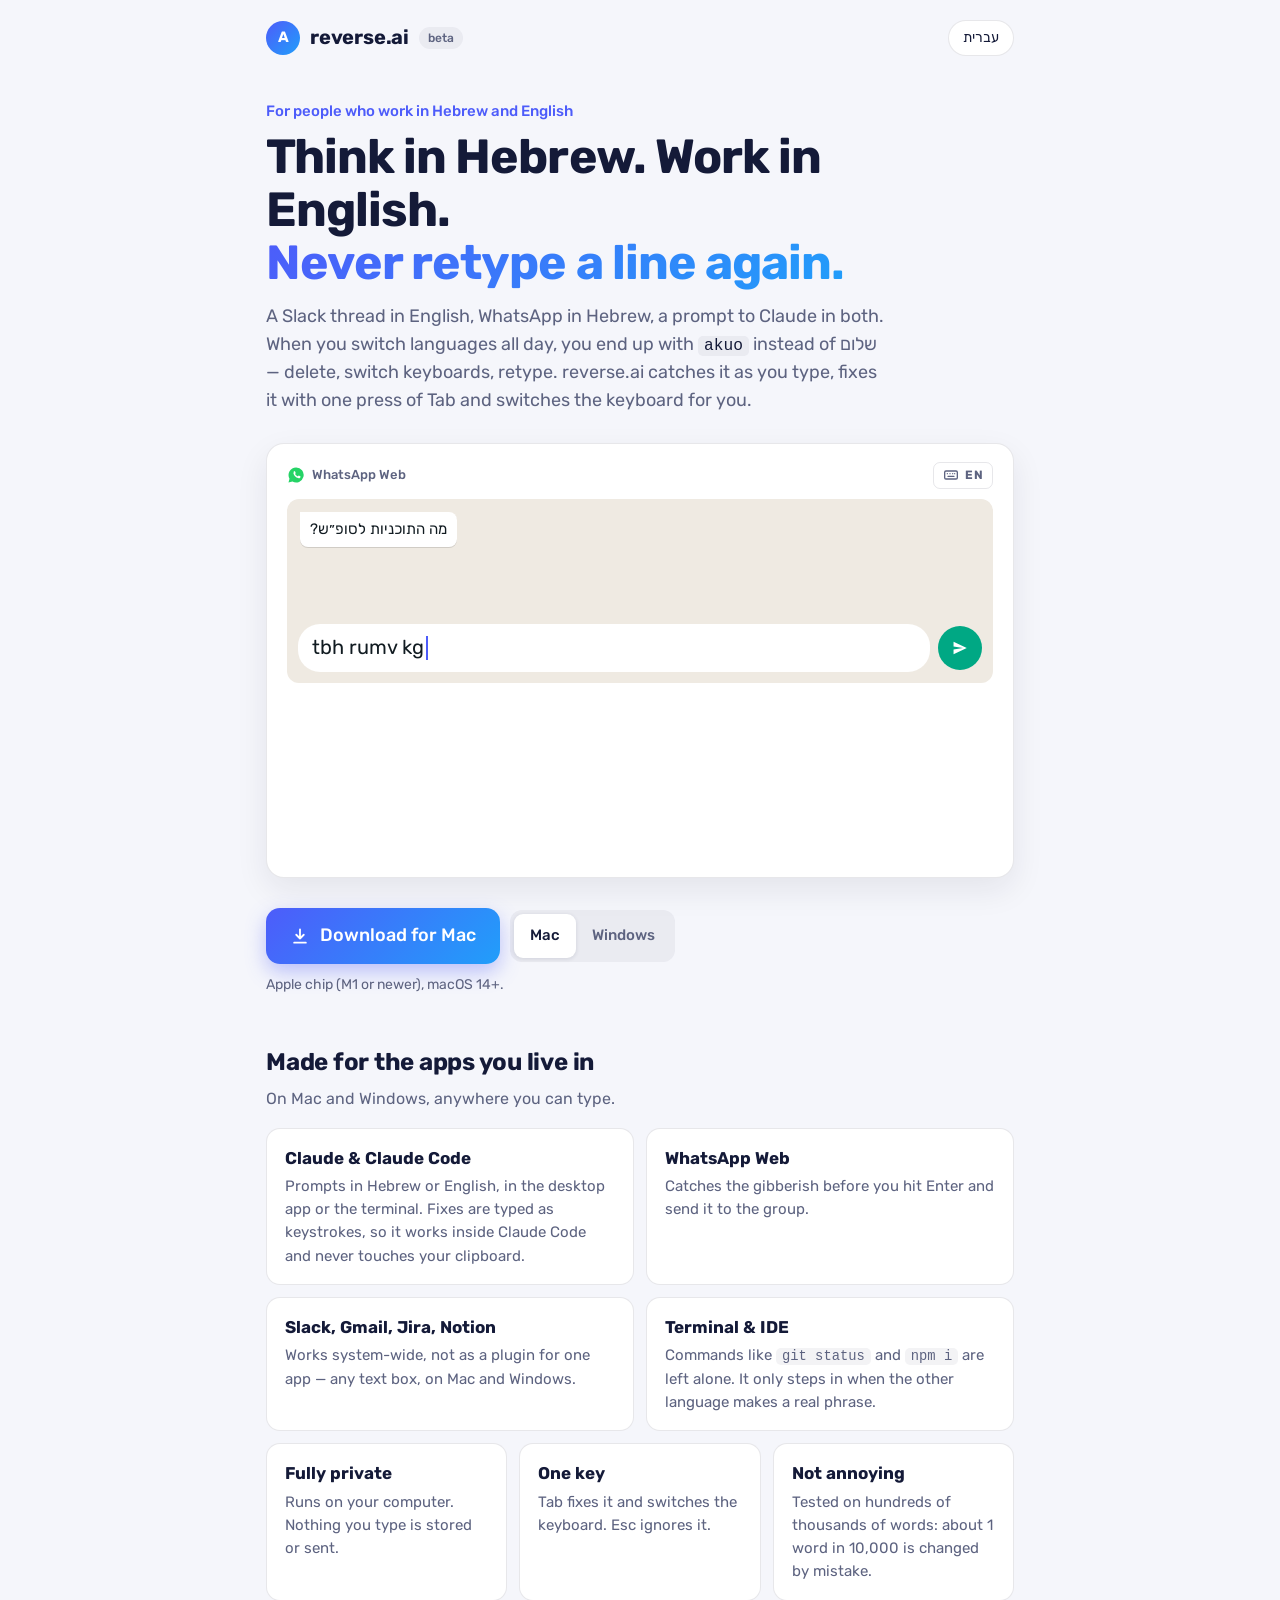
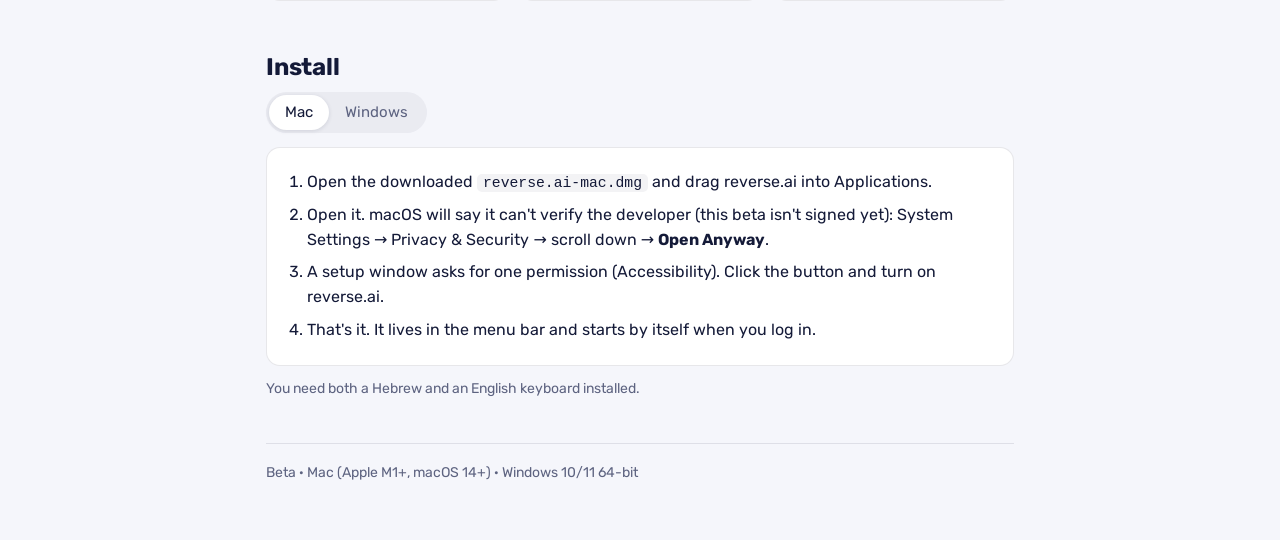
==== index.html @ 24a97ce4 "Page for bilingual tech workers; four-app demo; Mac / Windows switch - English first, with a Hebrew " ====
<!doctype html>
<html lang="en" dir="ltr">
<head>
<meta charset="utf-8">
<meta name="viewport" content="width=device-width, initial-scale=1">
<title>reverse.ai</title>
<meta name="description" content="For people who work in Hebrew and English: reverse.ai catches text typed in the wrong keyboard, in Claude Code, WhatsApp Web, Slack and anywhere else. Free beta for Mac and Windows.">
<meta property="og:title" content="reverse.ai — think in Hebrew, work in English">
<meta property="og:description" content="Typed a line in the wrong keyboard? Press Tab. Works in Claude Code, WhatsApp Web, Slack — Mac and Windows, free beta.">
<link rel="icon" href="data:image/svg+xml,%3Csvg xmlns='http://www.w3.org/2000/svg' viewBox='0 0 32 32'%3E%3Cdefs%3E%3ClinearGradient id='g' x1='0' y1='0' x2='1' y2='1'%3E%3Cstop offset='0' stop-color='%234d5cfa'/%3E%3Cstop offset='1' stop-color='%23219efa'/%3E%3C/linearGradient%3E%3C/defs%3E%3Ccircle cx='16' cy='16' r='16' fill='url(%23g)'/%3E%3Ctext x='16' y='22' font-family='Arial' font-weight='700' font-size='17' fill='white' text-anchor='middle'%3EA%3C/text%3E%3C/svg%3E">
<link rel="preconnect" href="https://fonts.googleapis.com">
<link rel="preconnect" href="https://fonts.gstatic.com" crossorigin>
<link href="https://fonts.googleapis.com/css2?family=Rubik:wght@400;500;700&display=swap" rel="stylesheet">
<style>
:root {
  --a: #4d5cfa; --b: #219efa; --grad: linear-gradient(135deg, var(--a), var(--b));
  --bg: #f5f6fb; --card: #fff; --ink: #141a38; --muted: #5d6380; --line: rgba(20,26,56,.10); --chip: rgba(20,26,56,.05);
  --shadow: 0 12px 32px rgba(20,26,56,.08); --term: #12152a; --termInk: #e6e9f8;
}
@media (prefers-color-scheme: dark) {
  :root { --bg: #0d0f1e; --card: #171a2d; --ink: #eef0fb; --muted: #a2a7c4; --line: rgba(255,255,255,.10); --chip: rgba(255,255,255,.06); --shadow: 0 12px 32px rgba(0,0,0,.35); --term: #0a0c18; }
}
* { box-sizing: border-box; }
html { -webkit-text-size-adjust: 100%; }
body { margin: 0; background: var(--bg); color: var(--ink); font: 16px/1.55 Rubik, system-ui, -apple-system, "Segoe UI", sans-serif; }
[lang=he] .en, [lang=en] .he { display: none; }
a { color: var(--a); }
.wrap { max-width: 780px; margin: 0 auto; padding: 20px 16px 56px; }

header { display: flex; align-items: center; gap: 10px; }
.logo { width: 34px; height: 34px; border-radius: 50%; background: var(--grad); display: grid; place-items: center; color: #fff; font-weight: 700; font-size: 15px; flex: none; }
.name { font-weight: 700; font-size: 20px; letter-spacing: -.01em; direction: ltr; }
.pill { font-size: 12px; font-weight: 500; padding: 2px 9px; border-radius: 99px; background: var(--chip); color: var(--muted); }
.lang { margin-inline-start: auto; border: 1px solid var(--line); background: var(--card); color: var(--ink); border-radius: 99px; padding: 6px 14px; font: inherit; font-size: 14px; cursor: pointer; }

.eyebrow { margin: 44px 0 0; color: var(--a); font-weight: 500; font-size: 15px; }
h1 { font-size: clamp(30px, 6.4vw, 48px); line-height: 1.1; letter-spacing: -.02em; margin: 8px 0 14px; }
.grad { background: var(--grad); -webkit-background-clip: text; background-clip: text; color: transparent; }
.lead { color: var(--muted); font-size: 18px; margin: 0 0 28px; max-width: 620px; }
.k { direction: ltr; unicode-bidi: isolate; font-family: ui-monospace, Menlo, Consolas, monospace; font-size: .9em; background: var(--chip); padding: 1px 6px; border-radius: 5px; color: var(--ink); }

/* demo: an app's text field and the suggestion bubble */
.demo { background: var(--card); border: 1px solid var(--line); border-radius: 18px; padding: 18px 20px 20px; box-shadow: var(--shadow); }
.top { display: flex; justify-content: space-between; align-items: center; margin-bottom: 10px; direction: ltr; }
.kb { font-size: 12px; font-weight: 700; letter-spacing: .04em; padding: 3px 9px; border-radius: 7px; border: 1px solid var(--line); color: var(--muted); transition: background .2s, color .2s; }
.kb { display: inline-flex; align-items: center; gap: 6px; }
.kb svg { width: 16px; height: 16px; }
.kb.flash { background: var(--grad); color: #fff; border-color: transparent; }
.stage { position: relative; margin-top: 14px; }
.hint { position: absolute; top: 4px; left: 0; right: 0; margin: 0; color: var(--a); font-weight: 500; font-size: 15px; opacity: 0; transition: opacity .25s; }
.hint.show { opacity: 1; }
.app { display: inline-flex; align-items: center; gap: 7px; font-size: 13px; font-weight: 500; color: var(--muted); direction: ltr; }
.app #appIcon { display: inline-flex; }
.app svg { width: 18px; height: 18px; }
/* each app's screen: context on top, the input row at the bottom */
.screen { direction: ltr; height: 184px; border-radius: 12px; overflow: hidden; display: flex; flex-direction: column; border: 1px solid var(--line); background: var(--card); }
.ctx { flex: 1; min-height: 0; overflow: hidden; }
.row { display: flex; align-items: center; gap: 8px; padding: 10px; }
.row .field { flex: 1; min-width: 0; }
.send:empty { display: none; }
.screen.wa { background: #efeae2; border-color: transparent; }
.wa .ctx { padding: 12px 12px 0; }
.wa .msg { display: inline-block; direction: rtl; background: #fff; color: #111b21; padding: 6px 10px; border-radius: 0 8px 8px 8px; font-size: 15px; box-shadow: 0 1px .5px rgba(0,0,0,.13); }
.wa .field { background: #fff; color: #111b21; border-radius: 22px; }
.send.wa { width: 44px; height: 44px; border-radius: 50%; background: #00a884; display: grid; place-items: center; flex: none; }
.send svg { width: 18px; height: 18px; fill: #fff; }
.sl-ch { padding: 9px 12px; font-weight: 700; font-size: 15px; border-bottom: 1px solid var(--line); }
.sl-msg { padding: 9px 12px 0; font-size: 15px; display: flex; gap: 8px; align-items: flex-start; }
.sl-msg .av { width: 26px; height: 26px; border-radius: 6px; background: #e8912d; color: #fff; display: grid; place-items: center; font-size: 13px; font-weight: 700; flex: none; }
.sl-msg b { display: block; font-size: 14px; }
.slack .row { margin: 0 10px 10px; padding: 4px 6px 4px 0; border: 1px solid var(--line); border-radius: 8px; }
.slack .field { background: none; }
.send.slack { width: 32px; height: 28px; border-radius: 6px; background: #007a5a; display: grid; place-items: center; flex: none; }
.gm-head { background: #f2f6fc; padding: 8px 14px; font-size: 14px; font-weight: 500; }
.gm-line { padding: 6px 14px; font-size: 14px; color: var(--muted); border-bottom: 1px solid var(--line); }
.gm-line span { color: var(--ink); margin-left: 8px; }
.gmail .row { flex-direction: column; align-items: flex-start; gap: 6px; }
.gmail .field { background: none; width: 100%; font-size: 18px; padding: 4px 4px; min-height: 40px; }
.send.gmail { background: #0b57d0; color: #fff; padding: 8px 18px; border-radius: 18px; font-size: 14px; font-weight: 500; flex: none; }
.screen.term { background: var(--term); border-color: transparent; }
.tm-head { display: flex; gap: 6px; padding: 10px 12px 6px; }
.tm-head i { width: 10px; height: 10px; border-radius: 50%; background: #ff5f57; }
.tm-head i + i { background: #febc2e; } .tm-head i + i + i { background: #28c840; }
.tm-line { padding: 2px 14px; font: 14px/1.5 ui-monospace, Menlo, Consolas, monospace; color: #d97757; }
.tm-line.dim { color: #8a8fb0; }
@media (prefers-color-scheme: dark) {
  .screen.wa { background: #0b141a; } .wa .msg { background: #202c33; color: #e9edef; } .wa .field { background: #2a3942; color: #e9edef; }
  .gm-head { background: #283142; }
}
.field { direction: ltr; font-size: 20px; min-height: 48px; padding: 8px 14px; border-radius: 10px; background: var(--chip); display: flex; align-items: center; white-space: nowrap; overflow: hidden; }
.field.rtl { direction: rtl; }
.field.term { background: var(--term); color: var(--termInk); font-family: ui-monospace, Menlo, Consolas, monospace; font-size: 17px; }
.field.term::before { content: ">"; color: #d97757; margin-right: 10px; }
.caret { display: inline-block; width: 2px; height: 24px; background: var(--a); margin-inline-start: 2px; animation: blink 1s steps(1) infinite; }
.field.term .caret { background: var(--termInk); width: 9px; opacity: .8; }
@keyframes blink { 50% { opacity: 0; } }
.bubble { direction: ltr; margin: 0 auto 0 0; max-width: 430px; border-radius: 16px; padding: 14px; border: 1.2px solid transparent;
  background: linear-gradient(var(--card), var(--card)) padding-box, var(--grad) border-box;
  box-shadow: 0 10px 26px rgba(20,26,56,.16); opacity: 0; transform: translateY(6px); transition: opacity .25s, transform .25s; }
.bubble.show { opacity: 1; transform: none; }
.bh { display: flex; align-items: center; gap: 8px; color: var(--muted); font-size: 14px; }
.bh .logo { width: 20px; height: 20px; font-size: 10px; }
.sug { margin: 10px 0 12px; padding: 10px 14px; border-radius: 10px; background: rgba(77,92,250,.08); font-size: 20px; font-weight: 700; }
.acts { display: flex; gap: 8px; flex-wrap: wrap; }
.act { display: inline-flex; align-items: center; gap: 7px; padding: 7px 14px 7px 8px; border-radius: 99px; font-size: 14px; font-weight: 500; transition: transform .12s, filter .12s; }
.act.fix { background: var(--grad); color: #fff; box-shadow: 0 4px 12px rgba(77,92,250,.35); }
.act.no { background: var(--chip); color: var(--muted); }
.act.pressed { transform: scale(.95); filter: brightness(1.15); }
.kc { font-size: 11px; font-weight: 700; padding: 1px 6px; border-radius: 5px; border: .6px solid currentColor; opacity: .85; }

/* download */
.get { margin: 30px 0 8px; display: flex; flex-direction: column; align-items: flex-start; gap: 10px; }
.btns { display: flex; gap: 10px; flex-wrap: wrap; align-items: center; }
.seg { display: inline-flex; background: var(--chip); border-radius: 12px; padding: 4px; }
.seg button { border: 0; background: none; color: var(--muted); font: inherit; font-size: 15px; font-weight: 500; padding: 10px 16px; border-radius: 9px; cursor: pointer; }
.seg button[aria-pressed=true] { background: var(--card); color: var(--ink); box-shadow: 0 1px 4px rgba(20,26,56,.12); }
.btn { display: inline-flex; align-items: center; gap: 10px; padding: 14px 24px; border-radius: 14px; background: var(--grad); color: #fff; text-decoration: none; font-size: 18px; font-weight: 500; box-shadow: 0 8px 20px rgba(77,92,250,.35); }
.btn:hover { filter: brightness(1.06); }
.btn svg { width: 20px; height: 20px; flex: none; }
.small { color: var(--muted); font-size: 14px; margin: 0; }
.note { background: var(--card); border: 1px solid var(--line); border-radius: 12px; padding: 12px 14px; margin: 0; }

h2 { font-size: 24px; letter-spacing: -.01em; margin: 48px 0 6px; }
.sub { color: var(--muted); margin: 0 0 16px; }
.grid { display: grid; grid-template-columns: repeat(auto-fit, minmax(300px, 1fr)); gap: 12px; }
.grid.three { grid-template-columns: repeat(auto-fit, minmax(220px, 1fr)); }
.card { background: var(--card); border: 1px solid var(--line); border-radius: 14px; padding: 16px 18px; }
.card b { display: block; margin-bottom: 4px; font-size: 17px; }
.card p { color: var(--muted); font-size: 15px; margin: 0; }

/* install steps */
.tabs { display: inline-flex; background: var(--chip); border-radius: 99px; padding: 3px; margin-bottom: 14px; }
.tab { border: 0; background: none; color: var(--muted); font: inherit; font-size: 15px; padding: 6px 16px; border-radius: 99px; cursor: pointer; }
.tab[aria-selected=true] { background: var(--card); color: var(--ink); box-shadow: 0 1px 4px rgba(20,26,56,.12); }
.panel { background: var(--card); border: 1px solid var(--line); border-radius: 14px; padding: 6px 20px; }
.panel[hidden] { display: none; }
.panel ol { padding-inline-start: 20px; }
.panel li { margin: 8px 0; }
code { direction: ltr; unicode-bidi: isolate; font-family: ui-monospace, Menlo, Consolas, monospace; font-size: .92em; background: var(--chip); padding: 1px 6px; border-radius: 5px; }

footer { margin-top: 44px; padding-top: 18px; border-top: 1px solid var(--line); color: var(--muted); font-size: 14px; display: flex; flex-wrap: wrap; gap: 6px 16px; }

@media (max-width: 480px) { .btn { width: 100%; justify-content: center; } .btns { width: 100%; } .seg { width: 100%; } .seg button { flex: 1; } .eyebrow { margin-top: 32px; } .grid { grid-template-columns: 1fr; } }
@media (prefers-reduced-motion: reduce) { .bubble { transition: none; } .caret { animation: none; } }
</style>
</head>
<body>
<div class="wrap">
  <header>
    <div class="logo">A</div>
    <div class="name">reverse.ai</div>
    <span class="pill"><span class="he">בטא</span><span class="en">beta</span></span>
    <button class="lang" id="lang" type="button"><span class="he">English</span><span class="en">עברית</span></button>
  </header>

  <p class="eyebrow"><span class="he">לכל מי שעובד בעברית ובאנגלית</span><span class="en">For people who work in Hebrew and English</span></p>
  <h1>
    <span class="he">חושבים בעברית. עובדים באנגלית.<br><span class="grad">ולא מקלידים שוב אף שורה.</span></span>
    <span class="en">Think in Hebrew. Work in English.<br><span class="grad">Never retype a line again.</span></span>
  </h1>
  <p class="lead">
    <span class="he">שרשור בסלאק באנגלית, וואטסאפ בעברית, פרומפט ל-Claude בשתיהן. כשמחליפים שפה כל היום, יוצא <span class="k">akuo</span> במקום שלום — מוחקים, מחליפים מקלדת, מקלידים שוב. reverse.ai תופס את זה תוך כדי הקלדה, מתקן בלחיצה על Tab ומחליף את שפת המקלדת בשבילך.</span>
    <span class="en">A Slack thread in English, WhatsApp in Hebrew, a prompt to Claude in both. When you switch languages all day, you end up with <span class="k">akuo</span> instead of שלום — delete, switch keyboards, retype. reverse.ai catches it as you type, fixes it with one press of Tab and switches the keyboard for you.</span>
  </p>

  <div class="demo" aria-hidden="true">
    <div class="top"><div class="app" id="app"><span id="appIcon"></span><span id="appName">WhatsApp Web</span></div><span class="kb" id="kb"><svg viewBox="0 0 24 24" fill="none" stroke="currentColor" stroke-width="2" stroke-linecap="round"><rect x="2.5" y="6" width="19" height="12" rx="2"/><path d="M6.5 10h.01M10.5 10h.01M14.5 10h.01M17.5 10h.01M7.5 14h9"/></svg><b id="kbLang">EN</b></span></div>
    <div class="screen" id="screen">
      <div class="ctx" id="ctx"></div>
      <div class="row"><div class="field" id="field"><span id="typed"></span><span class="caret"></span></div><span class="send" id="send"></span></div>
    </div>
    <div class="stage">
    <p class="hint" id="hint"></p>
    <div class="bubble" id="bubble">
      <div class="bh"><div class="logo">A</div>Did you mean</div>
      <div class="sug" id="sug"></div>
      <div class="acts">
        <span class="act fix" id="fix"><span class="kc">Tab</span><span id="fixLabel"></span></span>
        <span class="act no"><span class="kc">Esc</span>Not now</span>
      </div>
    </div>
    </div>
  </div>

  <section class="get" id="get"></section>

  <h2><span class="he">בנוי לאפליקציות שאתם חיים בהן</span><span class="en">Made for the apps you live in</span></h2>
  <p class="sub"><span class="he">במק ובווינדוס, בכל מקום שאפשר להקליד.</span><span class="en">On Mac and Windows, anywhere you can type.</span></p>
  <div class="grid">
    <div class="card"><b>Claude &amp; Claude Code</b>
      <p class="he">פרומפטים בעברית או באנגלית, באפליקציה או בטרמינל. התיקון מוקלד כהקשות, אז הוא עובד גם בתוך Claude Code ולא נוגע בלוח ההעתקה.</p>
      <p class="en">Prompts in Hebrew or English, in the desktop app or the terminal. Fixes are typed as keystrokes, so it works inside Claude Code and never touches your clipboard.</p></div>
    <div class="card"><b>WhatsApp Web</b>
      <p class="he">תופס את הג׳יבריש לפני שלוחצים Enter ושולחים אותו לקבוצה.</p>
      <p class="en">Catches the gibberish before you hit Enter and send it to the group.</p></div>
    <div class="card"><b>Slack, Gmail, Jira, Notion</b>
      <p class="he">עובד בכל המערכת, לא כתוסף לאפליקציה אחת — בכל תיבת טקסט, במק ובווינדוס.</p>
      <p class="en">Works system-wide, not as a plugin for one app — any text box, on Mac and Windows.</p></div>
    <div class="card"><b><span class="he">טרמינל ו-IDE</span><span class="en">Terminal &amp; IDE</span></b>
      <p class="he">פקודות כמו <code>git status</code> ו-<code>npm i</code> נשארות כמו שהן. הוא מתערב רק כשבשפה השנייה יוצא משפט אמיתי.</p>
      <p class="en">Commands like <code>git status</code> and <code>npm i</code> are left alone. It only steps in when the other language makes a real phrase.</p></div>
  </div>

  <div class="grid three" style="margin-top:12px">
    <div class="card"><b><span class="he">פרטי לגמרי</span><span class="en">Fully private</span></b>
      <p class="he">הכל רץ על המחשב שלך. שום דבר שמקלידים לא נשמר ולא נשלח.</p>
      <p class="en">Runs on your computer. Nothing you type is stored or sent.</p></div>
    <div class="card"><b><span class="he">מקש אחד</span><span class="en">One key</span></b>
      <p class="he">Tab מתקן ומחליף מקלדת. Esc מתעלם.</p>
      <p class="en">Tab fixes it and switches the keyboard. Esc ignores it.</p></div>
    <div class="card"><b><span class="he">לא מציק</span><span class="en">Not annoying</span></b>
      <p class="he">נבדק על מאות אלפי מילים: בערך מילה אחת מכל 10,000 משתנה בטעות.</p>
      <p class="en">Tested on hundreds of thousands of words: about 1 word in 10,000 is changed by mistake.</p></div>
  </div>

  <h2><span class="he">התקנה</span><span class="en">Install</span></h2>
  <div class="tabs" role="tablist">
    <button class="tab" role="tab" id="t-mac" aria-controls="p-mac" type="button">Mac</button>
    <button class="tab" role="tab" id="t-win" aria-controls="p-win" type="button">Windows</button>
  </div>
  <div class="panel" id="p-mac" role="tabpanel" aria-labelledby="t-mac">
    <ol class="he">
      <li>פותחים את <code>reverse.ai-mac.dmg</code> שירד וגוררים את reverse.ai לתיקיית Applications.</li>
      <li>פותחים את האפליקציה. macOS יגיד שאי אפשר לאמת את המפתח (הבטא עוד לא חתומה): הגדרות מערכת ← פרטיות ואבטחה ← גוללים למטה ← <b>פתח בכל זאת</b>.</li>
      <li>חלון הגדרה יבקש הרשאה אחת (נגישות). לוחצים על הכפתור ומפעילים את reverse.ai.</li>
      <li>זהו. האפליקציה נמצאת בשורת התפריטים למעלה ועולה לבד בכניסה למחשב.</li>
    </ol>
    <ol class="en">
      <li>Open the downloaded <code>reverse.ai-mac.dmg</code> and drag reverse.ai into Applications.</li>
      <li>Open it. macOS will say it can't verify the developer (this beta isn't signed yet): System Settings → Privacy &amp; Security → scroll down → <b>Open Anyway</b>.</li>
      <li>A setup window asks for one permission (Accessibility). Click the button and turn on reverse.ai.</li>
      <li>That's it. It lives in the menu bar and starts by itself when you log in.</li>
    </ol>
  </div>
  <div class="panel" id="p-win" role="tabpanel" aria-labelledby="t-win" hidden>
    <ol class="he">
      <li>מחלצים את <code>reverse.ai-windows.zip</code> שירד ומריצים את reverse.ai.exe.</li>
      <li>אם מופיע "Windows protected your PC" (הבטא עוד לא חתומה): <b>More info</b> ← <b>Run anyway</b>.</li>
      <li>זהו. האפליקציה נמצאת במגש המערכת (^ ליד השעון) ועולה עם ווינדוס.</li>
      <li>גרסת ווינדוס ראשונה — אם משהו לא עובד: אייקון במגש ← <b>Open log folder</b> ושולחים את log.txt (יש בו רק מצבים וספירות, אף פעם לא מה שהקלדתם).</li>
    </ol>
    <ol class="en">
      <li>Unzip the downloaded <code>reverse.ai-windows.zip</code> and run reverse.ai.exe.</li>
      <li>If Windows shows "Windows protected your PC" (this beta isn't signed yet): <b>More info</b> → <b>Run anyway</b>.</li>
      <li>That's it. It lives in the tray (^ near the clock) and starts with Windows.</li>
      <li>First Windows build — if something misbehaves: tray icon → <b>Open log folder</b> and send log.txt (only states and counts, never what you typed).</li>
    </ol>
  </div>
  <p class="small" style="margin-top:12px">
    <span class="he">צריך שיהיו מותקנות מקלדת עברית ומקלדת אנגלית.</span>
    <span class="en">You need both a Hebrew and an English keyboard installed.</span>
  </p>

  <footer>
    <span><span class="he">גרסת בטא</span><span class="en">Beta</span> · Mac (Apple M1+, macOS 14+) · Windows 10/11 64-bit</span>
  </footer>
</div>

<script>
(function () {
  var root = document.documentElement;
  function setLang(l) {
    root.lang = l; root.dir = l === 'he' ? 'rtl' : 'ltr';
    try { localStorage.setItem('lang', l); } catch (e) {}
  }
  var saved = null;
  try { saved = localStorage.getItem('lang'); } catch (e) {}
  setLang(saved === 'he' ? 'he' : 'en');
  document.getElementById('lang').onclick = function () { setLang(root.lang === 'he' ? 'en' : 'he'); };

  // which download to lead with
  var ua = navigator.userAgent, touch = navigator.maxTouchPoints > 1;
  var os = /Windows/.test(ua) ? 'win'
         : (/iPhone|iPad|iPod|Android/.test(ua) || (/Macintosh/.test(ua) && touch)) ? 'mobile'
         : /Macintosh|Mac OS X/.test(ua) ? 'mac' : 'other';
  var R = 'https://github.com/kazakov100/reverse-ai/releases/latest/download/';
  var icon = '<svg viewBox="0 0 24 24" fill="none" stroke="currentColor" stroke-width="2.2" stroke-linecap="round" stroke-linejoin="round"><path d="M12 4v11m0 0l-4.5-4.5M12 15l4.5-4.5M5 20h14"/></svg>';
  function file(which) { return R + (which === 'mac' ? 'reverse.ai-mac.dmg' : 'reverse.ai-windows.zip'); }
  function btn(which) {
    var mac = which === 'mac';
    return '<a class="btn" href="' + file(which) + '">' + icon +
      '<span class="he">הורדה ל' + (mac ? 'מק' : 'ווינדוס') + '</span><span class="en">Download for ' + (mac ? 'Mac' : 'Windows') + '</span></a>';
  }
  var get = document.getElementById('get');

  // the chosen system drives the download button, the Mac / Windows switch and the install steps
  var note = os === 'mobile' ? '<p class="note"><span class="he">reverse.ai עובד על מחשב. פתחו את הקישור הזה במק או בווינדוס כדי להוריד.</span><span class="en">reverse.ai runs on computers. Open this link on your Mac or Windows PC to download.</span></p>' : '';
  function show(which) {
    ['mac', 'win'].forEach(function (k) {
      document.getElementById('t-' + k).setAttribute('aria-selected', k === which);
      document.getElementById('p-' + k).hidden = k !== which;
    });
    get.innerHTML = note + '<div class="btns">' + btn(which) +
      '<div class="seg" role="group" aria-label="System">' +
      '<button type="button" data-os="mac" aria-pressed="' + (which === 'mac') + '">Mac</button>' +
      '<button type="button" data-os="win" aria-pressed="' + (which === 'win') + '">Windows</button></div></div>' +
      '<p class="small"><span class="he">' + (which === 'mac' ? 'שבב של אפל (M1 ומעלה), macOS 14 ומעלה.' : 'Windows 10/11, ‏64 ביט.') + '</span>' +
      '<span class="en">' + (which === 'mac' ? 'Apple chip (M1 or newer), macOS 14+.' : 'Windows 10/11, 64-bit.') + '</span></p>';
    get.querySelectorAll('.seg button').forEach(function (b) { b.onclick = function () { show(b.dataset.os); }; });
  }
  document.getElementById('t-mac').onclick = function () { show('mac'); };
  document.getElementById('t-win').onclick = function () { show('win'); };
  show(os === 'win' ? 'win' : 'mac');

  // demo: a wrong-keyboard line in two apps; Tab fixes it, switches the keyboard, and you keep typing
  var scenes = [
    { app: 'WhatsApp Web', kind: 'wa', ctx: '<div class="msg">מה התוכניות לסופ״ש?</div>',
      send: '<svg viewBox="0 0 24 24"><path d="M3.4 20.4 21 12 3.4 3.6 3.4 10l12.6 2-12.6 2z"/></svg>',
      icon: '<svg viewBox="0 0 24 24"><path fill="#25D366" d="M12 2a10 10 0 0 0-8.7 14.9L2 22l5.3-1.3A10 10 0 1 0 12 2z"/><path fill="#fff" d="M9 7.3c.2-.4.4-.4.7-.4h.5c.2 0 .4 0 .6.4l.8 1.9c.1.2.1.4-.1.6l-.5.6c-.1.2-.2.3 0 .6.4.7.9 1.3 1.5 1.8.7.6 1.3.9 1.6 1 .2.1.4.1.5-.1l.7-.8c.2-.2.3-.2.6-.1l1.7.8c.2.1.4.2.4.4 0 .3 0 1-.4 1.5-.5.5-1.3.9-2.1.8-.9-.1-2.4-.5-4-1.9-1.7-1.5-2.6-3.3-2.8-4-.2-.7-.1-1.5.3-2.1z"/></svg>', src: 'tbh rumv kgau, navu fti', dst: 'אני רוצה לעשות משהו כאן', more: ', מי בא?', from: 'EN', target: 'Hebrew' },
    { app: 'Slack', kind: 'slack', ctx: '<div class="sl-ch"># product</div><div class="sl-msg"><span class="av">N</span><span><b>Noa</b>the new build is ready for review</span></div>',
      send: '<svg viewBox="0 0 24 24"><path d="M3.4 20.4 21 12 3.4 3.6 3.4 10l12.6 2-12.6 2z"/></svg>',
      icon: '<svg viewBox="0 0 24 24"><rect x="6" y="2" width="3.6" height="12" rx="1.8" fill="#36C5F0"/><rect x="10" y="6" width="12" height="3.6" rx="1.8" fill="#2EB67D"/><rect x="14.4" y="10" width="3.6" height="12" rx="1.8" fill="#ECB22E"/><rect x="2" y="14.4" width="12" height="3.6" rx="1.8" fill="#E01E5A"/></svg>', src: "בשמ 'ק דטמב שכאקר ךומבי", dst: 'can we sync after lunch', more: ' tomorrow?', from: 'HE', target: 'English' },
    { app: 'Gmail', kind: 'gmail', ctx: '<div class="gm-head">New message</div><div class="gm-line">To<span>team@company.com</span></div>',
      send: 'Send',
      icon: '<svg viewBox="0 0 24 24"><path fill="#4285F4" d="M2 7v11a1.5 1.5 0 0 0 1.5 1.5H6V9.5z"/><path fill="#34A853" d="M18 9.5v10h2.5A1.5 1.5 0 0 0 22 18V7z"/><path fill="#EA4335" d="M6 9.5V19.5h0V9.5l6 4.5 6-4.5V5.2l-6 4.5-6-4.5z"/><path fill="#FBBC04" d="M18 5.2v4.3l4-2.5V6.2c0-1.4-1.6-2.2-2.7-1.4z"/><path fill="#C5221F" d="M2 6.2V7l4 2.5V5.2l-1.3-1C3.6 3.4 2 4.8 2 6.2z"/></svg>', src: 'tanj keck gsfui gs njr', dst: 'אשמח לקבל עדכון עד מחר', more: ' בבוקר 🙏', from: 'EN', target: 'Hebrew' },
    { app: 'Claude Code', kind: 'term', ctx: '<div class="tm-head"><i></i><i></i><i></i></div><div class="tm-line">✻ Welcome to Claude Code</div><div class="tm-line dim">cwd: ~/projects/web-app</div>',
      send: '',
      icon: '<svg viewBox="0 0 24 24"><g stroke="#D97757" stroke-width="2.6" stroke-linecap="round"><path d="M12 3v18M3 12h18M5.6 5.6l12.8 12.8M18.4 5.6 5.6 18.4"/></g></svg>', src: 'כןס איק ךםעןמ נוע', dst: 'fix the login bug', more: ' and add a test', from: 'HE', target: 'English' }
  ];
  var appIcon = document.getElementById('appIcon'), screen = document.getElementById('screen'), ctx = document.getElementById('ctx'),
      send = document.getElementById('send'), appName = document.getElementById('appName'), kb = document.getElementById('kb'), kbLang = document.getElementById('kbLang'),
      field = document.getElementById('field'), typed = document.getElementById('typed'), bubble = document.getElementById('bubble'),
      hint = document.getElementById('hint'), sug = document.getElementById('sug'), fix = document.getElementById('fix'),
      fixLabel = document.getElementById('fixLabel');
  function setScene(s) {
    appName.textContent = s.app; appIcon.innerHTML = s.icon; screen.className = 'screen ' + s.kind; ctx.innerHTML = s.ctx;
    send.className = 'send ' + s.kind; send.innerHTML = s.send; s.term = s.kind === 'term'; field.classList.toggle('term', s.term);
    field.classList.toggle('rtl', !s.term && s.from === 'HE'); typed.textContent = ''; kbLang.textContent = s.from; hint.classList.remove('show');
    sug.textContent = s.dst; sug.dir = s.target === 'Hebrew' ? 'rtl' : 'ltr'; fixLabel.textContent = 'Fix + switch to ' + s.target;
    hint.innerHTML = '<span class="en">✓ Keyboard switched to ' + s.target + ' — just keep typing</span>' +
      '<span class="he">✓ המקלדת עברה ל' + (s.target === 'Hebrew' ? 'עברית' : 'אנגלית') + ' — פשוט ממשיכים להקליד</span>';
  }
  if (window.matchMedia && matchMedia('(prefers-reduced-motion: reduce)').matches) {
    setScene(scenes[0]); typed.textContent = scenes[0].src; bubble.classList.add('show'); return;
  }
  function wait(ms) { return new Promise(function (r) { setTimeout(r, ms); }); }
  async function type(text) {
    for (var i = 0; i < text.length; i++) {
      typed.textContent += text[i];
      field.scrollLeft = field.classList.contains('rtl') ? -field.scrollWidth : field.scrollWidth;
      await wait(text[i] === ' ' ? 140 : 70 + Math.random() * 60);
    }
  }
  async function loop() {
    for (var n = 0; ; n++) {
      var s = scenes[n % scenes.length];
      setScene(s);
      await wait(700);
      await type(s.src);
      await wait(450); bubble.classList.add('show');
      await wait(1900); fix.classList.add('pressed');
      await wait(220); fix.classList.remove('pressed'); bubble.classList.remove('show');
      typed.textContent = s.dst; field.classList.toggle('rtl', !s.term && s.target === 'Hebrew');
      kbLang.textContent = s.target === 'Hebrew' ? 'HE' : 'EN'; kb.classList.add('flash'); hint.classList.add('show');
      await wait(700); kb.classList.remove('flash');
      await type(s.more);
      await wait(2400); hint.classList.remove('show');
      await wait(300);
    }
  }
  loop();
})();
</script>
</body>
</html>
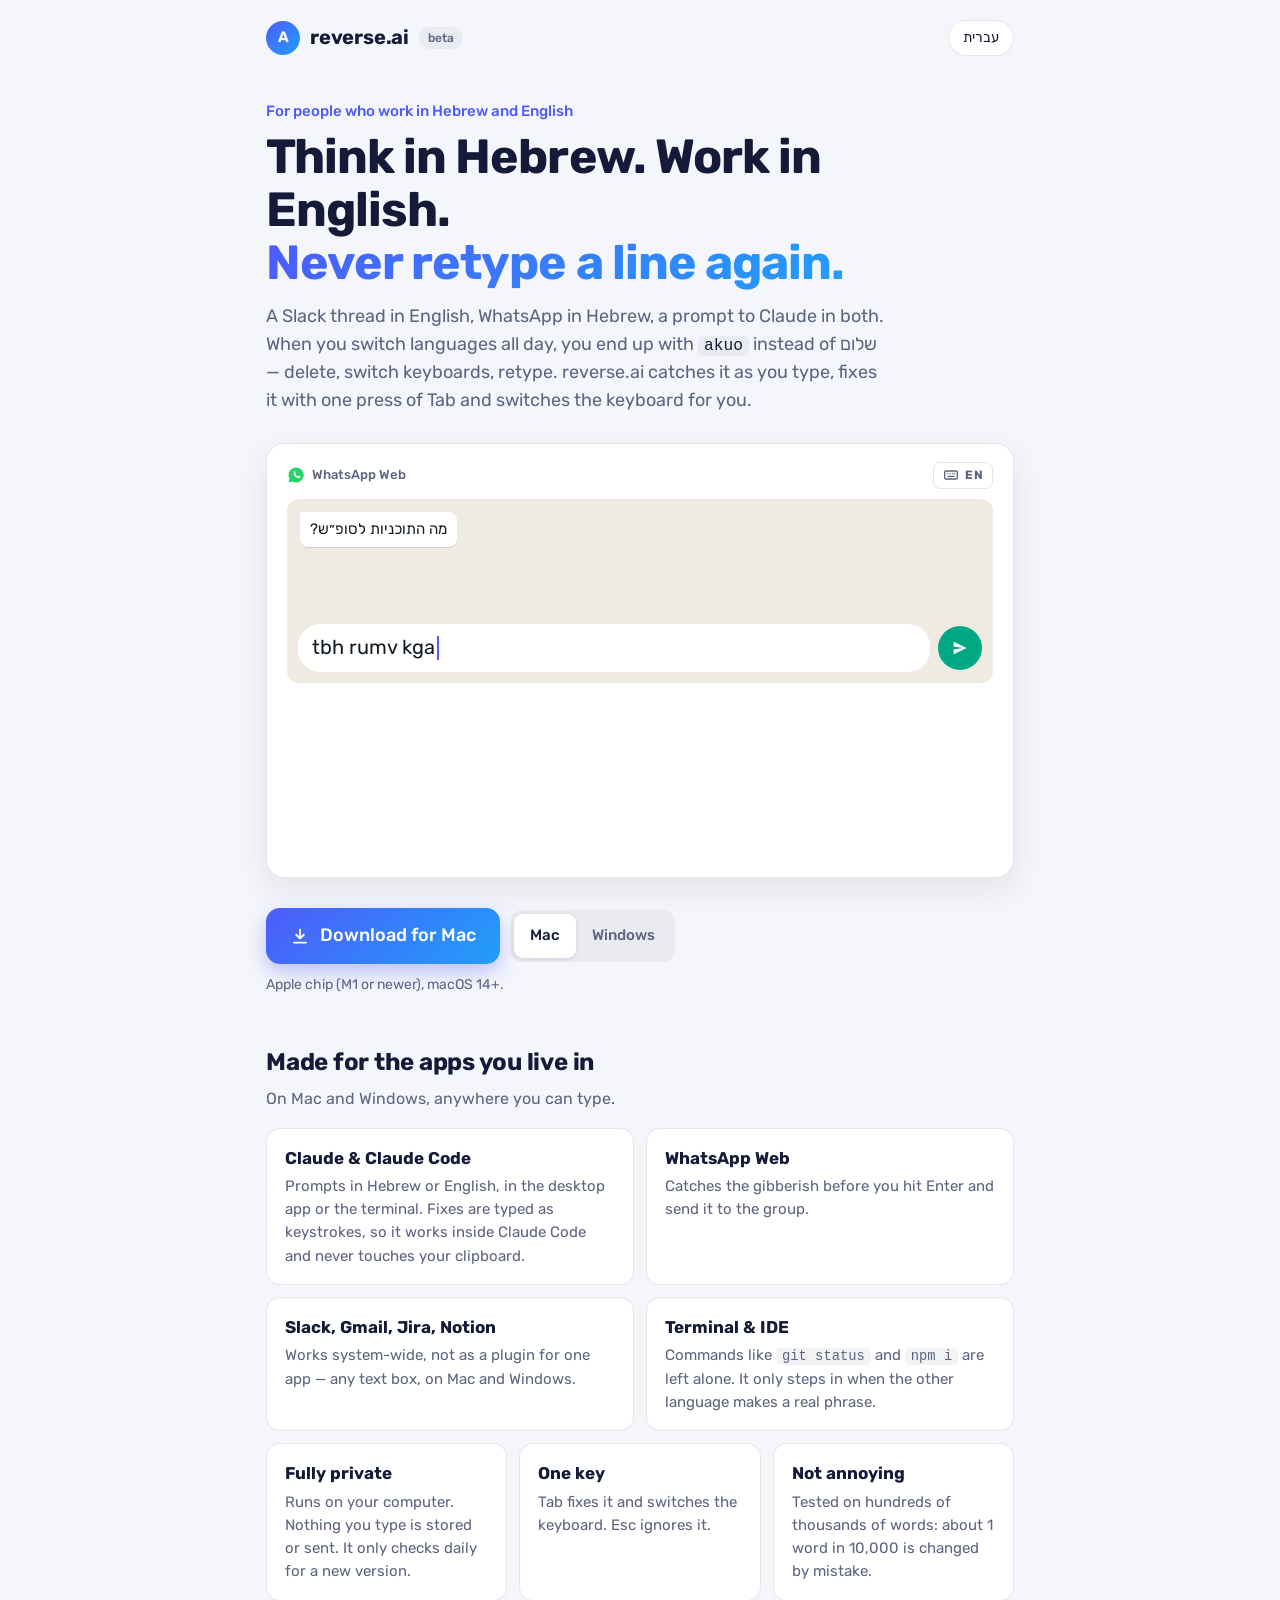
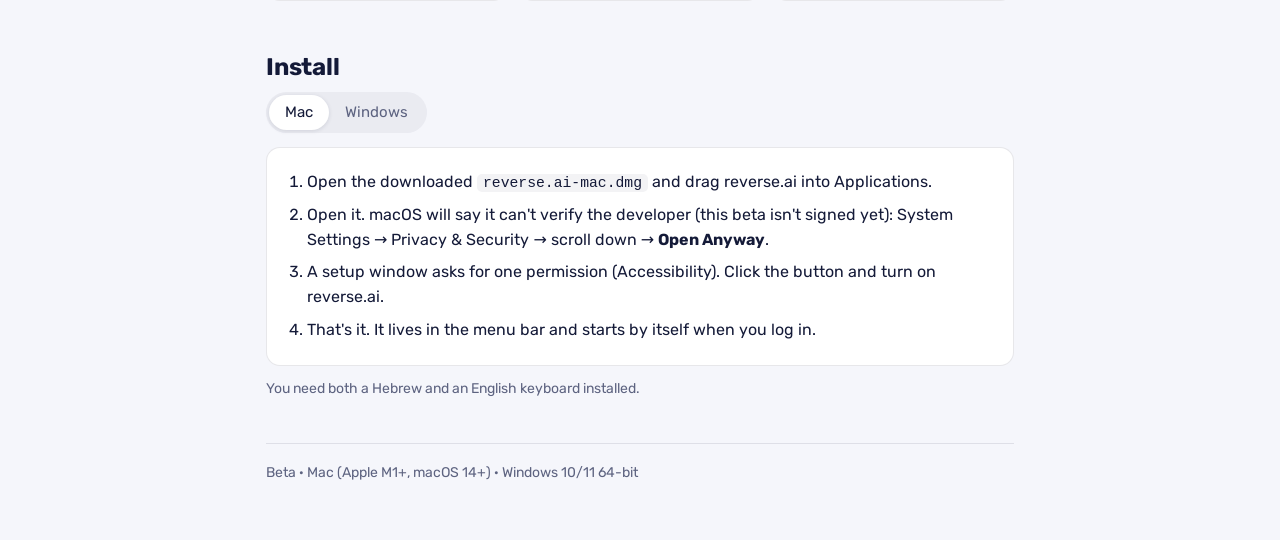
==== commit 845a1a14: "0.1.3: update.json; privacy line mentions the daily version check" ====
--- a/index.html
+++ b/index.html
@@ -203,8 +203,8 @@
 
   <div class="grid three" style="margin-top:12px">
     <div class="card"><b><span class="he">פרטי לגמרי</span><span class="en">Fully private</span></b>
-      <p class="he">הכל רץ על המחשב שלך. שום דבר שמקלידים לא נשמר ולא נשלח.</p>
-      <p class="en">Runs on your computer. Nothing you type is stored or sent.</p></div>
+      <p class="he">הכל רץ על המחשב שלך. שום דבר שמקלידים לא נשמר ולא נשלח. רק בדיקה יומית אם יש גרסה חדשה.</p>
+      <p class="en">Runs on your computer. Nothing you type is stored or sent. It only checks daily for a new version.</p></div>
     <div class="card"><b><span class="he">מקש אחד</span><span class="en">One key</span></b>
       <p class="he">Tab מתקן ומחליף מקלדת. Esc מתעלם.</p>
       <p class="en">Tab fixes it and switches the keyboard. Esc ignores it.</p></div>
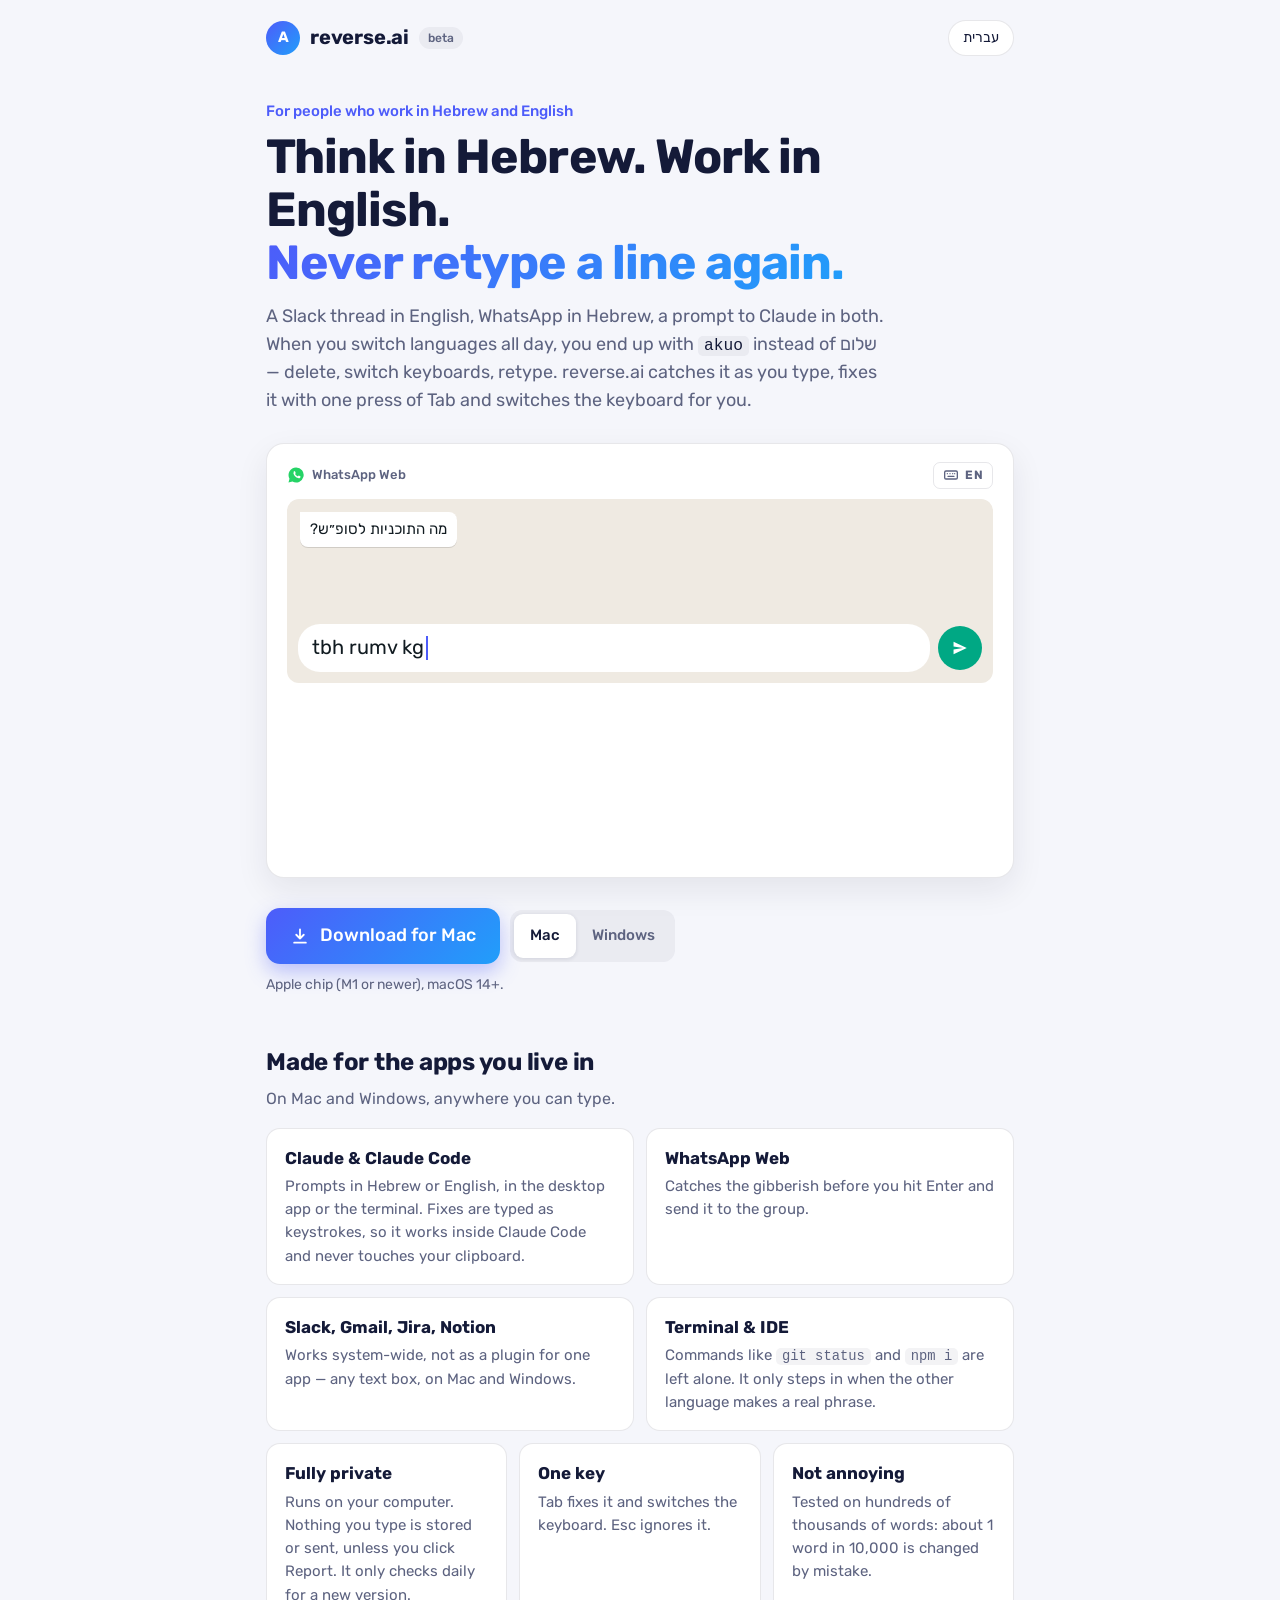
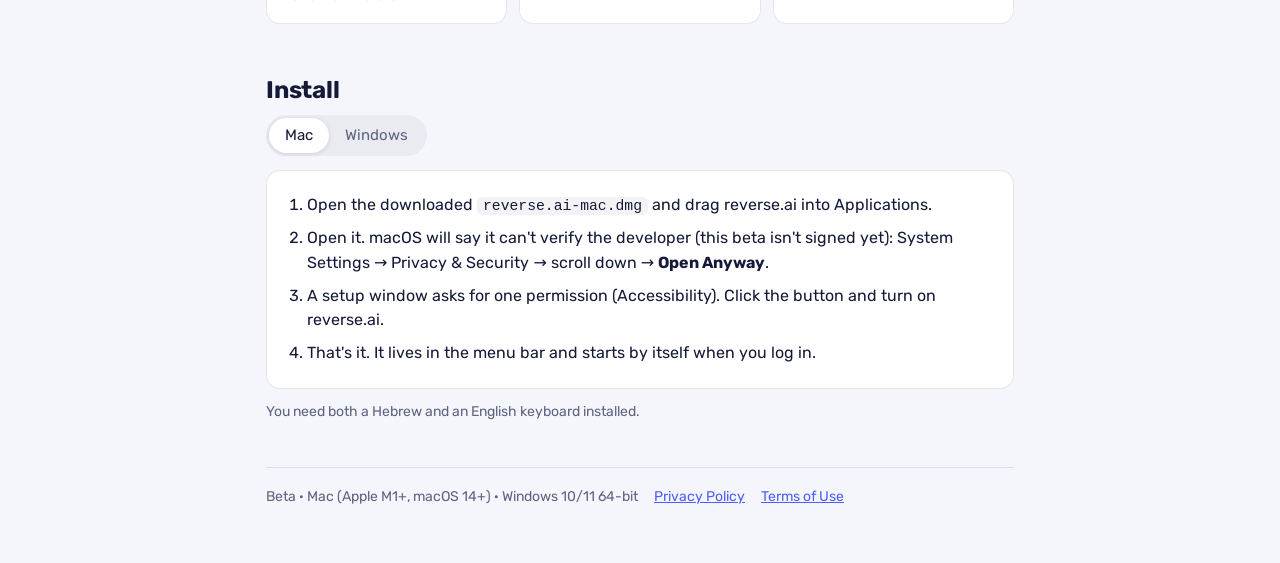
==== commit b8bf1445: "Privacy policy and terms (English and Hebrew); footer links; reports in the privacy line Co-Authored" ====
--- a/index.html
+++ b/index.html
@@ -203,8 +203,8 @@
 
   <div class="grid three" style="margin-top:12px">
     <div class="card"><b><span class="he">פרטי לגמרי</span><span class="en">Fully private</span></b>
-      <p class="he">הכל רץ על המחשב שלך. שום דבר שמקלידים לא נשמר ולא נשלח. רק בדיקה יומית אם יש גרסה חדשה.</p>
-      <p class="en">Runs on your computer. Nothing you type is stored or sent. It only checks daily for a new version.</p></div>
+      <p class="he">הכל רץ על המחשב שלך. שום דבר שמקלידים לא נשמר ולא נשלח, אלא אם לוחצים Report. רק בדיקה יומית אם יש גרסה חדשה.</p>
+      <p class="en">Runs on your computer. Nothing you type is stored or sent, unless you click Report. It only checks daily for a new version.</p></div>
     <div class="card"><b><span class="he">מקש אחד</span><span class="en">One key</span></b>
       <p class="he">Tab מתקן ומחליף מקלדת. Esc מתעלם.</p>
       <p class="en">Tab fixes it and switches the keyboard. Esc ignores it.</p></div>
@@ -253,6 +253,8 @@
 
   <footer>
     <span><span class="he">גרסת בטא</span><span class="en">Beta</span> · Mac (Apple M1+, macOS 14+) · Windows 10/11 64-bit</span>
+    <a href="/privacy"><span class="he">מדיניות פרטיות</span><span class="en">Privacy Policy</span></a>
+    <a href="/terms"><span class="he">תנאי שימוש</span><span class="en">Terms of Use</span></a>
   </footer>
 </div>
 
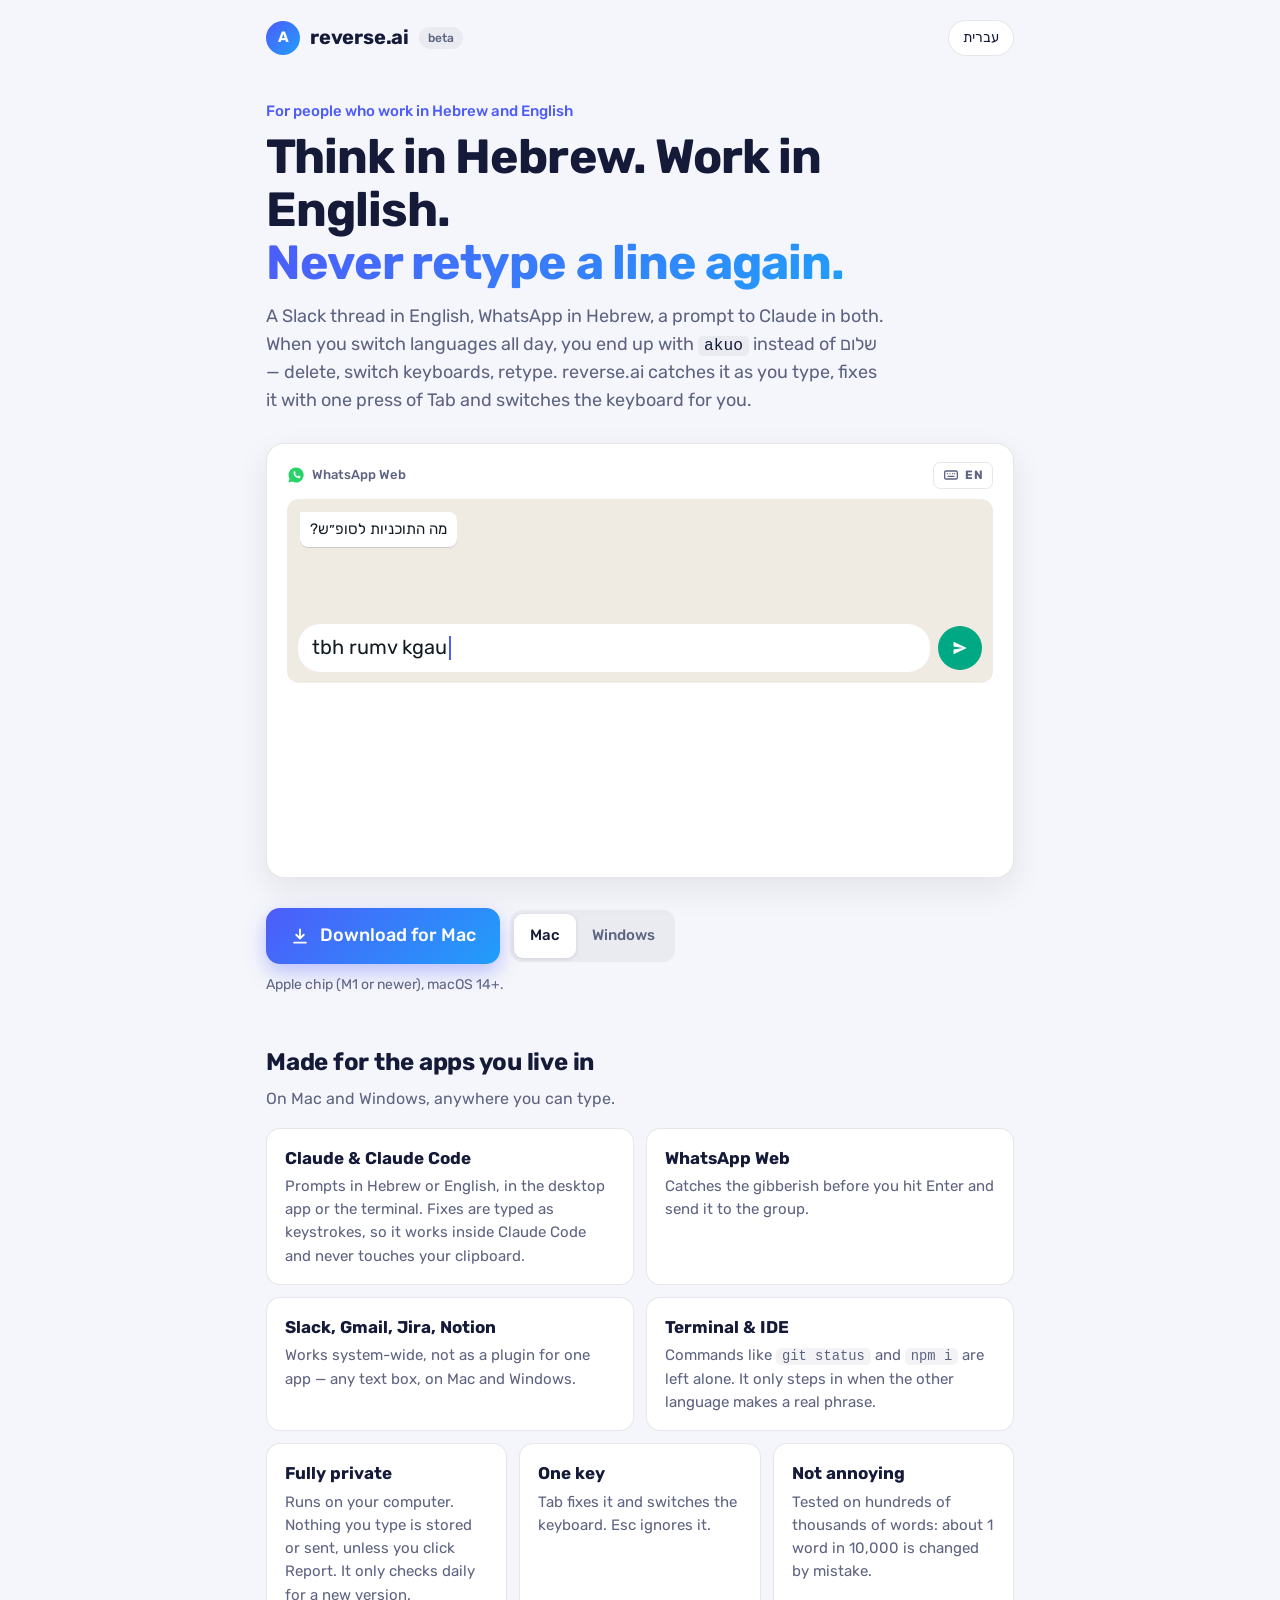
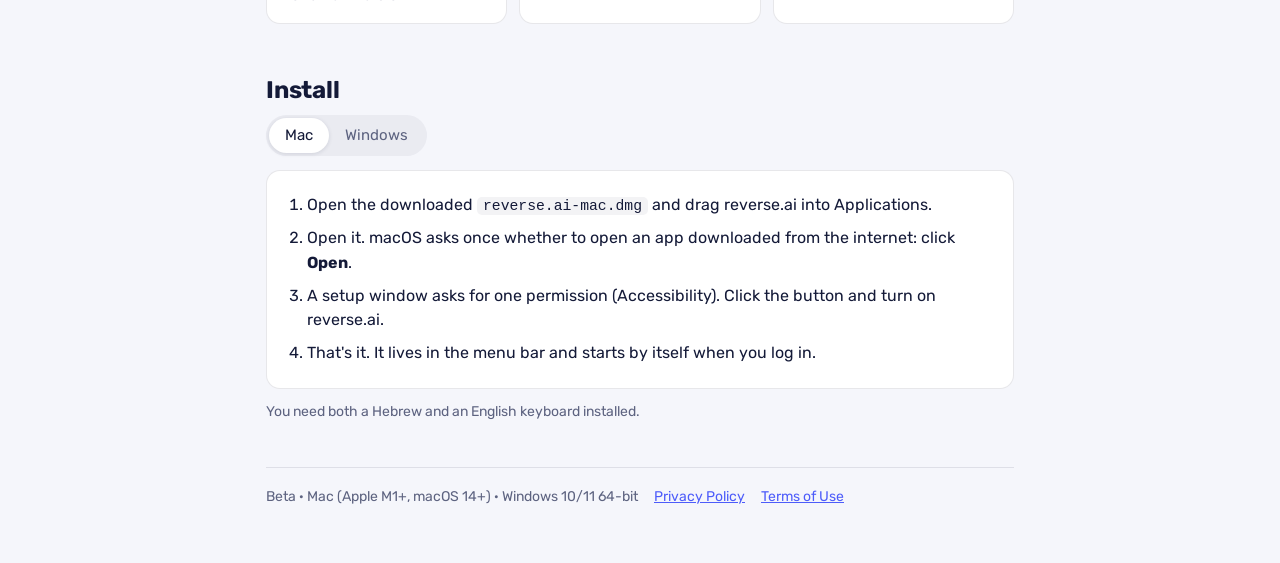
==== commit de517488: "0.1.6: update.json; Mac install without Open Anyway" ====
--- a/index.html
+++ b/index.html
@@ -221,13 +221,13 @@
   <div class="panel" id="p-mac" role="tabpanel" aria-labelledby="t-mac">
     <ol class="he">
       <li>פותחים את <code>reverse.ai-mac.dmg</code> שירד וגוררים את reverse.ai לתיקיית Applications.</li>
-      <li>פותחים את האפליקציה. macOS יגיד שאי אפשר לאמת את המפתח (הבטא עוד לא חתומה): הגדרות מערכת ← פרטיות ואבטחה ← גוללים למטה ← <b>פתח בכל זאת</b>.</li>
+      <li>פותחים את האפליקציה. macOS שואל פעם אחת אם לפתוח אפליקציה שהורדה מהאינטרנט: לוחצים <b>פתח</b>.</li>
       <li>חלון הגדרה יבקש הרשאה אחת (נגישות). לוחצים על הכפתור ומפעילים את reverse.ai.</li>
       <li>זהו. האפליקציה נמצאת בשורת התפריטים למעלה ועולה לבד בכניסה למחשב.</li>
     </ol>
     <ol class="en">
       <li>Open the downloaded <code>reverse.ai-mac.dmg</code> and drag reverse.ai into Applications.</li>
-      <li>Open it. macOS will say it can't verify the developer (this beta isn't signed yet): System Settings → Privacy &amp; Security → scroll down → <b>Open Anyway</b>.</li>
+      <li>Open it. macOS asks once whether to open an app downloaded from the internet: click <b>Open</b>.</li>
       <li>A setup window asks for one permission (Accessibility). Click the button and turn on reverse.ai.</li>
       <li>That's it. It lives in the menu bar and starts by itself when you log in.</li>
     </ol>
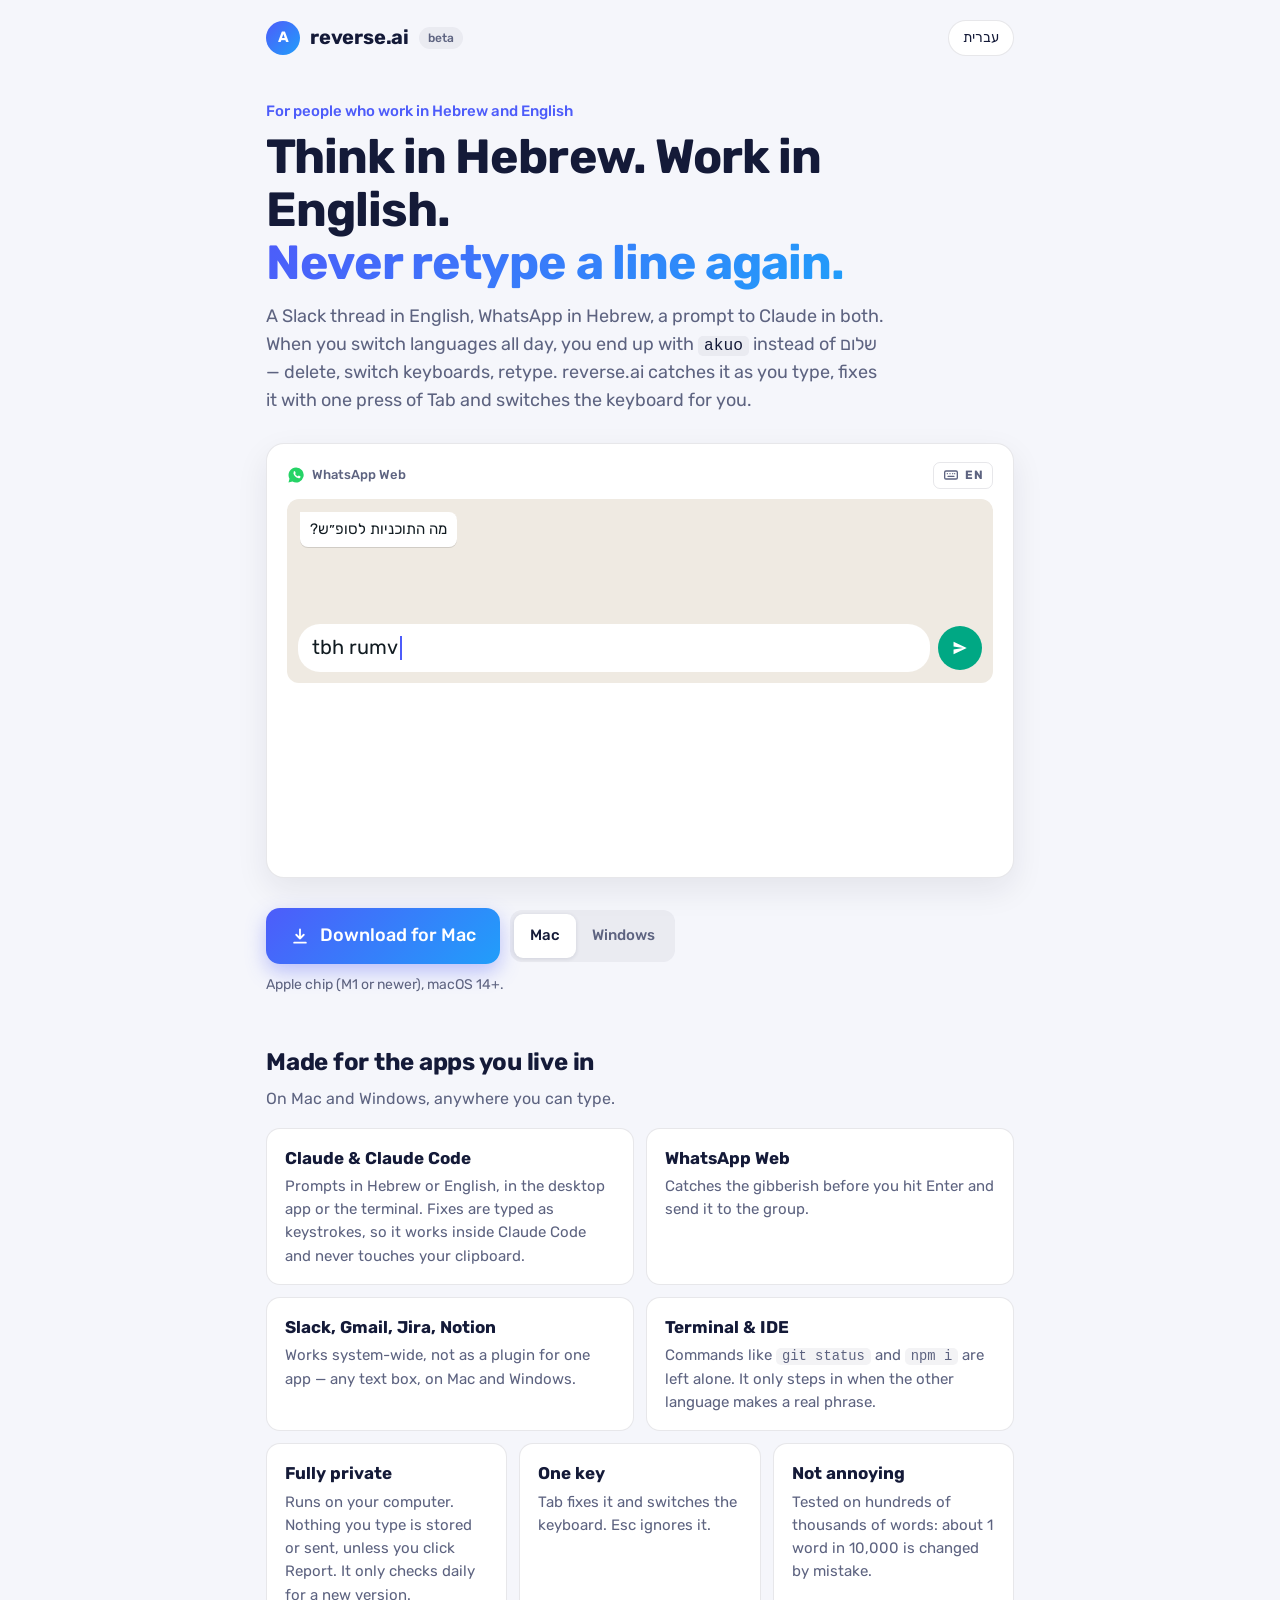
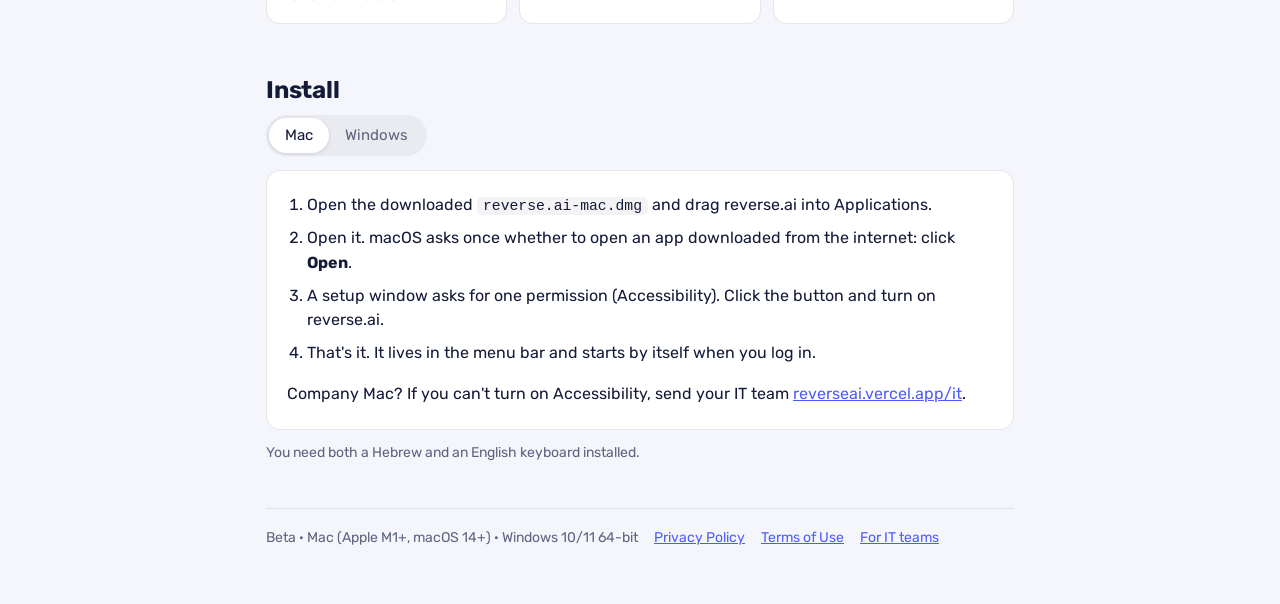
==== commit 56971a03: "0.1.7: IT page; footer links; install note for company Macs" ====
--- a/index.html
+++ b/index.html
@@ -231,6 +231,8 @@
       <li>A setup window asks for one permission (Accessibility). Click the button and turn on reverse.ai.</li>
       <li>That's it. It lives in the menu bar and starts by itself when you log in.</li>
     </ol>
+    <p class="he">מק של העבודה? אם אי אפשר להפעיל את הרשאת הנגישות, שלחו ל-IT את <a href="/it">reverseai.vercel.app/it</a>.</p>
+    <p class="en">Company Mac? If you can't turn on Accessibility, send your IT team <a href="/it">reverseai.vercel.app/it</a>.</p>
   </div>
   <div class="panel" id="p-win" role="tabpanel" aria-labelledby="t-win" hidden>
     <ol class="he">
@@ -255,6 +257,7 @@
     <span><span class="he">גרסת בטא</span><span class="en">Beta</span> · Mac (Apple M1+, macOS 14+) · Windows 10/11 64-bit</span>
     <a href="/privacy"><span class="he">מדיניות פרטיות</span><span class="en">Privacy Policy</span></a>
     <a href="/terms"><span class="he">תנאי שימוש</span><span class="en">Terms of Use</span></a>
+    <a href="/it"><span class="he">לצוותי IT</span><span class="en">For IT teams</span></a>
   </footer>
 </div>
 
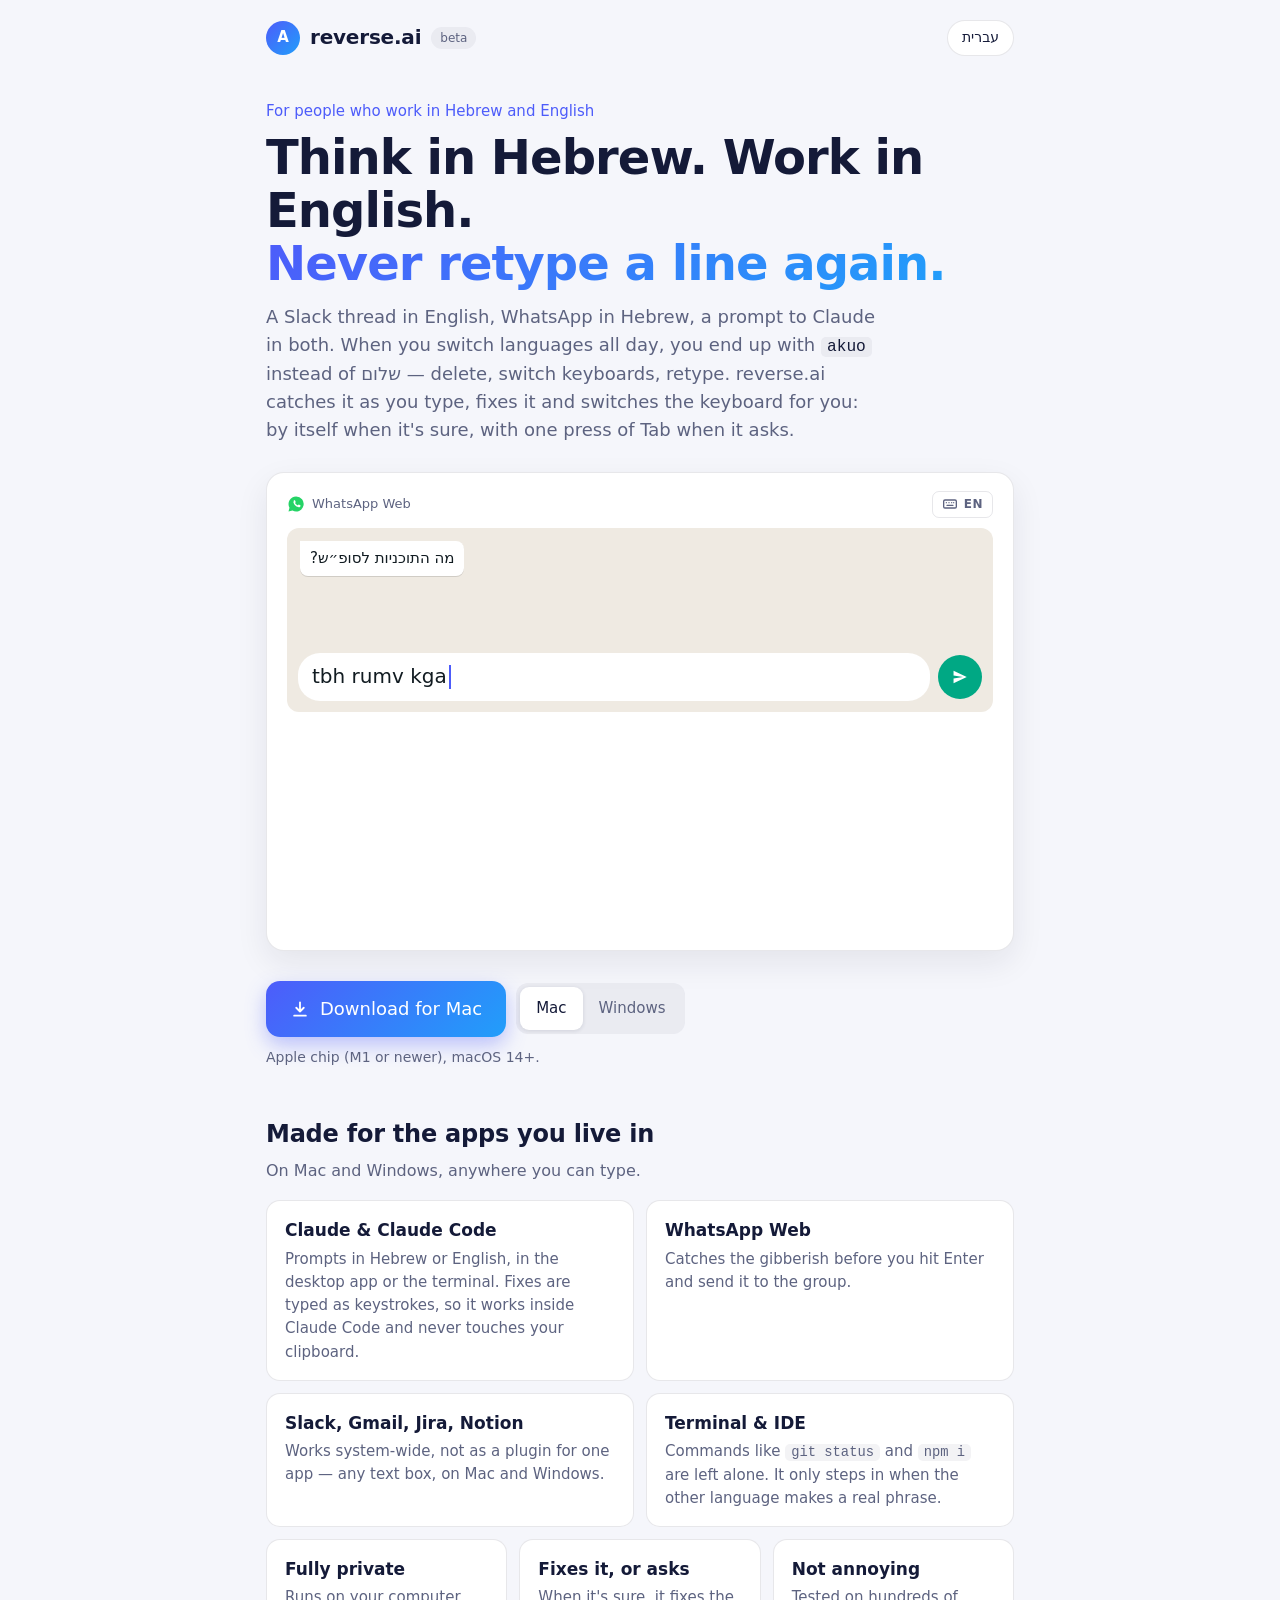
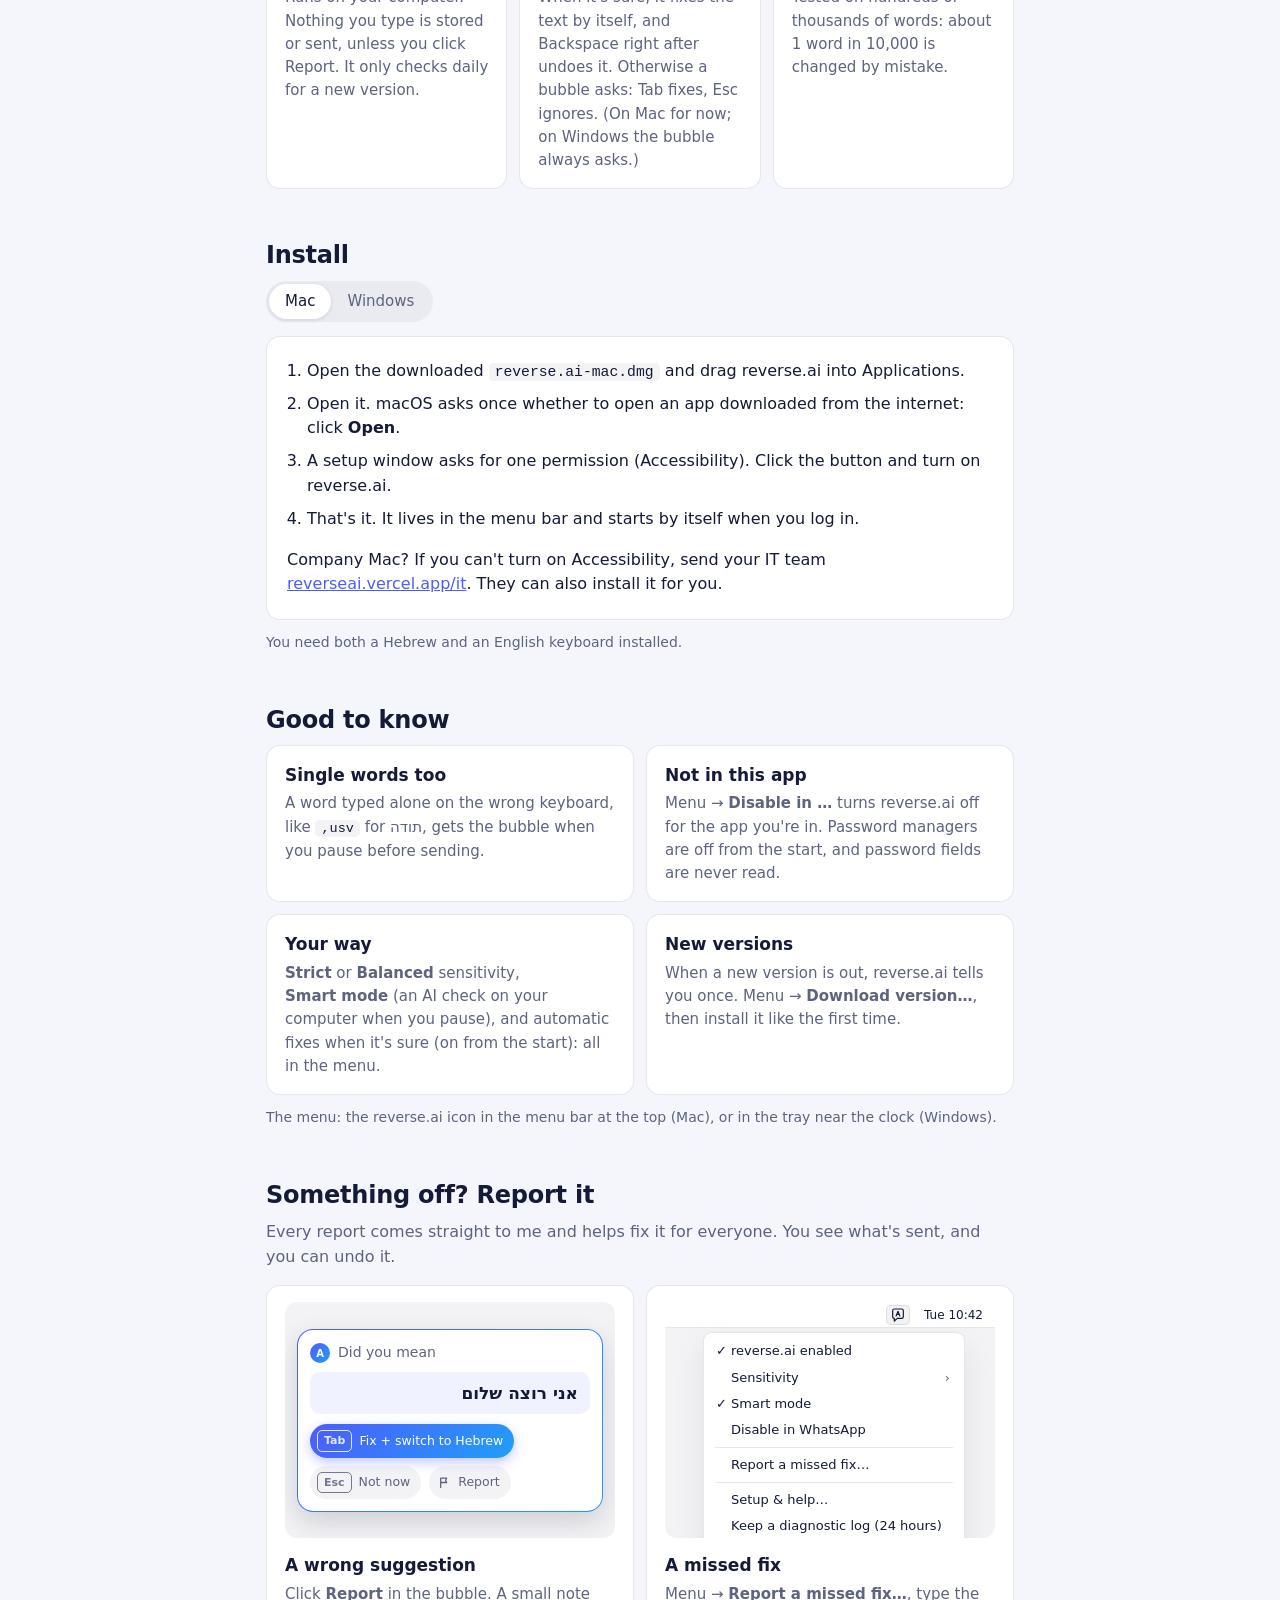
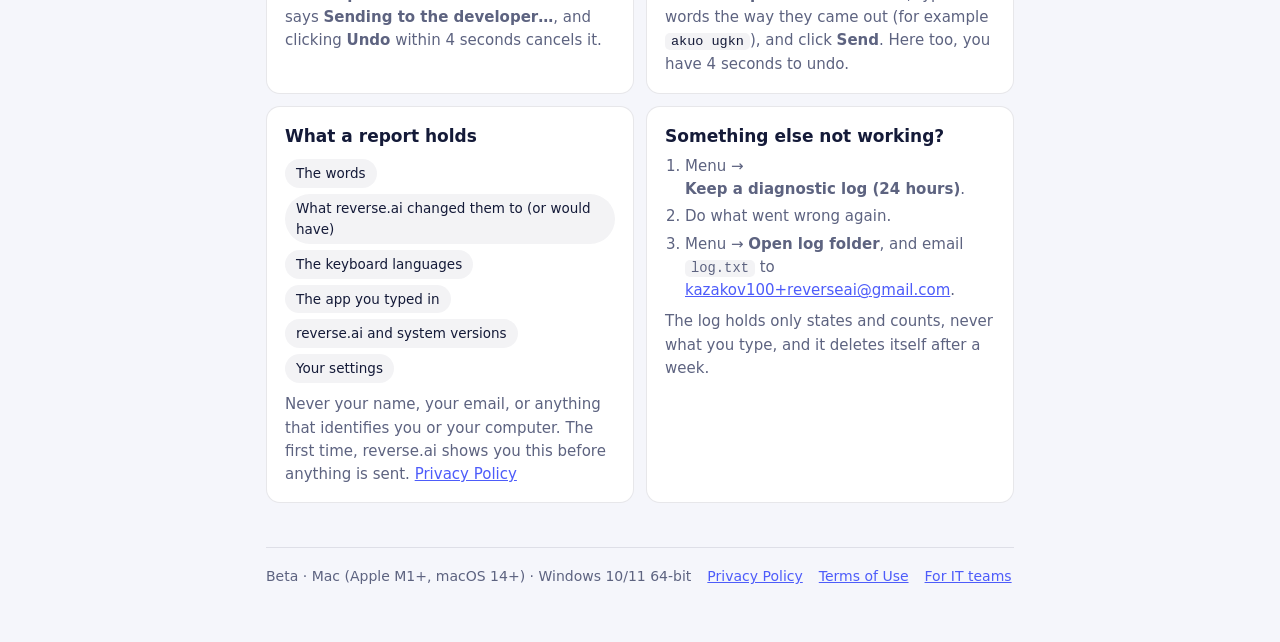
==== commit db033ca4: "0.1.9: automatic fixes with Backspace undo; report and help sections; self-hosted Rubik; privacy and" ====
--- a/index.html
+++ b/index.html
@@ -6,12 +6,14 @@
 <title>reverse.ai</title>
 <meta name="description" content="For people who work in Hebrew and English: reverse.ai catches text typed in the wrong keyboard, in Claude Code, WhatsApp Web, Slack and anywhere else. Free beta for Mac and Windows.">
 <meta property="og:title" content="reverse.ai — think in Hebrew, work in English">
-<meta property="og:description" content="Typed a line in the wrong keyboard? Press Tab. Works in Claude Code, WhatsApp Web, Slack — Mac and Windows, free beta.">
+<meta property="og:description" content="Typed a line in the wrong keyboard? It fixes it for you. Works in Claude Code, WhatsApp Web, Slack — Mac and Windows, free beta.">
 <link rel="icon" href="data:image/svg+xml,%3Csvg xmlns='http://www.w3.org/2000/svg' viewBox='0 0 32 32'%3E%3Cdefs%3E%3ClinearGradient id='g' x1='0' y1='0' x2='1' y2='1'%3E%3Cstop offset='0' stop-color='%234d5cfa'/%3E%3Cstop offset='1' stop-color='%23219efa'/%3E%3C/linearGradient%3E%3C/defs%3E%3Ccircle cx='16' cy='16' r='16' fill='url(%23g)'/%3E%3Ctext x='16' y='22' font-family='Arial' font-weight='700' font-size='17' fill='white' text-anchor='middle'%3EA%3C/text%3E%3C/svg%3E">
-<link rel="preconnect" href="https://fonts.googleapis.com">
-<link rel="preconnect" href="https://fonts.gstatic.com" crossorigin>
-<link href="https://fonts.googleapis.com/css2?family=Rubik:wght@400;500;700&display=swap" rel="stylesheet">
+<link rel="preload" href="/fonts/rubik-latin.woff2" as="font" type="font/woff2" crossorigin>
 <style>
+/* Rubik (SIL Open Font License, fonts/OFL.txt), served from this site: no request goes to Google */
+@font-face { font-family: Rubik; font-style: normal; font-weight: 400 700; font-display: swap; src: url(/fonts/rubik-hebrew.woff2) format('woff2'); unicode-range: U+0307-0308, U+0590-05FF, U+200C-2010, U+20AA, U+25CC, U+FB1D-FB4F; }
+@font-face { font-family: Rubik; font-style: normal; font-weight: 400 700; font-display: swap; src: url(/fonts/rubik-latin-ext.woff2) format('woff2'); unicode-range: U+0100-02BA, U+02BD-02C5, U+02C7-02CC, U+02CE-02D7, U+02DD-02FF, U+0304, U+0308, U+0329, U+1D00-1DBF, U+1E00-1E9F, U+1EF2-1EFF, U+2020, U+20A0-20AB, U+20AD-20C4, U+2113, U+2C60-2C7F, U+A720-A7FF; }
+@font-face { font-family: Rubik; font-style: normal; font-weight: 400 700; font-display: swap; src: url(/fonts/rubik-latin.woff2) format('woff2'); unicode-range: U+0000-00FF, U+0131, U+0152-0153, U+02BB-02BC, U+02C6, U+02DA, U+02DC, U+0304, U+0308, U+0329, U+2000-206F, U+20AC, U+2122, U+2191, U+2193, U+2212, U+2215, U+FEFF, U+FFFD; }
 :root {
   --a: #4d5cfa; --b: #219efa; --grad: linear-gradient(135deg, var(--a), var(--b));
   --bg: #f5f6fb; --card: #fff; --ink: #141a38; --muted: #5d6380; --line: rgba(20,26,56,.10); --chip: rgba(20,26,56,.05);
@@ -125,7 +127,7 @@
 .grid { display: grid; grid-template-columns: repeat(auto-fit, minmax(300px, 1fr)); gap: 12px; }
 .grid.three { grid-template-columns: repeat(auto-fit, minmax(220px, 1fr)); }
 .card { background: var(--card); border: 1px solid var(--line); border-radius: 14px; padding: 16px 18px; }
-.card b { display: block; margin-bottom: 4px; font-size: 17px; }
+.card > b, .how > div > b { display: block; margin-bottom: 4px; font-size: 17px; }
 .card p { color: var(--muted); font-size: 15px; margin: 0; }
 
 /* install steps */
@@ -140,8 +142,55 @@
 
 footer { margin-top: 44px; padding-top: 18px; border-top: 1px solid var(--line); color: var(--muted); font-size: 14px; display: flex; flex-wrap: wrap; gap: 6px 16px; }
 
+/* the bubble's Report button (main demo and the report pictures) */
+b[dir], a[dir] { unicode-bidi: isolate; white-space: nowrap; }   /* English menu names inside Hebrew sentences */
+.act.rep { background: var(--chip); color: var(--muted); padding: 7px 14px 7px 11px; }
+.act.rep svg { width: 13px; height: 13px; }
+.act.rep.hl { box-shadow: 0 0 0 2px var(--a); color: var(--ink); }
+
+/* report: two small pictures, each over its explanation */
+.how { display: flex; flex-direction: column; gap: 14px; }
+.mock { direction: ltr; position: relative; height: 236px; border-radius: 12px; background: var(--chip); overflow: hidden; display: flex; align-items: center; justify-content: center; padding: 12px; }
+.mock .bubble { margin: 0; max-width: 100%; padding: 12px; }
+.mock .sug { font-size: 17px; margin: 8px 0 10px; padding: 8px 12px; }
+.mock .act { font-size: 12.5px; padding: 6px 11px 6px 7px; }
+.mock .act.rep { padding: 6px 11px 6px 9px; }
+.toast { position: absolute; left: 50%; bottom: 16px; transform: translate(-50%, 8px); opacity: 0; display: flex; align-items: center; gap: 10px; background: var(--card); border: 1px solid var(--line); border-radius: 12px; padding: 10px 14px; box-shadow: var(--shadow); font-size: 13px; font-weight: 500; white-space: nowrap; overflow: hidden; transition: opacity .25s, transform .25s; }
+.toast.show { opacity: 1; transform: translate(-50%, 0); }
+.toast svg { width: 15px; height: 15px; color: var(--muted); flex: none; }
+.toast .undo { color: var(--a); font-weight: 700; }
+.toast .bar { position: absolute; left: 0; bottom: 0; height: 2px; width: 0; background: var(--grad); }
+.toast.run .bar { animation: bar 4s linear forwards; }
+@keyframes bar { from { width: 100%; } to { width: 0; } }
+.mbar { position: absolute; top: 0; left: 0; right: 0; height: 26px; display: flex; justify-content: flex-end; align-items: center; gap: 14px; padding: 0 12px; font-size: 12px; font-weight: 500; background: var(--card); border-bottom: 1px solid var(--line); }
+.mbar .mi { width: 24px; height: 20px; display: grid; place-items: center; border-radius: 5px; transition: background .2s; }
+.mbar .mi svg { width: 16px; height: 16px; }
+.mbar .mi.on { background: var(--chip); box-shadow: inset 0 0 0 1px var(--line); }
+.menu { position: absolute; top: 30px; right: 30px; width: min(262px, calc(100% - 40px)); background: var(--card); border: 1px solid var(--line); border-radius: 9px; box-shadow: var(--shadow); padding: 5px; font-size: 13px; opacity: 0; transform: translateY(-4px); transition: opacity .2s, transform .2s; }
+.menu.show { opacity: 1; transform: none; }
+.menu div { position: relative; padding: 3px 8px 3px 22px; border-radius: 5px; white-space: nowrap; overflow: hidden; text-overflow: ellipsis; transition: background .15s, color .15s; }
+.menu .ck::before { content: "✓"; position: absolute; left: 7px; }
+.menu .gt::after { content: "›"; position: absolute; right: 9px; color: var(--muted); }
+.menu hr { border: 0; border-top: 1px solid var(--line); margin: 4px 6px; }
+.menu .hi { background: var(--grad); color: #fff; }
+.dlg { position: absolute; left: 50%; top: 50%; width: min(272px, calc(100% - 24px)); transform: translate(-50%, -46%); opacity: 0; transition: opacity .2s, transform .2s; background: var(--card); border: 1px solid var(--line); border-radius: 12px; box-shadow: var(--shadow); padding: 12px 14px; font-size: 12.5px; }
+.dlg.show { opacity: 1; transform: translate(-50%, -50%); }
+.dlg .logo { width: 22px; height: 22px; font-size: 11px; }
+.dlg b { display: block; font-size: 13.5px; margin: 6px 0 2px; }
+.dlg p { margin: 0 0 8px; color: var(--muted); font-size: 12px; line-height: 1.35; }
+.dlg .in { border: 1px solid var(--line); border-radius: 6px; padding: 3px 8px; margin-bottom: 6px; min-height: 25px; font-size: 13px; }
+.dlg .in.ph { color: var(--muted); }
+.dlg .bt { display: flex; justify-content: flex-end; gap: 6px; margin-top: 8px; }
+.dlg .bt span { padding: 3px 12px; border-radius: 6px; background: var(--chip); font-size: 12.5px; font-weight: 500; transition: transform .12s, filter .12s; }
+.dlg .bt .go { background: var(--grad); color: #fff; }
+.dlg .bt .go.pressed { transform: scale(.94); filter: brightness(1.15); }
+.chips { display: flex; flex-wrap: wrap; gap: 6px; margin: 10px 0; }
+.chips span { font-size: 13.5px; padding: 4px 11px; border-radius: 99px; background: var(--chip); }
+.card ol { color: var(--muted); font-size: 15px; margin: 6px 0 8px; padding-inline-start: 20px; }
+.card ol li { margin: 4px 0; }
+
 @media (max-width: 480px) { .btn { width: 100%; justify-content: center; } .btns { width: 100%; } .seg { width: 100%; } .seg button { flex: 1; } .eyebrow { margin-top: 32px; } .grid { grid-template-columns: 1fr; } }
-@media (prefers-reduced-motion: reduce) { .bubble { transition: none; } .caret { animation: none; } }
+@media (prefers-reduced-motion: reduce) { .bubble, .toast, .menu { transition: none; } .caret { animation: none; } }
 </style>
 </head>
 <body>
@@ -159,8 +208,8 @@
     <span class="en">Think in Hebrew. Work in English.<br><span class="grad">Never retype a line again.</span></span>
   </h1>
   <p class="lead">
-    <span class="he">שרשור בסלאק באנגלית, וואטסאפ בעברית, פרומפט ל-Claude בשתיהן. כשמחליפים שפה כל היום, יוצא <span class="k">akuo</span> במקום שלום — מוחקים, מחליפים מקלדת, מקלידים שוב. reverse.ai תופס את זה תוך כדי הקלדה, מתקן בלחיצה על Tab ומחליף את שפת המקלדת בשבילך.</span>
-    <span class="en">A Slack thread in English, WhatsApp in Hebrew, a prompt to Claude in both. When you switch languages all day, you end up with <span class="k">akuo</span> instead of שלום — delete, switch keyboards, retype. reverse.ai catches it as you type, fixes it with one press of Tab and switches the keyboard for you.</span>
+    <span class="he">שרשור בסלאק באנגלית, וואטסאפ בעברית, פרומפט ל-Claude בשתיהן. כשמחליפים שפה כל היום, יוצא <span class="k">akuo</span> במקום שלום — מוחקים, מחליפים מקלדת, מקלידים שוב. reverse.ai תופס את זה תוך כדי הקלדה, מתקן ומחליף את שפת המקלדת בשבילך: לבד כשהוא בטוח, ובלחיצה על Tab כשהוא שואל.</span>
+    <span class="en">A Slack thread in English, WhatsApp in Hebrew, a prompt to Claude in both. When you switch languages all day, you end up with <span class="k">akuo</span> instead of שלום — delete, switch keyboards, retype. reverse.ai catches it as you type, fixes it and switches the keyboard for you: by itself when it's sure, with one press of Tab when it asks.</span>
   </p>
 
   <div class="demo" aria-hidden="true">
@@ -177,6 +226,7 @@
       <div class="acts">
         <span class="act fix" id="fix"><span class="kc">Tab</span><span id="fixLabel"></span></span>
         <span class="act no"><span class="kc">Esc</span>Not now</span>
+        <span class="act rep"><svg viewBox="0 0 24 24" fill="none" stroke="currentColor" stroke-width="2.4" stroke-linecap="round" stroke-linejoin="round"><path d="M5 21V4h11l-2 4 2 4H5"/></svg>Report</span>
       </div>
     </div>
     </div>
@@ -187,13 +237,13 @@
   <h2><span class="he">בנוי לאפליקציות שאתם חיים בהן</span><span class="en">Made for the apps you live in</span></h2>
   <p class="sub"><span class="he">במק ובווינדוס, בכל מקום שאפשר להקליד.</span><span class="en">On Mac and Windows, anywhere you can type.</span></p>
   <div class="grid">
-    <div class="card"><b>Claude &amp; Claude Code</b>
+    <div class="card"><b dir="ltr">Claude &amp; Claude Code</b>
       <p class="he">פרומפטים בעברית או באנגלית, באפליקציה או בטרמינל. התיקון מוקלד כהקשות, אז הוא עובד גם בתוך Claude Code ולא נוגע בלוח ההעתקה.</p>
       <p class="en">Prompts in Hebrew or English, in the desktop app or the terminal. Fixes are typed as keystrokes, so it works inside Claude Code and never touches your clipboard.</p></div>
-    <div class="card"><b>WhatsApp Web</b>
+    <div class="card"><b dir="ltr">WhatsApp Web</b>
       <p class="he">תופס את הג׳יבריש לפני שלוחצים Enter ושולחים אותו לקבוצה.</p>
       <p class="en">Catches the gibberish before you hit Enter and send it to the group.</p></div>
-    <div class="card"><b>Slack, Gmail, Jira, Notion</b>
+    <div class="card"><b dir="ltr">Slack, Gmail, Jira, Notion</b>
       <p class="he">עובד בכל המערכת, לא כתוסף לאפליקציה אחת — בכל תיבת טקסט, במק ובווינדוס.</p>
       <p class="en">Works system-wide, not as a plugin for one app — any text box, on Mac and Windows.</p></div>
     <div class="card"><b><span class="he">טרמינל ו-IDE</span><span class="en">Terminal &amp; IDE</span></b>
@@ -205,9 +255,9 @@
     <div class="card"><b><span class="he">פרטי לגמרי</span><span class="en">Fully private</span></b>
       <p class="he">הכל רץ על המחשב שלך. שום דבר שמקלידים לא נשמר ולא נשלח, אלא אם לוחצים Report. רק בדיקה יומית אם יש גרסה חדשה.</p>
       <p class="en">Runs on your computer. Nothing you type is stored or sent, unless you click Report. It only checks daily for a new version.</p></div>
-    <div class="card"><b><span class="he">מקש אחד</span><span class="en">One key</span></b>
-      <p class="he">Tab מתקן ומחליף מקלדת. Esc מתעלם.</p>
-      <p class="en">Tab fixes it and switches the keyboard. Esc ignores it.</p></div>
+    <div class="card"><b><span class="he">מתקן לבד, או שואל</span><span class="en">Fixes it, or asks</span></b>
+      <p class="he">כשהוא בטוח, הוא מתקן לבד, ו-Backspace מיד אחרי מבטל. אחרת מופיעה בועה: Tab מתקן, Esc מתעלם. (בינתיים במק; בווינדוס הבועה שואלת תמיד.)</p>
+      <p class="en">When it's sure, it fixes the text by itself, and Backspace right after undoes it. Otherwise a bubble asks: Tab fixes, Esc ignores. (On Mac for now; on Windows the bubble always asks.)</p></div>
     <div class="card"><b><span class="he">לא מציק</span><span class="en">Not annoying</span></b>
       <p class="he">נבדק על מאות אלפי מילים: בערך מילה אחת מכל 10,000 משתנה בטעות.</p>
       <p class="en">Tested on hundreds of thousands of words: about 1 word in 10,000 is changed by mistake.</p></div>
@@ -227,31 +277,126 @@
     </ol>
     <ol class="en">
       <li>Open the downloaded <code>reverse.ai-mac.dmg</code> and drag reverse.ai into Applications.</li>
-      <li>Open it. macOS asks once whether to open an app downloaded from the internet: click <b>Open</b>.</li>
+      <li>Open it. macOS asks once whether to open an app downloaded from the internet: click <b dir="ltr">Open</b>.</li>
       <li>A setup window asks for one permission (Accessibility). Click the button and turn on reverse.ai.</li>
       <li>That's it. It lives in the menu bar and starts by itself when you log in.</li>
     </ol>
-    <p class="he">מק של העבודה? אם אי אפשר להפעיל את הרשאת הנגישות, שלחו ל-IT את <a href="/it">reverseai.vercel.app/it</a>.</p>
-    <p class="en">Company Mac? If you can't turn on Accessibility, send your IT team <a href="/it">reverseai.vercel.app/it</a>.</p>
+    <p class="he">מק של העבודה? אם אי אפשר להפעיל את הרשאת הנגישות, שלחו ל-IT את <a href="/it">reverseai.vercel.app/it</a>. הם יכולים גם להתקין לכם את האפליקציה.</p>
+    <p class="en">Company Mac? If you can't turn on Accessibility, send your IT team <a href="/it">reverseai.vercel.app/it</a>. They can also install it for you.</p>
   </div>
   <div class="panel" id="p-win" role="tabpanel" aria-labelledby="t-win" hidden>
     <ol class="he">
       <li>מחלצים את <code>reverse.ai-windows.zip</code> שירד ומריצים את reverse.ai.exe.</li>
-      <li>אם מופיע "Windows protected your PC" (הבטא עוד לא חתומה): <b>More info</b> ← <b>Run anyway</b>.</li>
+      <li>אם מופיע "Windows protected your PC" (הבטא עוד לא חתומה): <b dir="ltr">More info</b> ← <b dir="ltr">Run anyway</b>.</li>
       <li>זהו. האפליקציה נמצאת במגש המערכת (^ ליד השעון) ועולה עם ווינדוס.</li>
-      <li>גרסת ווינדוס ראשונה — אם משהו לא עובד: אייקון במגש ← <b>Open log folder</b> ושולחים את log.txt (יש בו רק מצבים וספירות, אף פעם לא מה שהקלדתם).</li>
+      <li>גרסת ווינדוס ראשונה: אם משהו לא עובד, ראו <a href="#help">משהו לא עבד?</a> למטה.</li>
     </ol>
     <ol class="en">
       <li>Unzip the downloaded <code>reverse.ai-windows.zip</code> and run reverse.ai.exe.</li>
-      <li>If Windows shows "Windows protected your PC" (this beta isn't signed yet): <b>More info</b> → <b>Run anyway</b>.</li>
+      <li>If Windows shows "Windows protected your PC" (this beta isn't signed yet): <b dir="ltr">More info</b> → <b dir="ltr">Run anyway</b>.</li>
       <li>That's it. It lives in the tray (^ near the clock) and starts with Windows.</li>
-      <li>First Windows build — if something misbehaves: tray icon → <b>Open log folder</b> and send log.txt (only states and counts, never what you typed).</li>
+      <li>First Windows build: if something misbehaves, see <a href="#help">Something off?</a> below.</li>
     </ol>
   </div>
   <p class="small" style="margin-top:12px">
     <span class="he">צריך שיהיו מותקנות מקלדת עברית ומקלדת אנגלית.</span>
     <span class="en">You need both a Hebrew and an English keyboard installed.</span>
   </p>
+
+  <h2><span class="he">כדאי לדעת</span><span class="en">Good to know</span></h2>
+  <div class="grid">
+    <div class="card"><b><span class="he">גם מילה אחת</span><span class="en">Single words too</span></b>
+      <p class="he">מילה שהוקלדה לבד במקלדת הלא נכונה, כמו <span class="k">,usv</span> במקום תודה, מקבלת בועה כשעוצרים רגע לפני ששולחים.</p>
+      <p class="en">A word typed alone on the wrong keyboard, like <span class="k">,usv</span> for תודה, gets the bubble when you pause before sending.</p></div>
+    <div class="card"><b><span class="he">לא באפליקציה הזו</span><span class="en">Not in this app</span></b>
+      <p class="he">בתפריט ← <b dir="ltr">Disable in …</b> מכבה את reverse.ai באפליקציה שבה אתם נמצאים. מנהלי סיסמאות כבויים מראש, ושדות סיסמה אף פעם לא נקראים.</p>
+      <p class="en">Menu → <b dir="ltr">Disable in …</b> turns reverse.ai off for the app you're in. Password managers are off from the start, and password fields are never read.</p></div>
+    <div class="card"><b><span class="he">איך שנוח לכם</span><span class="en">Your way</span></b>
+      <p class="he">רגישות <b dir="ltr">Strict</b> או <b dir="ltr">Balanced</b>, <b dir="ltr">Smart mode</b> (בדיקת AI על המחשב שלכם כשעוצרים להקליד), ותיקון אוטומטי כשהוא בטוח (דולק מראש): הכל בתפריט.</p>
+      <p class="en"><b dir="ltr">Strict</b> or <b dir="ltr">Balanced</b> sensitivity, <b dir="ltr">Smart mode</b> (an AI check on your computer when you pause), and automatic fixes when it's sure (on from the start): all in the menu.</p></div>
+    <div class="card"><b><span class="he">גרסאות חדשות</span><span class="en">New versions</span></b>
+      <p class="he">כשיוצאת גרסה חדשה, reverse.ai מודיע פעם אחת. בתפריט ← <b dir="ltr">Download version…</b>, ומתקינים כמו בפעם הראשונה.</p>
+      <p class="en">When a new version is out, reverse.ai tells you once. Menu → <b dir="ltr">Download version…</b>, then install it like the first time.</p></div>
+  </div>
+  <p class="small" style="margin-top:12px">
+    <span class="he">התפריט: האייקון של reverse.ai בשורת התפריטים למעלה (מק), או במגש המערכת ליד השעון (ווינדוס).</span>
+    <span class="en">The menu: the reverse.ai icon in the menu bar at the top (Mac), or in the tray near the clock (Windows).</span>
+  </p>
+
+  <h2 id="help"><span class="he">משהו לא עבד? מדווחים לי</span><span class="en">Something off? Report it</span></h2>
+  <p class="sub"><span class="he">כל דיווח מגיע ישר אליי ועוזר לתקן את זה לכולם. רואים מה נשלח, ואפשר לבטל.</span><span class="en">Every report comes straight to me and helps fix it for everyone. You see what's sent, and you can undo it.</span></p>
+  <div class="grid">
+    <div class="card how">
+      <div class="mock" aria-hidden="true">
+        <div class="bubble" id="rb">
+          <div class="bh"><div class="logo">A</div>Did you mean</div>
+          <div class="sug" dir="rtl">אני רוצה שלום</div>
+          <div class="acts">
+            <span class="act fix"><span class="kc">Tab</span>Fix + switch to Hebrew</span>
+            <span class="act no"><span class="kc">Esc</span>Not now</span>
+            <span class="act rep" id="rbReport"><svg viewBox="0 0 24 24" fill="none" stroke="currentColor" stroke-width="2.4" stroke-linecap="round" stroke-linejoin="round"><path d="M5 21V4h11l-2 4 2 4H5"/></svg>Report</span>
+          </div>
+        </div>
+        <div class="toast" id="rt1"></div>
+      </div>
+      <div>
+        <b><span class="he">הצעה שגויה</span><span class="en">A wrong suggestion</span></b>
+        <p class="he">לוחצים <b dir="ltr">Report</b> בבועה. מופיעה הודעה קטנה, <b dir="ltr">Sending to the developer…</b>, ולחיצה על <b dir="ltr">Undo</b> תוך 4 שניות מבטלת.</p>
+        <p class="en">Click <b dir="ltr">Report</b> in the bubble. A small note says <b dir="ltr">Sending to the developer…</b>, and clicking <b dir="ltr">Undo</b> within 4 seconds cancels it.</p>
+      </div>
+    </div>
+    <div class="card how">
+      <div class="mock" aria-hidden="true">
+        <div class="mbar"><span class="mi" id="rmIcon"><svg viewBox="0 0 24 24" fill="none" stroke="currentColor" stroke-width="1.8" stroke-linejoin="round"><path d="M4 5.5A2.5 2.5 0 0 1 6.5 3h11A2.5 2.5 0 0 1 20 5.5v9a2.5 2.5 0 0 1-2.5 2.5H11l-4.5 4v-4h0A2.5 2.5 0 0 1 4 14.5z"/><path d="M9.2 13.5 12 6.5l2.8 7M10.2 11h3.6" stroke-linecap="round"/></svg></span><span>Tue 10:42</span></div>
+        <div class="menu" id="rm">
+          <div class="ck">reverse.ai enabled</div>
+          <div class="gt">Sensitivity</div>
+          <div class="ck">Smart mode</div>
+          <div>Disable in WhatsApp</div>
+          <hr>
+          <div id="rmItem">Report a missed fix…</div>
+          <hr>
+          <div>Setup &amp; help…</div>
+          <div>Keep a diagnostic log (24 hours)</div>
+        </div>
+        <div class="dlg" id="rd">
+          <div class="bh"><div class="logo">A</div></div>
+          <b>Report a missed fix</b>
+          <p>Type the words reverse.ai should have fixed, the way they came out.</p>
+          <div class="in" id="rdIn"></div>
+          <div class="in ph">Anything to add? (optional)</div>
+          <div class="bt"><span>Cancel</span><span class="go" id="rdSend">Send</span></div>
+        </div>
+        <div class="toast" id="rt2"></div>
+      </div>
+      <div>
+        <b><span class="he">תיקון שפוספס</span><span class="en">A missed fix</span></b>
+        <p class="he">בתפריט ← <b dir="ltr">Report a missed fix…</b>, מקלידים את המילים כמו שהן יצאו (למשל <span class="k">akuo ugkn</span>), ולוחצים <b dir="ltr">Send</b>. גם כאן אפשר לבטל תוך 4 שניות.</p>
+        <p class="en">Menu → <b dir="ltr">Report a missed fix…</b>, type the words the way they came out (for example <span class="k">akuo ugkn</span>), and click <b dir="ltr">Send</b>. Here too, you have 4 seconds to undo.</p>
+      </div>
+    </div>
+  </div>
+
+  <div class="grid" style="margin-top:12px">
+    <div class="card"><b><span class="he">מה יש בדיווח</span><span class="en">What a report holds</span></b>
+      <div class="chips he"><span>המילים</span><span>למה reverse.ai שינה אותן (או היה משנה)</span><span>שפות המקלדת</span><span>האפליקציה שבה הקלדתם</span><span>הגרסה של reverse.ai ושל המערכת</span><span>ההגדרות שלכם</span></div>
+      <div class="chips en"><span>The words</span><span>What reverse.ai changed them to (or would have)</span><span>The keyboard languages</span><span>The app you typed in</span><span>reverse.ai and system versions</span><span>Your settings</span></div>
+      <p class="he">אף פעם לא השם שלכם, המייל או משהו שמזהה אתכם או את המחשב. בפעם הראשונה reverse.ai מראה את זה לפני שמשהו נשלח. <a href="/privacy">מדיניות פרטיות</a></p>
+      <p class="en">Never your name, your email, or anything that identifies you or your computer. The first time, reverse.ai shows you this before anything is sent. <a href="/privacy">Privacy Policy</a></p></div>
+    <div class="card"><b><span class="he">משהו אחר לא עובד?</span><span class="en">Something else not working?</span></b>
+      <ol class="he">
+        <li>בתפריט ← <b dir="ltr">Keep a diagnostic log (24 hours)</b>.</li>
+        <li>עושים שוב את מה שלא עבד.</li>
+        <li>בתפריט ← <b dir="ltr">Open log folder</b>, ושולחים את הקובץ <code>log.txt</code> במייל לכתובת <a href="mailto:kazakov100+reverseai@gmail.com" dir="ltr">kazakov100+reverseai@gmail.com</a></li>
+      </ol>
+      <ol class="en">
+        <li>Menu → <b dir="ltr">Keep a diagnostic log (24 hours)</b>.</li>
+        <li>Do what went wrong again.</li>
+        <li>Menu → <b dir="ltr">Open log folder</b>, and email <code>log.txt</code> to <a href="mailto:kazakov100+reverseai@gmail.com">kazakov100+reverseai@gmail.com</a>.</li>
+      </ol>
+      <p class="he">ביומן יש רק מצבים וספירות, אף פעם לא מה שמקלידים, והוא נמחק לבד אחרי שבוע.</p>
+      <p class="en">The log holds only states and counts, never what you type, and it deletes itself after a week.</p></div>
+  </div>
 
   <footer>
     <span><span class="he">גרסת בטא</span><span class="en">Beta</span> · Mac (Apple M1+, macOS 14+) · Windows 10/11 64-bit</span>
@@ -312,7 +457,7 @@
     { app: 'WhatsApp Web', kind: 'wa', ctx: '<div class="msg">מה התוכניות לסופ״ש?</div>',
       send: '<svg viewBox="0 0 24 24"><path d="M3.4 20.4 21 12 3.4 3.6 3.4 10l12.6 2-12.6 2z"/></svg>',
       icon: '<svg viewBox="0 0 24 24"><path fill="#25D366" d="M12 2a10 10 0 0 0-8.7 14.9L2 22l5.3-1.3A10 10 0 1 0 12 2z"/><path fill="#fff" d="M9 7.3c.2-.4.4-.4.7-.4h.5c.2 0 .4 0 .6.4l.8 1.9c.1.2.1.4-.1.6l-.5.6c-.1.2-.2.3 0 .6.4.7.9 1.3 1.5 1.8.7.6 1.3.9 1.6 1 .2.1.4.1.5-.1l.7-.8c.2-.2.3-.2.6-.1l1.7.8c.2.1.4.2.4.4 0 .3 0 1-.4 1.5-.5.5-1.3.9-2.1.8-.9-.1-2.4-.5-4-1.9-1.7-1.5-2.6-3.3-2.8-4-.2-.7-.1-1.5.3-2.1z"/></svg>', src: 'tbh rumv kgau, navu fti', dst: 'אני רוצה לעשות משהו כאן', more: ', מי בא?', from: 'EN', target: 'Hebrew' },
-    { app: 'Slack', kind: 'slack', ctx: '<div class="sl-ch"># product</div><div class="sl-msg"><span class="av">N</span><span><b>Noa</b>the new build is ready for review</span></div>',
+    { app: 'Slack', kind: 'slack', ctx: '<div class="sl-ch"># product</div><div class="sl-msg"><span class="av">N</span><span><b dir="ltr">Noa</b>the new build is ready for review</span></div>',
       send: '<svg viewBox="0 0 24 24"><path d="M3.4 20.4 21 12 3.4 3.6 3.4 10l12.6 2-12.6 2z"/></svg>',
       icon: '<svg viewBox="0 0 24 24"><rect x="6" y="2" width="3.6" height="12" rx="1.8" fill="#36C5F0"/><rect x="10" y="6" width="12" height="3.6" rx="1.8" fill="#2EB67D"/><rect x="14.4" y="10" width="3.6" height="12" rx="1.8" fill="#ECB22E"/><rect x="2" y="14.4" width="12" height="3.6" rx="1.8" fill="#E01E5A"/></svg>', src: "בשמ 'ק דטמב שכאקר ךומבי", dst: 'can we sync after lunch', more: ' tomorrow?', from: 'HE', target: 'English' },
     { app: 'Gmail', kind: 'gmail', ctx: '<div class="gm-head">New message</div><div class="gm-line">To<span>team@company.com</span></div>',
@@ -365,6 +510,46 @@
   }
   loop();
 })();
+
+// report pictures: Report in the bubble; "Report a missed fix…" in the menu, then its window. Each sends with 4 seconds to undo
+(function () {
+  var b = document.getElementById('rb'), rep = document.getElementById('rbReport'), t1 = document.getElementById('rt1'),
+      m = document.getElementById('rm'), item = document.getElementById('rmItem'), mi = document.getElementById('rmIcon'),
+      t2 = document.getElementById('rt2'), d = document.getElementById('rd'), dIn = document.getElementById('rdIn'),
+      dSend = document.getElementById('rdSend');
+  var plane = '<svg viewBox="0 0 24 24" fill="none" stroke="currentColor" stroke-width="2" stroke-linecap="round" stroke-linejoin="round"><path d="M21 3 10 14M21 3l-7 18-4-7-7-4z"/></svg>';
+  var sending = plane + '<span>Sending to the developer…</span><span class="undo">Undo</span><span class="bar"></span>';
+  var sent = '<span>✓ Report sent, thank you</span>';
+  if (window.matchMedia && matchMedia('(prefers-reduced-motion: reduce)').matches) {
+    b.classList.add('show'); rep.classList.add('hl'); dIn.textContent = 'akuo ugkn'; d.classList.add('show'); return;
+  }
+  function wait(ms) { return new Promise(function (r) { setTimeout(r, ms); }); }
+  async function send(t) {
+    t.innerHTML = sending; t.classList.add('show'); void t.offsetWidth; t.classList.add('run');
+    await wait(4000); t.classList.remove('run'); t.innerHTML = sent;
+    await wait(1300); t.classList.remove('show'); await wait(400);
+  }
+  (async function () {
+    for (;;) {
+      b.classList.add('show'); await wait(2200);
+      rep.classList.add('hl'); await wait(1000);
+      rep.classList.add('pressed'); await wait(200); rep.classList.remove('pressed', 'hl'); b.classList.remove('show');
+      await wait(250); await send(t1); await wait(300);
+    }
+  })();
+  (async function () {
+    await wait(1200);
+    for (;;) {
+      mi.classList.add('on'); m.classList.add('show'); await wait(1600);
+      item.classList.add('hi'); await wait(1100);
+      m.classList.remove('show'); mi.classList.remove('on'); await wait(200); item.classList.remove('hi');
+      dIn.textContent = ''; d.classList.add('show'); await wait(700);
+      for (var c of 'akuo ugkn') { dIn.textContent += c; await wait(c === ' ' ? 150 : 90 + Math.random() * 50); }
+      await wait(800); dSend.classList.add('pressed'); await wait(200); dSend.classList.remove('pressed');
+      d.classList.remove('show'); await wait(250); await send(t2); await wait(500);
+    }
+  })();
+})();
 </script>
 </body>
 </html>
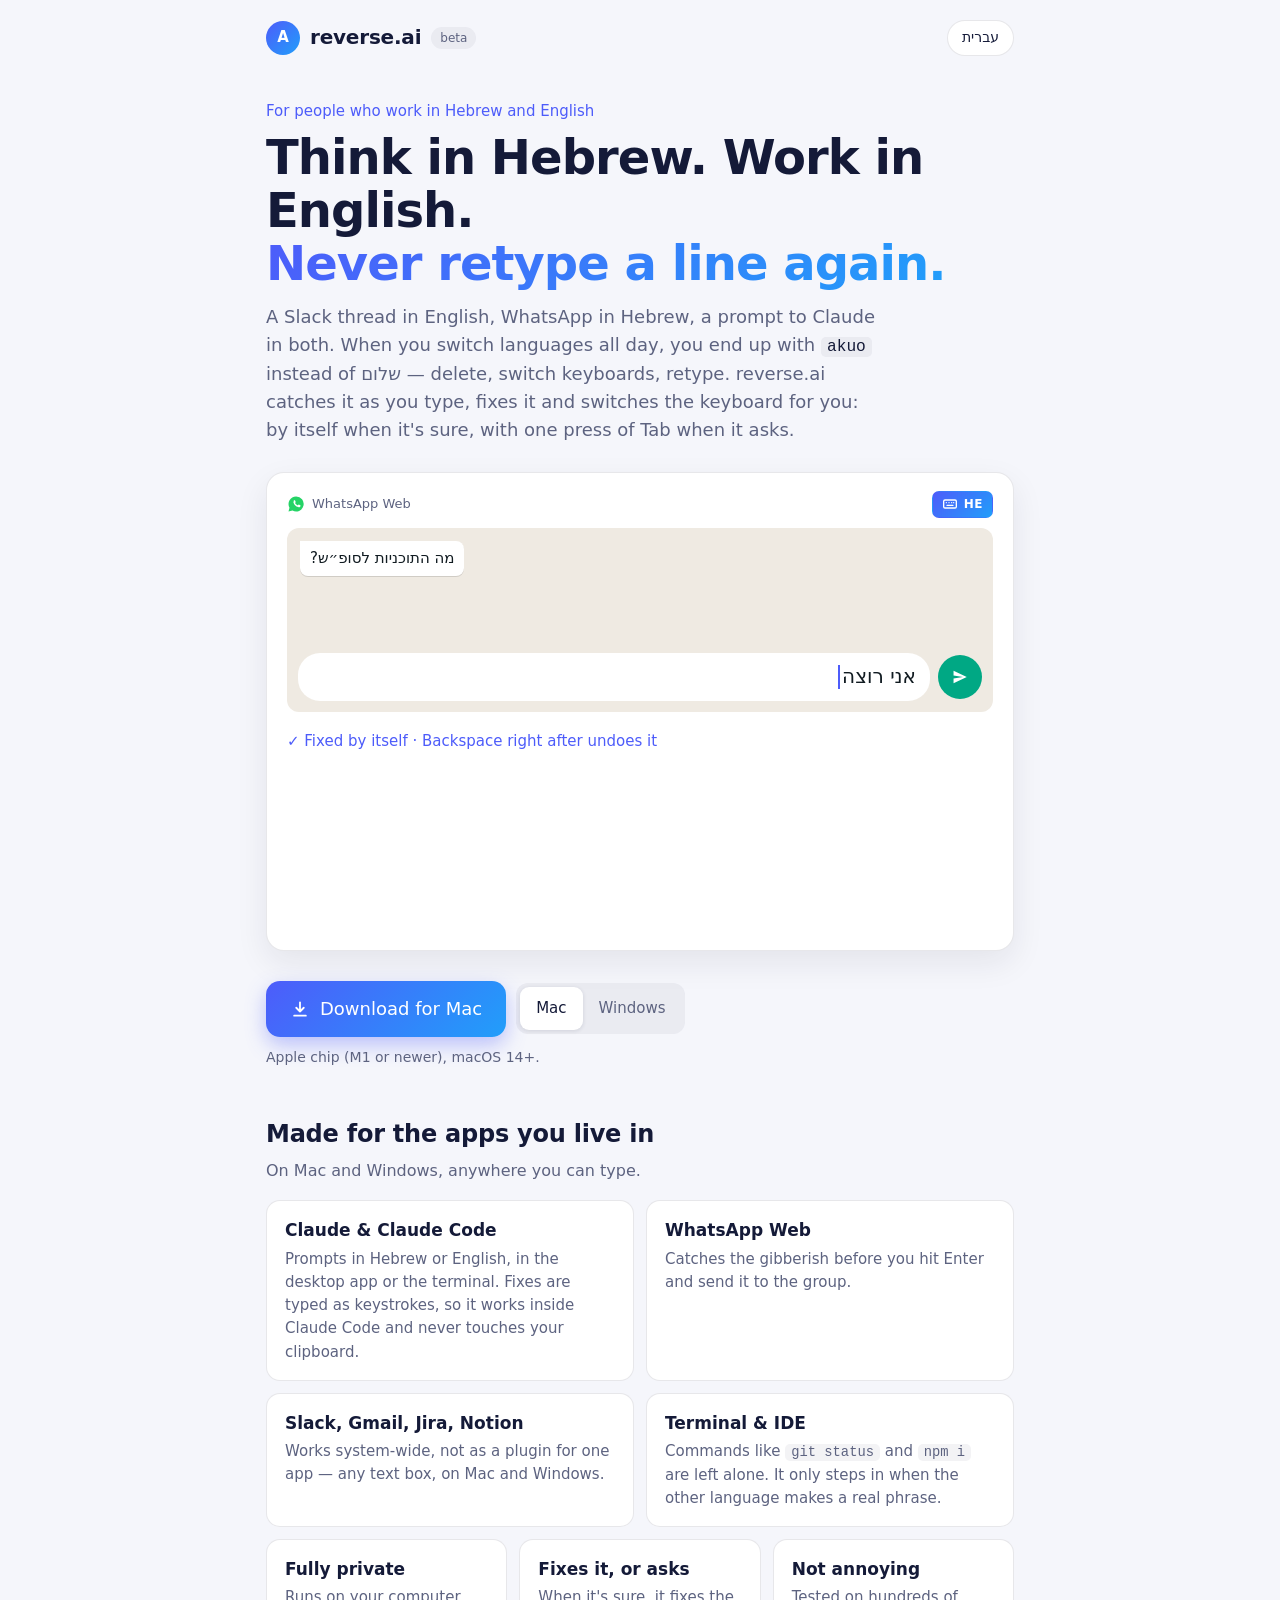
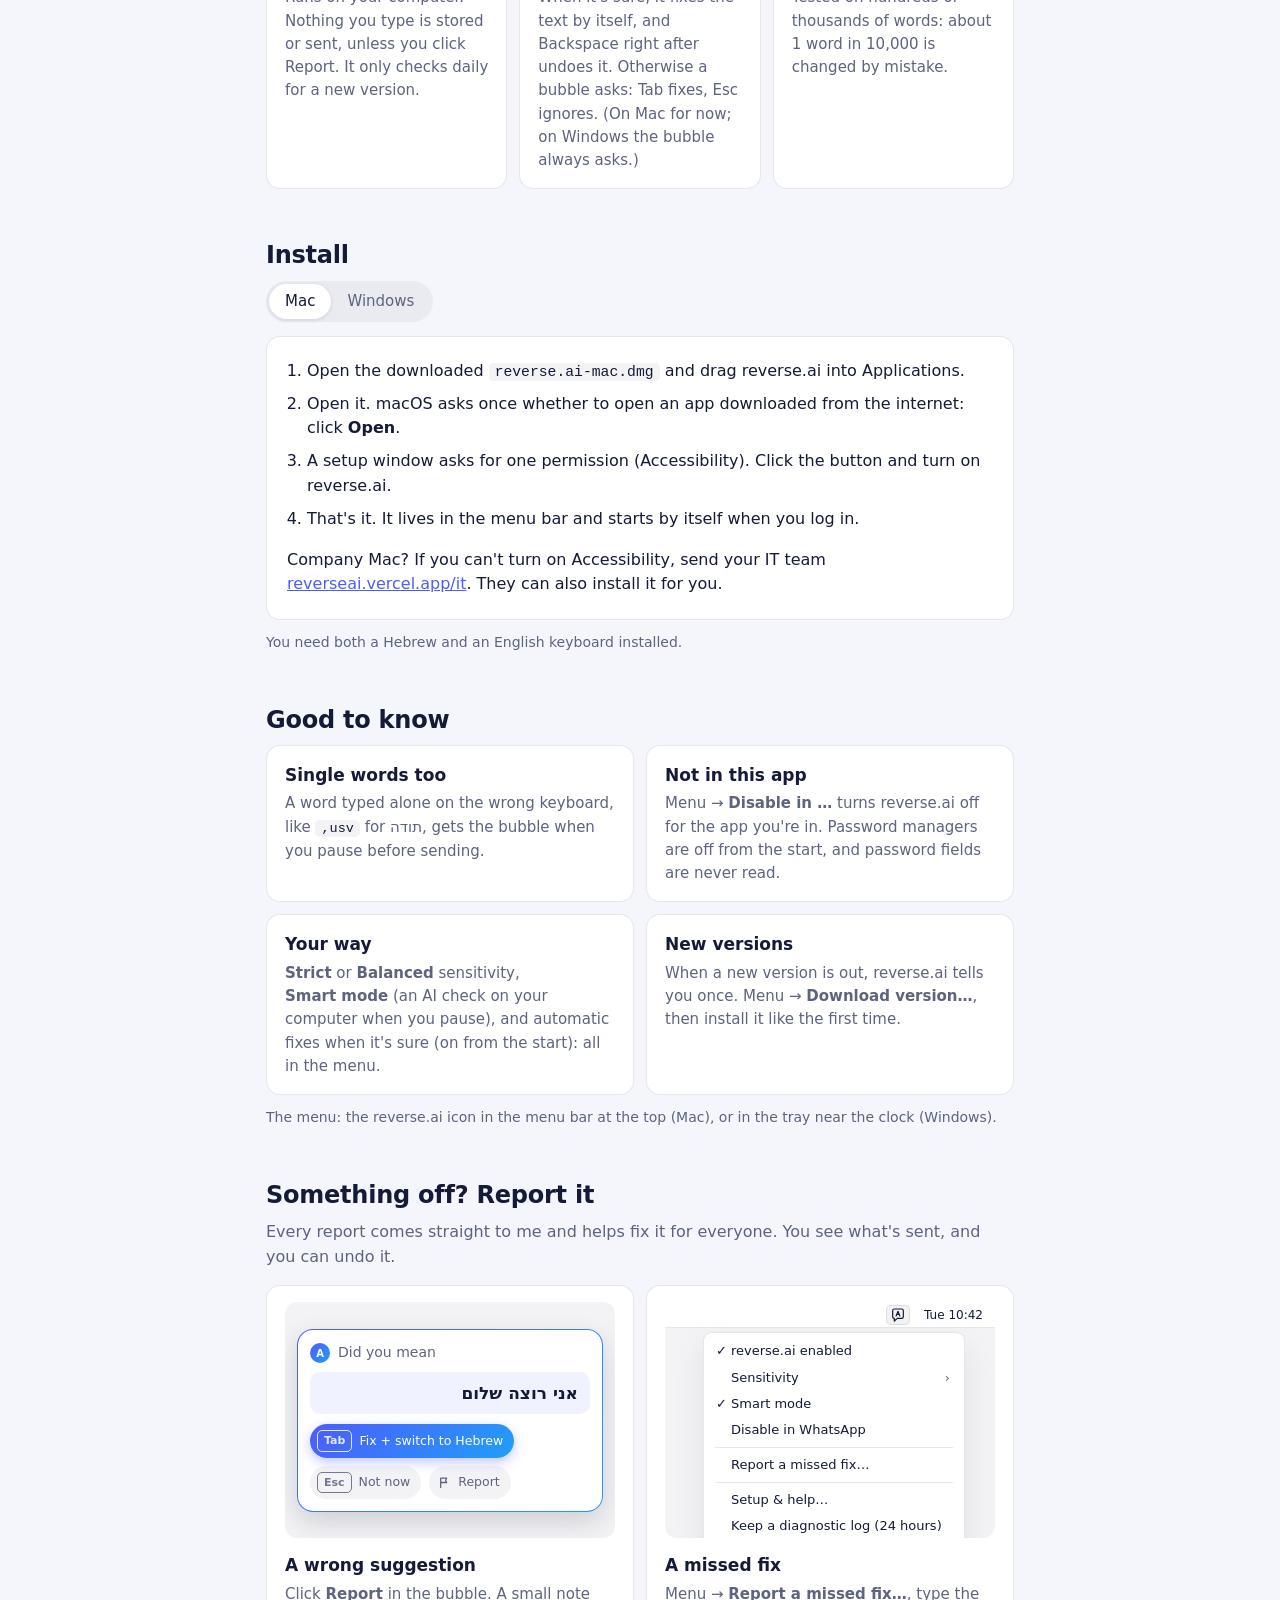
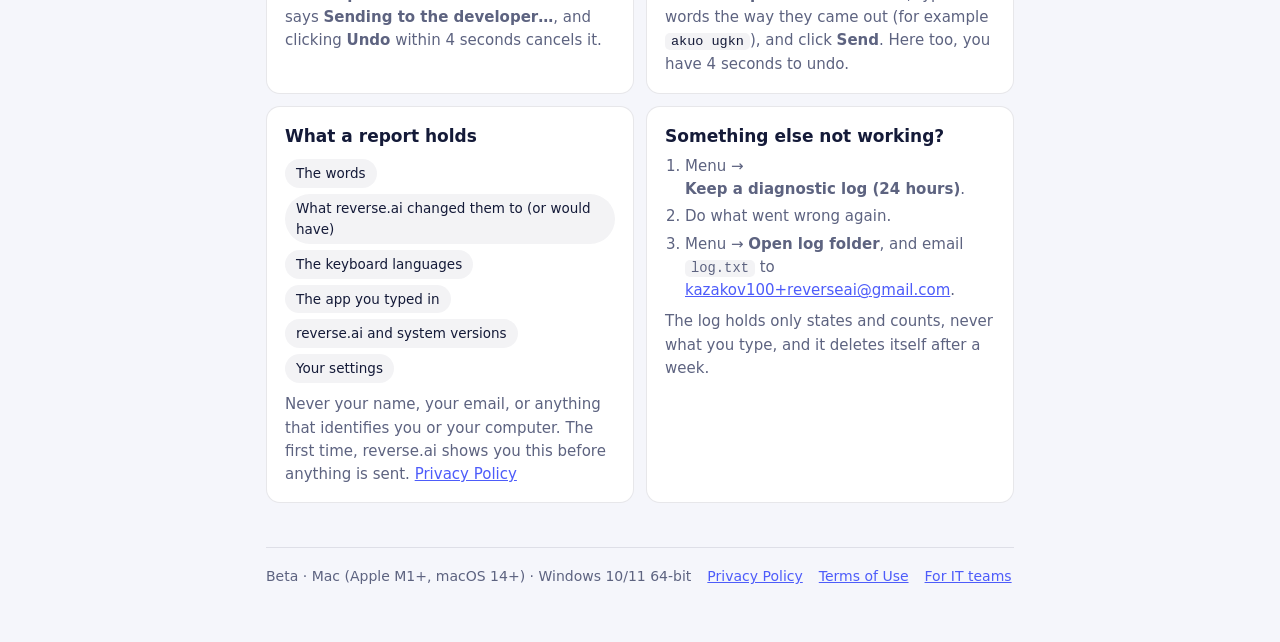
==== commit 7544b57f: "0.1.10: update.json; demo shows automatic fixes first Co-Authored-By: Claude <noreply@anthropic.com>" ====
--- a/index.html
+++ b/index.html
@@ -452,14 +452,15 @@
   document.getElementById('t-win').onclick = function () { show('win'); };
   show(os === 'win' ? 'win' : 'mac');
 
-  // demo: a wrong-keyboard line in two apps; Tab fixes it, switches the keyboard, and you keep typing
+  // demo: a wrong-keyboard line in four apps. When it's sure (auto: after that many words) it fixes the line by itself;
+  // otherwise (and always in terminals) the bubble asks and Tab fixes it. Either way the keyboard switches and you keep typing.
   var scenes = [
     { app: 'WhatsApp Web', kind: 'wa', ctx: '<div class="msg">מה התוכניות לסופ״ש?</div>',
       send: '<svg viewBox="0 0 24 24"><path d="M3.4 20.4 21 12 3.4 3.6 3.4 10l12.6 2-12.6 2z"/></svg>',
-      icon: '<svg viewBox="0 0 24 24"><path fill="#25D366" d="M12 2a10 10 0 0 0-8.7 14.9L2 22l5.3-1.3A10 10 0 1 0 12 2z"/><path fill="#fff" d="M9 7.3c.2-.4.4-.4.7-.4h.5c.2 0 .4 0 .6.4l.8 1.9c.1.2.1.4-.1.6l-.5.6c-.1.2-.2.3 0 .6.4.7.9 1.3 1.5 1.8.7.6 1.3.9 1.6 1 .2.1.4.1.5-.1l.7-.8c.2-.2.3-.2.6-.1l1.7.8c.2.1.4.2.4.4 0 .3 0 1-.4 1.5-.5.5-1.3.9-2.1.8-.9-.1-2.4-.5-4-1.9-1.7-1.5-2.6-3.3-2.8-4-.2-.7-.1-1.5.3-2.1z"/></svg>', src: 'tbh rumv kgau, navu fti', dst: 'אני רוצה לעשות משהו כאן', more: ', מי בא?', from: 'EN', target: 'Hebrew' },
+      icon: '<svg viewBox="0 0 24 24"><path fill="#25D366" d="M12 2a10 10 0 0 0-8.7 14.9L2 22l5.3-1.3A10 10 0 1 0 12 2z"/><path fill="#fff" d="M9 7.3c.2-.4.4-.4.7-.4h.5c.2 0 .4 0 .6.4l.8 1.9c.1.2.1.4-.1.6l-.5.6c-.1.2-.2.3 0 .6.4.7.9 1.3 1.5 1.8.7.6 1.3.9 1.6 1 .2.1.4.1.5-.1l.7-.8c.2-.2.3-.2.6-.1l1.7.8c.2.1.4.2.4.4 0 .3 0 1-.4 1.5-.5.5-1.3.9-2.1.8-.9-.1-2.4-.5-4-1.9-1.7-1.5-2.6-3.3-2.8-4-.2-.7-.1-1.5.3-2.1z"/></svg>', src: 'tbh rumv kgau, navu fti', dst: 'אני רוצה לעשות משהו כאן', more: ', מי בא?', from: 'EN', target: 'Hebrew', auto: 2 },
     { app: 'Slack', kind: 'slack', ctx: '<div class="sl-ch"># product</div><div class="sl-msg"><span class="av">N</span><span><b dir="ltr">Noa</b>the new build is ready for review</span></div>',
       send: '<svg viewBox="0 0 24 24"><path d="M3.4 20.4 21 12 3.4 3.6 3.4 10l12.6 2-12.6 2z"/></svg>',
-      icon: '<svg viewBox="0 0 24 24"><rect x="6" y="2" width="3.6" height="12" rx="1.8" fill="#36C5F0"/><rect x="10" y="6" width="12" height="3.6" rx="1.8" fill="#2EB67D"/><rect x="14.4" y="10" width="3.6" height="12" rx="1.8" fill="#ECB22E"/><rect x="2" y="14.4" width="12" height="3.6" rx="1.8" fill="#E01E5A"/></svg>', src: "בשמ 'ק דטמב שכאקר ךומבי", dst: 'can we sync after lunch', more: ' tomorrow?', from: 'HE', target: 'English' },
+      icon: '<svg viewBox="0 0 24 24"><rect x="6" y="2" width="3.6" height="12" rx="1.8" fill="#36C5F0"/><rect x="10" y="6" width="12" height="3.6" rx="1.8" fill="#2EB67D"/><rect x="14.4" y="10" width="3.6" height="12" rx="1.8" fill="#ECB22E"/><rect x="2" y="14.4" width="12" height="3.6" rx="1.8" fill="#E01E5A"/></svg>', src: "בשמ 'ק דטמב שכאקר ךומבי", dst: 'can we sync after lunch', more: ' tomorrow?', from: 'HE', target: 'English', auto: 2 },
     { app: 'Gmail', kind: 'gmail', ctx: '<div class="gm-head">New message</div><div class="gm-line">To<span>team@company.com</span></div>',
       send: 'Send',
       icon: '<svg viewBox="0 0 24 24"><path fill="#4285F4" d="M2 7v11a1.5 1.5 0 0 0 1.5 1.5H6V9.5z"/><path fill="#34A853" d="M18 9.5v10h2.5A1.5 1.5 0 0 0 22 18V7z"/><path fill="#EA4335" d="M6 9.5V19.5h0V9.5l6 4.5 6-4.5V5.2l-6 4.5-6-4.5z"/><path fill="#FBBC04" d="M18 5.2v4.3l4-2.5V6.2c0-1.4-1.6-2.2-2.7-1.4z"/><path fill="#C5221F" d="M2 6.2V7l4 2.5V5.2l-1.3-1C3.6 3.4 2 4.8 2 6.2z"/></svg>', src: 'tanj keck gsfui gs njr', dst: 'אשמח לקבל עדכון עד מחר', more: ' בבוקר 🙏', from: 'EN', target: 'Hebrew' },
@@ -477,11 +478,17 @@
     send.className = 'send ' + s.kind; send.innerHTML = s.send; s.term = s.kind === 'term'; field.classList.toggle('term', s.term);
     field.classList.toggle('rtl', !s.term && s.from === 'HE'); typed.textContent = ''; kbLang.textContent = s.from; hint.classList.remove('show');
     sug.textContent = s.dst; sug.dir = s.target === 'Hebrew' ? 'rtl' : 'ltr'; fixLabel.textContent = 'Fix + switch to ' + s.target;
-    hint.innerHTML = '<span class="en">✓ Keyboard switched to ' + s.target + ' — just keep typing</span>' +
-      '<span class="he">✓ המקלדת עברה ל' + (s.target === 'Hebrew' ? 'עברית' : 'אנגלית') + ' — פשוט ממשיכים להקליד</span>';
+    hint.innerHTML = s.auto
+      ? '<span class="en">✓ Fixed by itself · Backspace right after undoes it</span><span class="he">✓ תוקן לבד · Backspace מיד אחרי מבטל</span>'
+      : '<span class="en">✓ Keyboard switched to ' + s.target + ' — just keep typing</span>' +
+        '<span class="he">✓ המקלדת עברה ל' + (s.target === 'Hebrew' ? 'עברית' : 'אנגלית') + ' — פשוט ממשיכים להקליד</span>';
+  }
+  function switched(s) {
+    field.classList.toggle('rtl', !s.term && s.target === 'Hebrew');
+    kbLang.textContent = s.target === 'Hebrew' ? 'HE' : 'EN'; kb.classList.add('flash'); hint.classList.add('show');
   }
   if (window.matchMedia && matchMedia('(prefers-reduced-motion: reduce)').matches) {
-    setScene(scenes[0]); typed.textContent = scenes[0].src; bubble.classList.add('show'); return;
+    setScene(scenes[0]); typed.textContent = scenes[0].dst; switched(scenes[0]); kb.classList.remove('flash'); return;
   }
   function wait(ms) { return new Promise(function (r) { setTimeout(r, ms); }); }
   async function type(text) {
@@ -496,14 +503,22 @@
       var s = scenes[n % scenes.length];
       setScene(s);
       await wait(700);
-      await type(s.src);
-      await wait(450); bubble.classList.add('show');
-      await wait(1900); fix.classList.add('pressed');
-      await wait(220); fix.classList.remove('pressed'); bubble.classList.remove('show');
-      typed.textContent = s.dst; field.classList.toggle('rtl', !s.term && s.target === 'Hebrew');
-      kbLang.textContent = s.target === 'Hebrew' ? 'HE' : 'EN'; kb.classList.add('flash'); hint.classList.add('show');
-      await wait(700); kb.classList.remove('flash');
-      await type(s.more);
+      if (s.auto) {                  // sure after a few words: fixed by itself, then you just keep typing
+        var src = s.src.split(' '), dst = s.dst.split(' ');
+        await type(src.slice(0, s.auto).join(' ') + ' ');
+        await wait(280);
+        typed.textContent = dst.slice(0, s.auto).join(' ') + ' '; switched(s);
+        await wait(900); kb.classList.remove('flash');
+        await type(dst.slice(s.auto).join(' ') + s.more);
+      } else {                       // not sure (or a terminal): the bubble asks, Tab fixes
+        await type(s.src);
+        await wait(450); bubble.classList.add('show');
+        await wait(1900); fix.classList.add('pressed');
+        await wait(220); fix.classList.remove('pressed'); bubble.classList.remove('show');
+        typed.textContent = s.dst; switched(s);
+        await wait(700); kb.classList.remove('flash');
+        await type(s.more);
+      }
       await wait(2400); hint.classList.remove('show');
       await wait(300);
     }
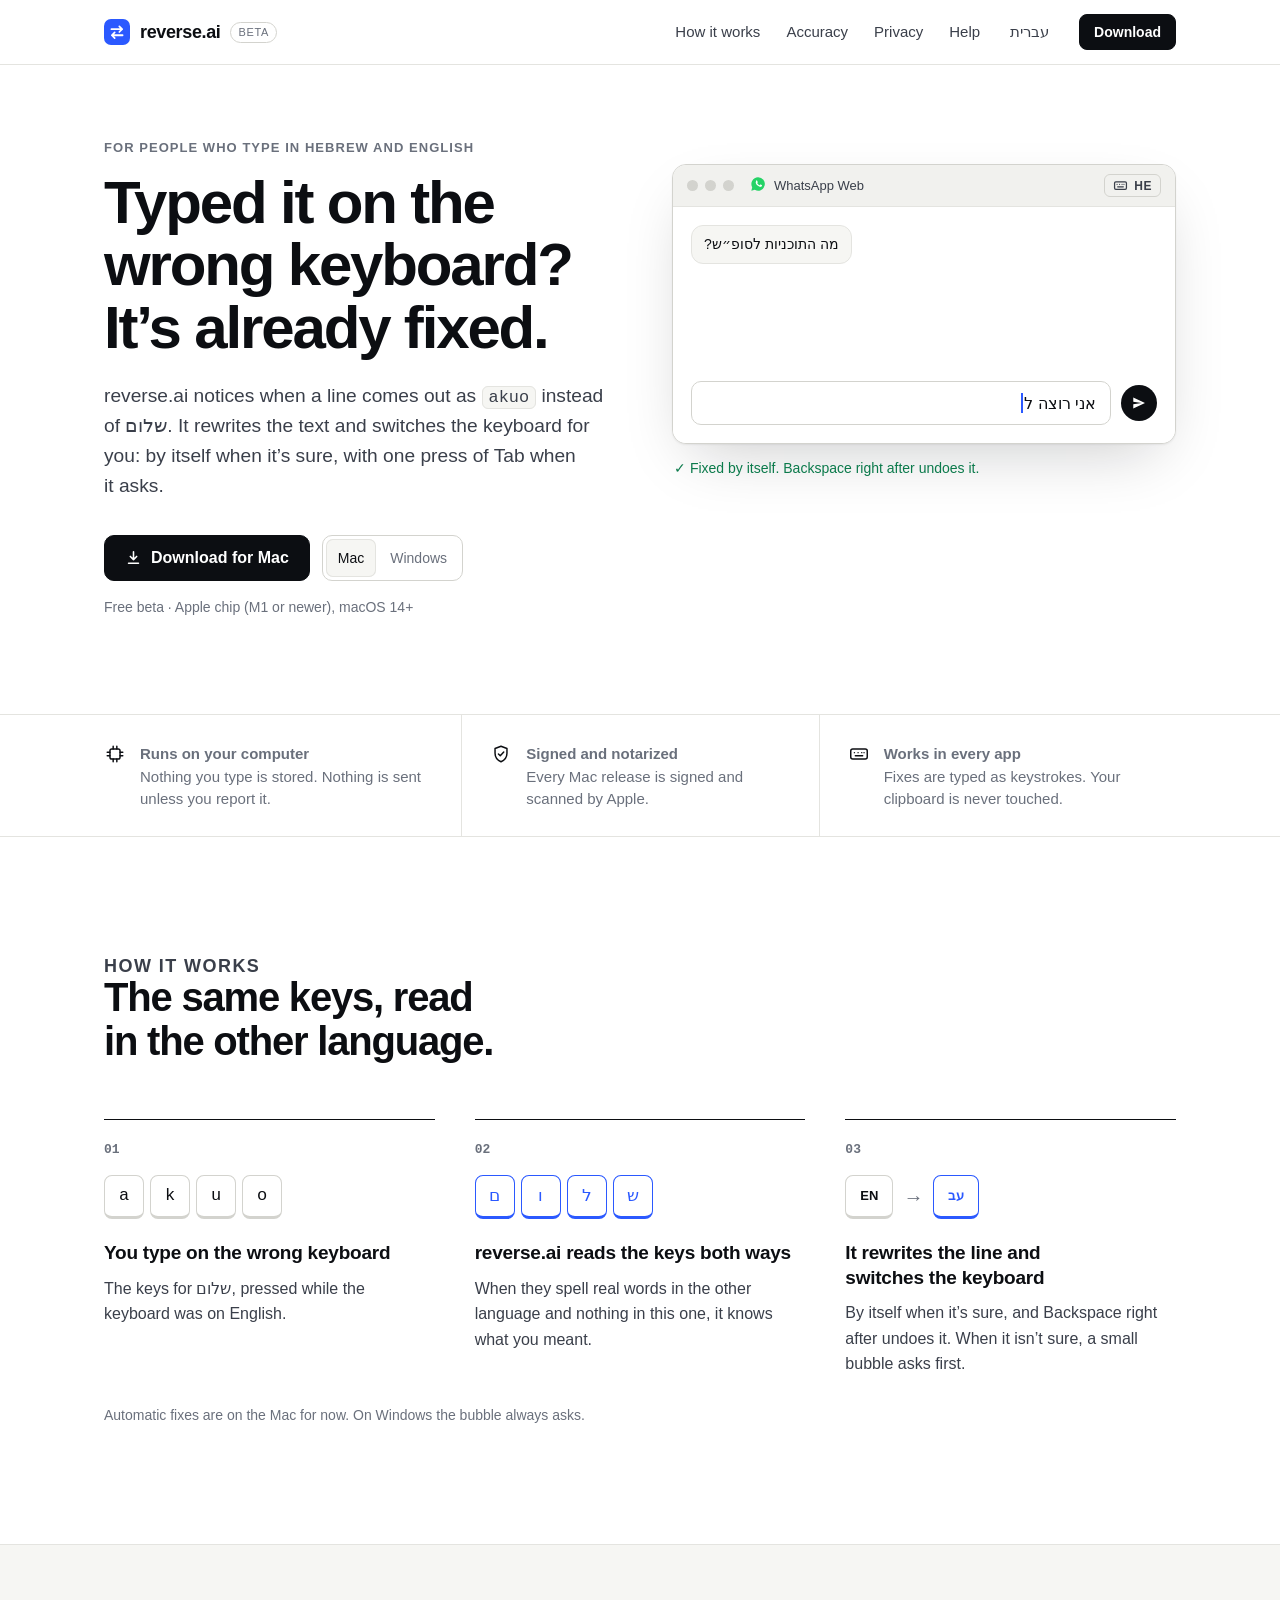
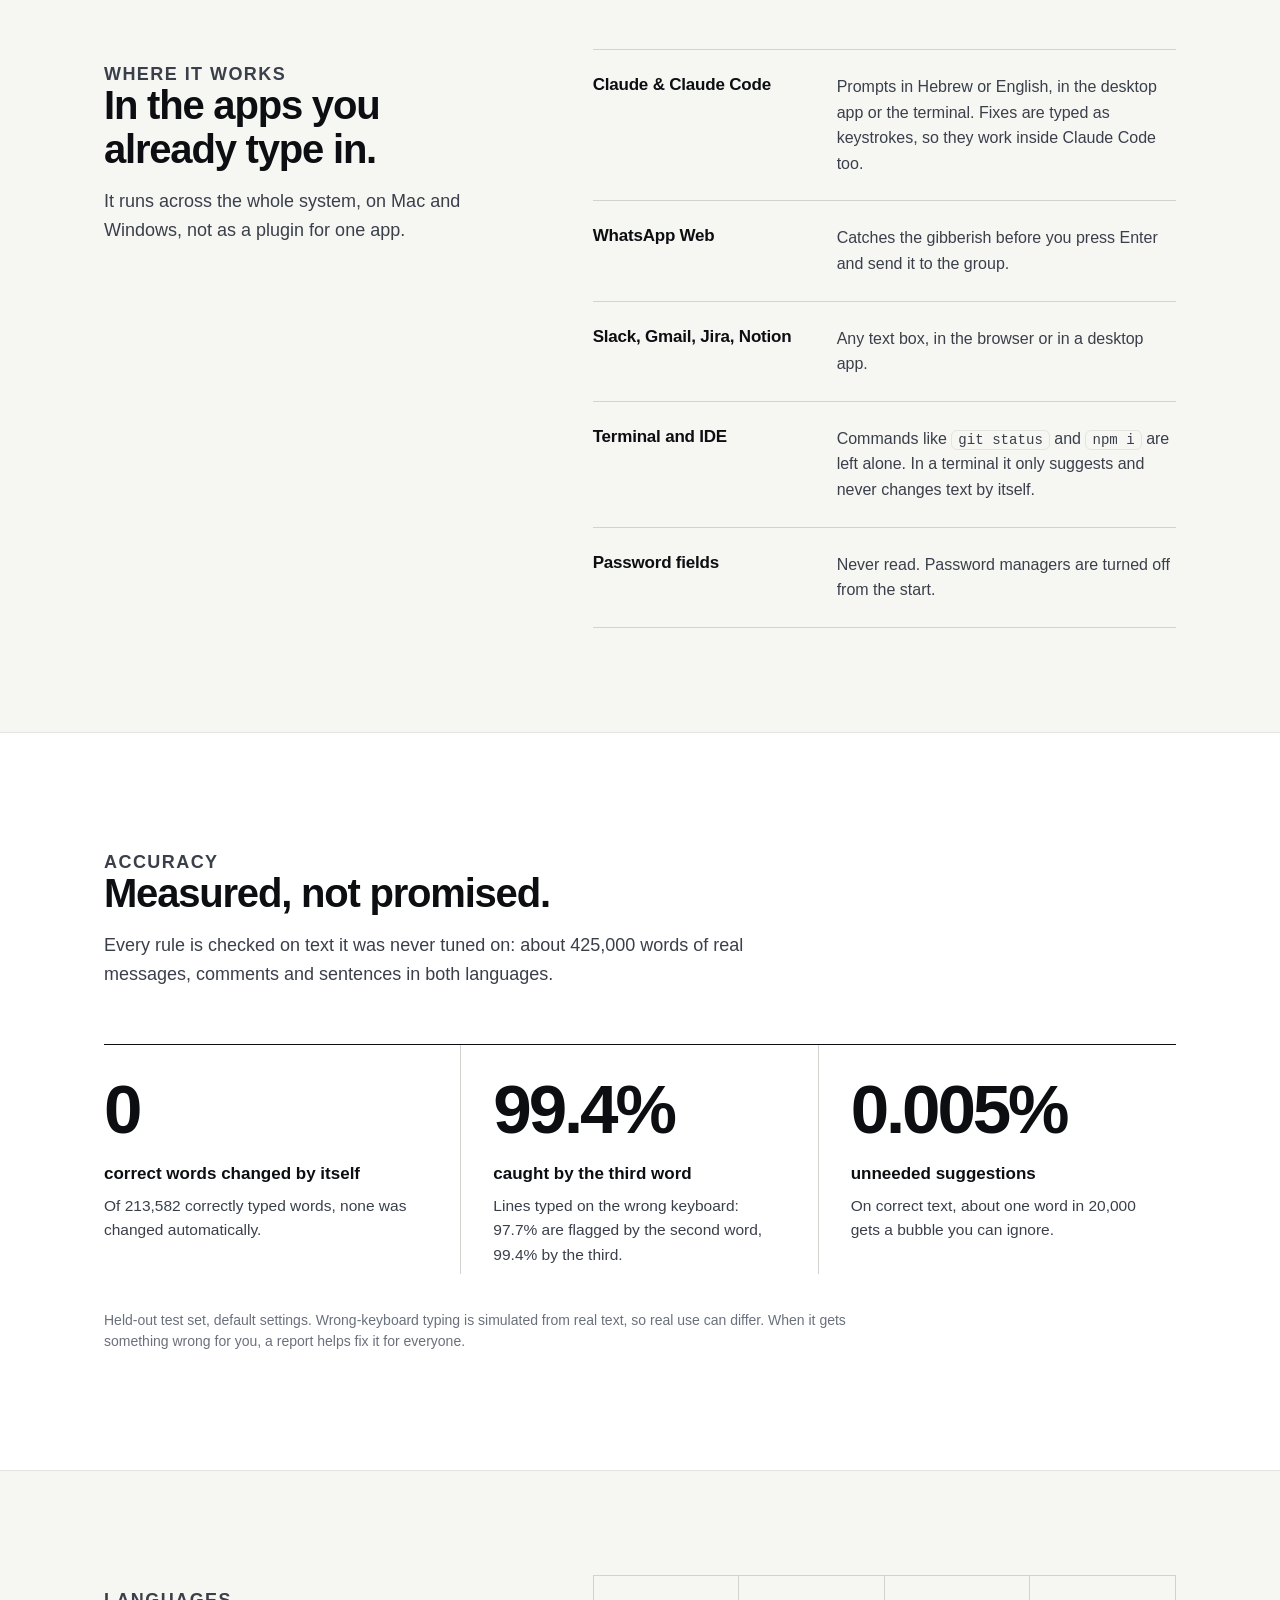
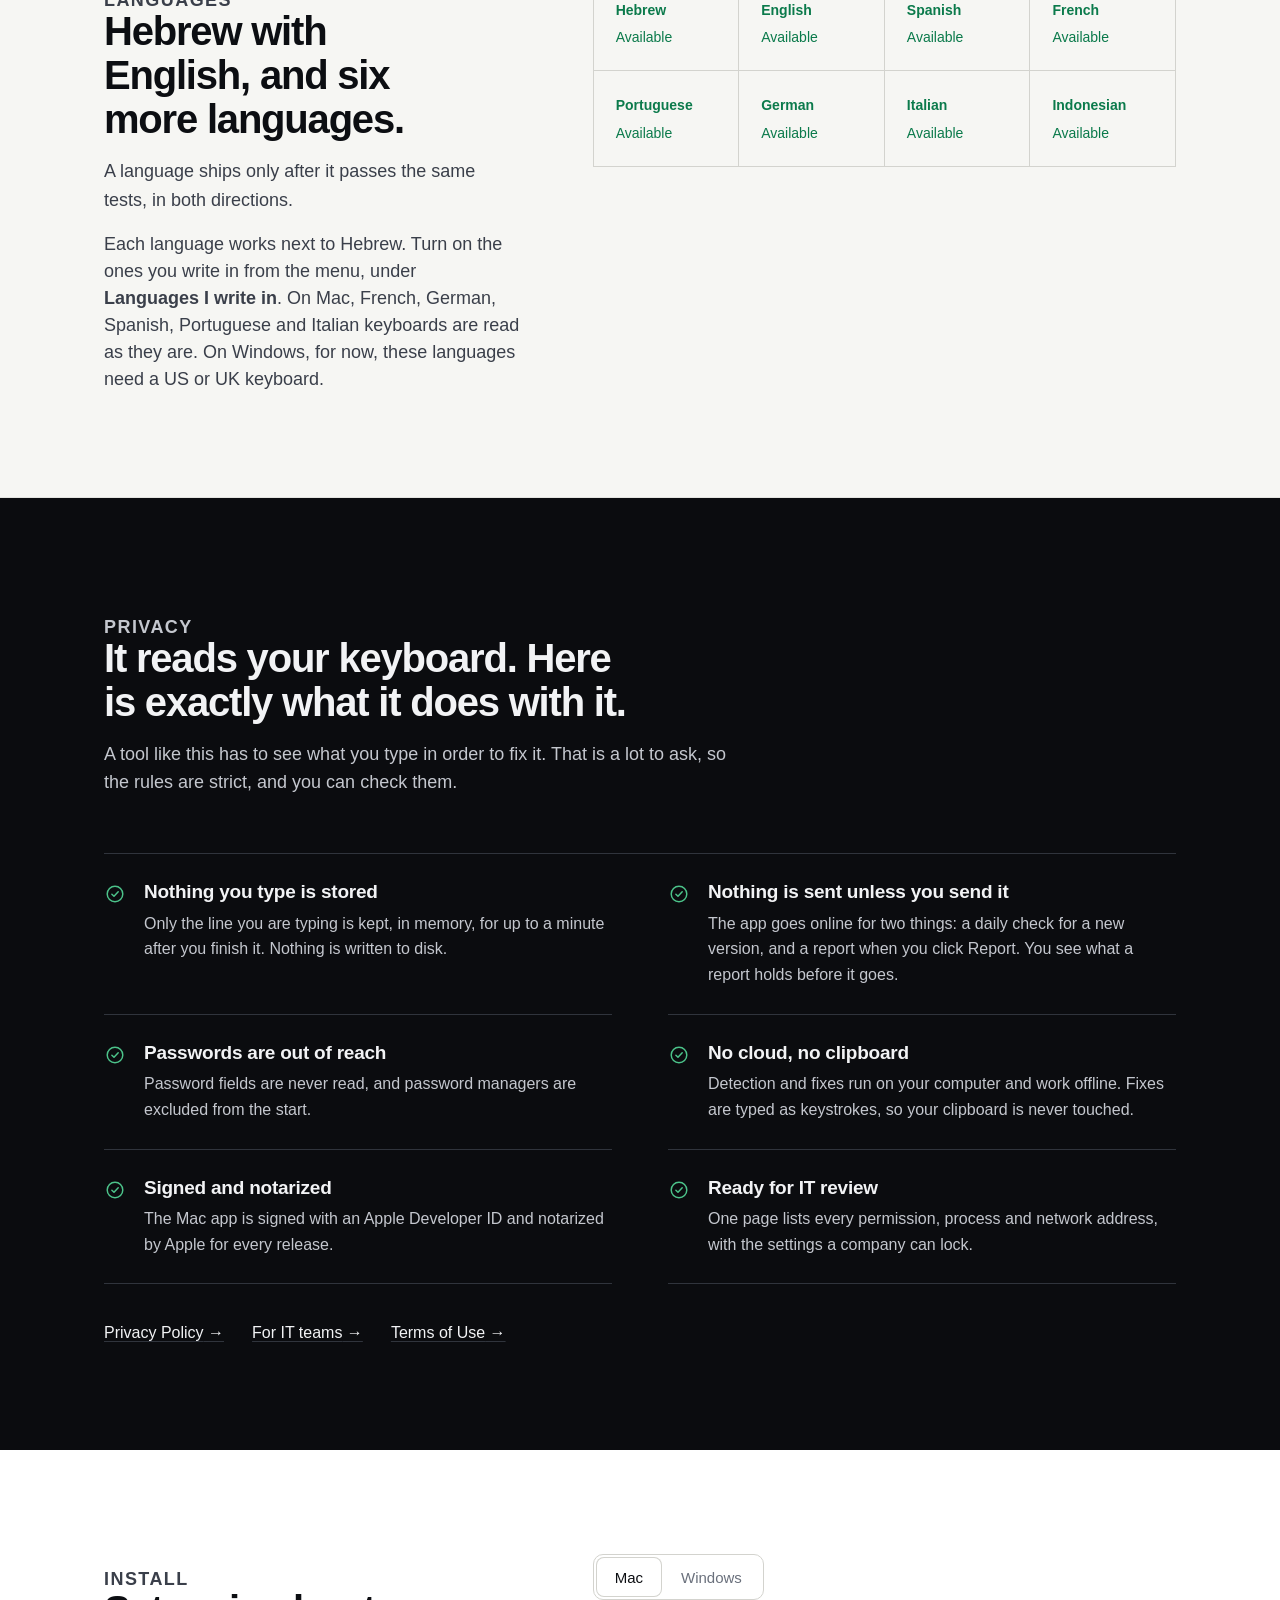
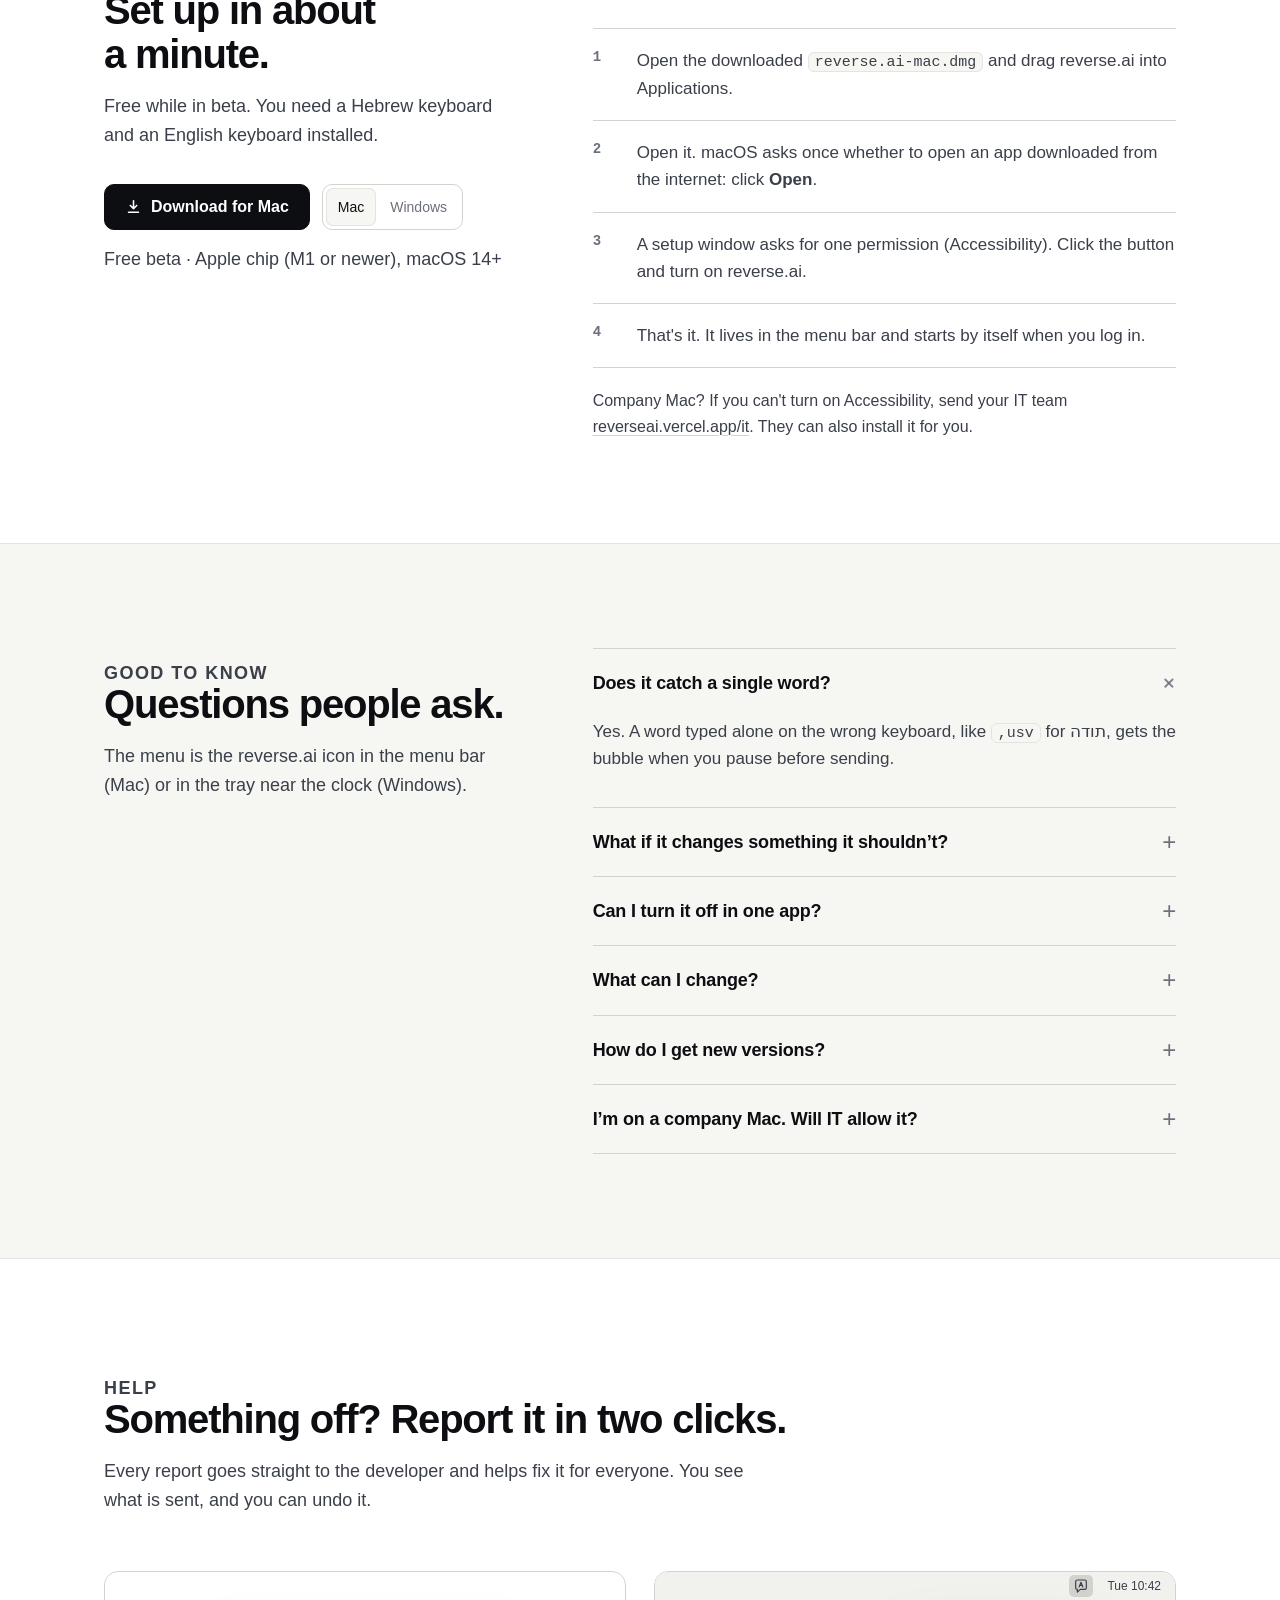
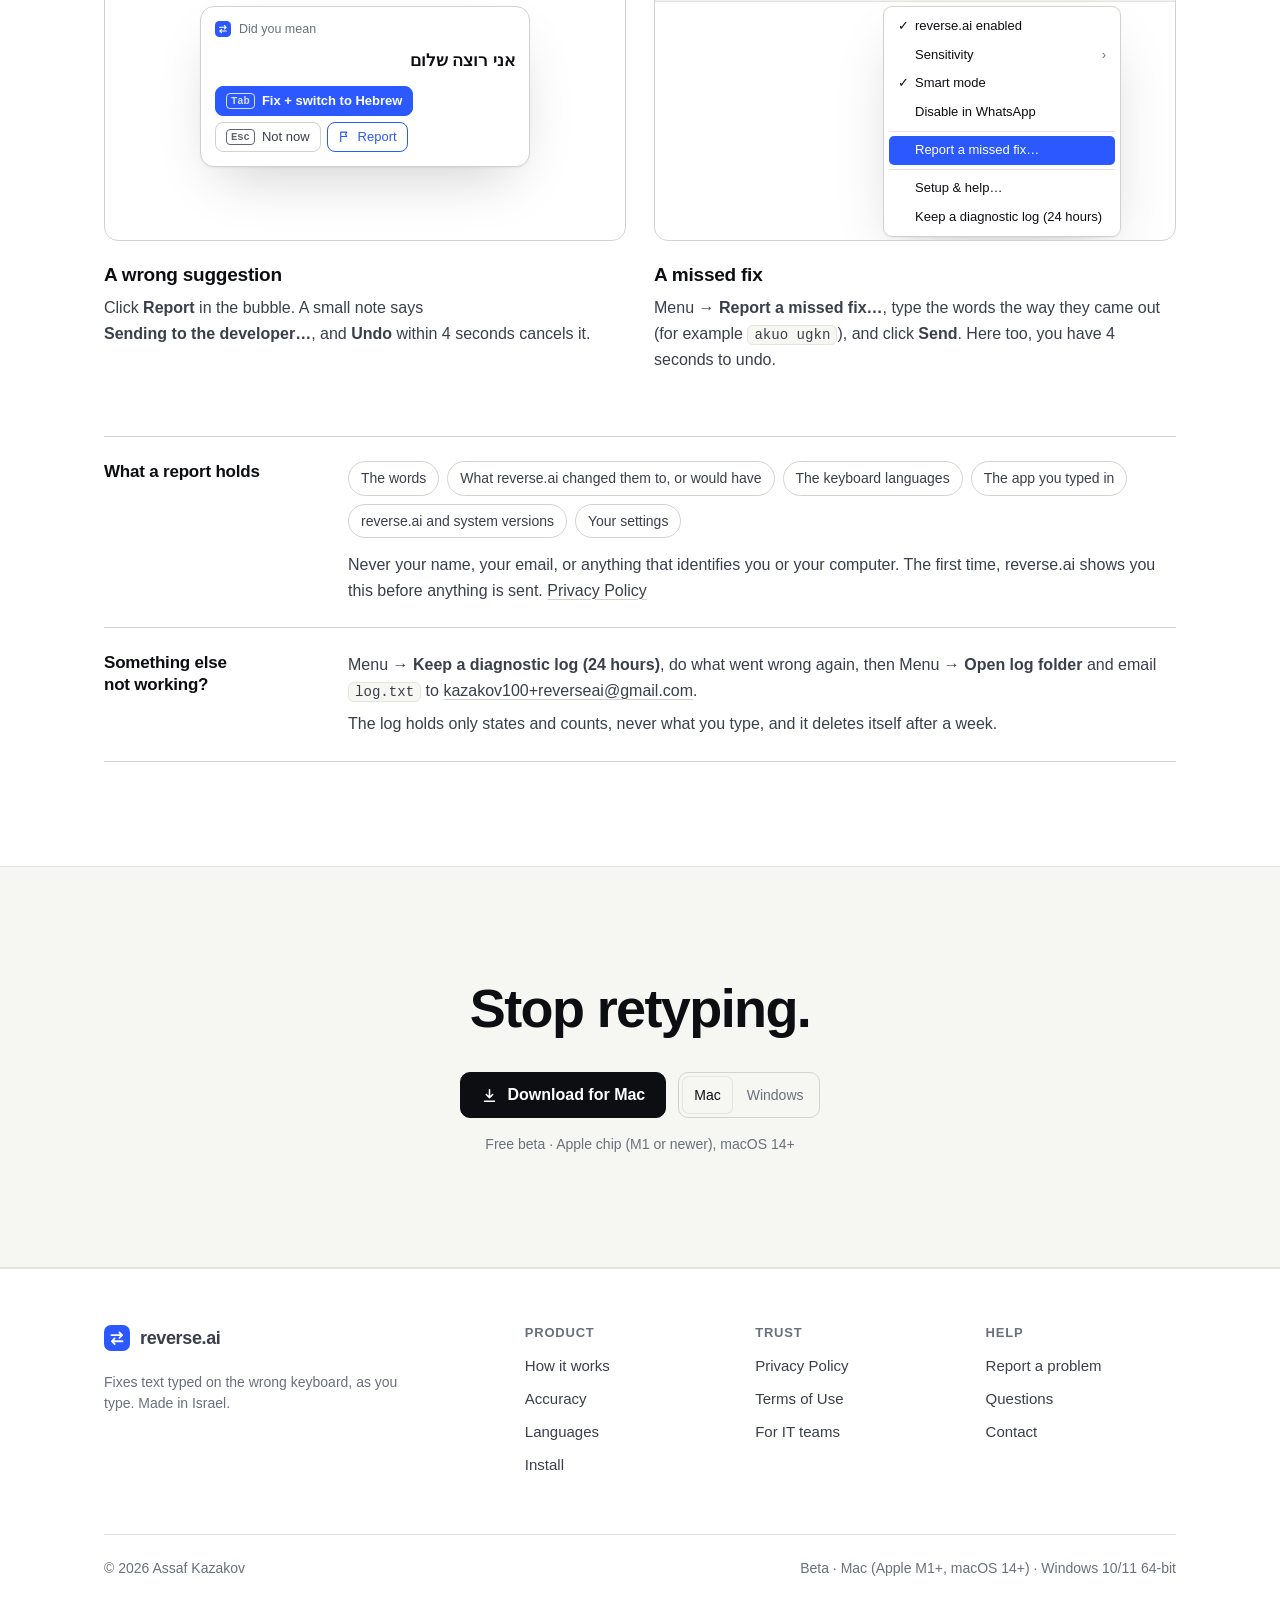
==== commit 2821ffe6: "Redesign; 0.1.11: six more languages listed as available - New look for all five pages (assets/site." ====
--- a/index.html
+++ b/index.html
@@ -3,272 +3,199 @@
 <head>
 <meta charset="utf-8">
 <meta name="viewport" content="width=device-width, initial-scale=1">
-<title>reverse.ai</title>
-<meta name="description" content="For people who work in Hebrew and English: reverse.ai catches text typed in the wrong keyboard, in Claude Code, WhatsApp Web, Slack and anywhere else. Free beta for Mac and Windows.">
-<meta property="og:title" content="reverse.ai — think in Hebrew, work in English">
-<meta property="og:description" content="Typed a line in the wrong keyboard? It fixes it for you. Works in Claude Code, WhatsApp Web, Slack — Mac and Windows, free beta.">
-<link rel="icon" href="data:image/svg+xml,%3Csvg xmlns='http://www.w3.org/2000/svg' viewBox='0 0 32 32'%3E%3Cdefs%3E%3ClinearGradient id='g' x1='0' y1='0' x2='1' y2='1'%3E%3Cstop offset='0' stop-color='%234d5cfa'/%3E%3Cstop offset='1' stop-color='%23219efa'/%3E%3C/linearGradient%3E%3C/defs%3E%3Ccircle cx='16' cy='16' r='16' fill='url(%23g)'/%3E%3Ctext x='16' y='22' font-family='Arial' font-weight='700' font-size='17' fill='white' text-anchor='middle'%3EA%3C/text%3E%3C/svg%3E">
-<link rel="preload" href="/fonts/rubik-latin.woff2" as="font" type="font/woff2" crossorigin>
-<style>
-/* Rubik (SIL Open Font License, fonts/OFL.txt), served from this site: no request goes to Google */
-@font-face { font-family: Rubik; font-style: normal; font-weight: 400 700; font-display: swap; src: url(/fonts/rubik-hebrew.woff2) format('woff2'); unicode-range: U+0307-0308, U+0590-05FF, U+200C-2010, U+20AA, U+25CC, U+FB1D-FB4F; }
-@font-face { font-family: Rubik; font-style: normal; font-weight: 400 700; font-display: swap; src: url(/fonts/rubik-latin-ext.woff2) format('woff2'); unicode-range: U+0100-02BA, U+02BD-02C5, U+02C7-02CC, U+02CE-02D7, U+02DD-02FF, U+0304, U+0308, U+0329, U+1D00-1DBF, U+1E00-1E9F, U+1EF2-1EFF, U+2020, U+20A0-20AB, U+20AD-20C4, U+2113, U+2C60-2C7F, U+A720-A7FF; }
-@font-face { font-family: Rubik; font-style: normal; font-weight: 400 700; font-display: swap; src: url(/fonts/rubik-latin.woff2) format('woff2'); unicode-range: U+0000-00FF, U+0131, U+0152-0153, U+02BB-02BC, U+02C6, U+02DA, U+02DC, U+0304, U+0308, U+0329, U+2000-206F, U+20AC, U+2122, U+2191, U+2193, U+2212, U+2215, U+FEFF, U+FFFD; }
-:root {
-  --a: #4d5cfa; --b: #219efa; --grad: linear-gradient(135deg, var(--a), var(--b));
-  --bg: #f5f6fb; --card: #fff; --ink: #141a38; --muted: #5d6380; --line: rgba(20,26,56,.10); --chip: rgba(20,26,56,.05);
-  --shadow: 0 12px 32px rgba(20,26,56,.08); --term: #12152a; --termInk: #e6e9f8;
-}
-@media (prefers-color-scheme: dark) {
-  :root { --bg: #0d0f1e; --card: #171a2d; --ink: #eef0fb; --muted: #a2a7c4; --line: rgba(255,255,255,.10); --chip: rgba(255,255,255,.06); --shadow: 0 12px 32px rgba(0,0,0,.35); --term: #0a0c18; }
-}
-* { box-sizing: border-box; }
-html { -webkit-text-size-adjust: 100%; }
-body { margin: 0; background: var(--bg); color: var(--ink); font: 16px/1.55 Rubik, system-ui, -apple-system, "Segoe UI", sans-serif; }
-[lang=he] .en, [lang=en] .he { display: none; }
-a { color: var(--a); }
-.wrap { max-width: 780px; margin: 0 auto; padding: 20px 16px 56px; }
-
-header { display: flex; align-items: center; gap: 10px; }
-.logo { width: 34px; height: 34px; border-radius: 50%; background: var(--grad); display: grid; place-items: center; color: #fff; font-weight: 700; font-size: 15px; flex: none; }
-.name { font-weight: 700; font-size: 20px; letter-spacing: -.01em; direction: ltr; }
-.pill { font-size: 12px; font-weight: 500; padding: 2px 9px; border-radius: 99px; background: var(--chip); color: var(--muted); }
-.lang { margin-inline-start: auto; border: 1px solid var(--line); background: var(--card); color: var(--ink); border-radius: 99px; padding: 6px 14px; font: inherit; font-size: 14px; cursor: pointer; }
-
-.eyebrow { margin: 44px 0 0; color: var(--a); font-weight: 500; font-size: 15px; }
-h1 { font-size: clamp(30px, 6.4vw, 48px); line-height: 1.1; letter-spacing: -.02em; margin: 8px 0 14px; }
-.grad { background: var(--grad); -webkit-background-clip: text; background-clip: text; color: transparent; }
-.lead { color: var(--muted); font-size: 18px; margin: 0 0 28px; max-width: 620px; }
-.k { direction: ltr; unicode-bidi: isolate; font-family: ui-monospace, Menlo, Consolas, monospace; font-size: .9em; background: var(--chip); padding: 1px 6px; border-radius: 5px; color: var(--ink); }
-
-/* demo: an app's text field and the suggestion bubble */
-.demo { background: var(--card); border: 1px solid var(--line); border-radius: 18px; padding: 18px 20px 20px; box-shadow: var(--shadow); }
-.top { display: flex; justify-content: space-between; align-items: center; margin-bottom: 10px; direction: ltr; }
-.kb { font-size: 12px; font-weight: 700; letter-spacing: .04em; padding: 3px 9px; border-radius: 7px; border: 1px solid var(--line); color: var(--muted); transition: background .2s, color .2s; }
-.kb { display: inline-flex; align-items: center; gap: 6px; }
-.kb svg { width: 16px; height: 16px; }
-.kb.flash { background: var(--grad); color: #fff; border-color: transparent; }
-.stage { position: relative; margin-top: 14px; }
-.hint { position: absolute; top: 4px; left: 0; right: 0; margin: 0; color: var(--a); font-weight: 500; font-size: 15px; opacity: 0; transition: opacity .25s; }
-.hint.show { opacity: 1; }
-.app { display: inline-flex; align-items: center; gap: 7px; font-size: 13px; font-weight: 500; color: var(--muted); direction: ltr; }
-.app #appIcon { display: inline-flex; }
-.app svg { width: 18px; height: 18px; }
-/* each app's screen: context on top, the input row at the bottom */
-.screen { direction: ltr; height: 184px; border-radius: 12px; overflow: hidden; display: flex; flex-direction: column; border: 1px solid var(--line); background: var(--card); }
-.ctx { flex: 1; min-height: 0; overflow: hidden; }
-.row { display: flex; align-items: center; gap: 8px; padding: 10px; }
-.row .field { flex: 1; min-width: 0; }
-.send:empty { display: none; }
-.screen.wa { background: #efeae2; border-color: transparent; }
-.wa .ctx { padding: 12px 12px 0; }
-.wa .msg { display: inline-block; direction: rtl; background: #fff; color: #111b21; padding: 6px 10px; border-radius: 0 8px 8px 8px; font-size: 15px; box-shadow: 0 1px .5px rgba(0,0,0,.13); }
-.wa .field { background: #fff; color: #111b21; border-radius: 22px; }
-.send.wa { width: 44px; height: 44px; border-radius: 50%; background: #00a884; display: grid; place-items: center; flex: none; }
-.send svg { width: 18px; height: 18px; fill: #fff; }
-.sl-ch { padding: 9px 12px; font-weight: 700; font-size: 15px; border-bottom: 1px solid var(--line); }
-.sl-msg { padding: 9px 12px 0; font-size: 15px; display: flex; gap: 8px; align-items: flex-start; }
-.sl-msg .av { width: 26px; height: 26px; border-radius: 6px; background: #e8912d; color: #fff; display: grid; place-items: center; font-size: 13px; font-weight: 700; flex: none; }
-.sl-msg b { display: block; font-size: 14px; }
-.slack .row { margin: 0 10px 10px; padding: 4px 6px 4px 0; border: 1px solid var(--line); border-radius: 8px; }
-.slack .field { background: none; }
-.send.slack { width: 32px; height: 28px; border-radius: 6px; background: #007a5a; display: grid; place-items: center; flex: none; }
-.gm-head { background: #f2f6fc; padding: 8px 14px; font-size: 14px; font-weight: 500; }
-.gm-line { padding: 6px 14px; font-size: 14px; color: var(--muted); border-bottom: 1px solid var(--line); }
-.gm-line span { color: var(--ink); margin-left: 8px; }
-.gmail .row { flex-direction: column; align-items: flex-start; gap: 6px; }
-.gmail .field { background: none; width: 100%; font-size: 18px; padding: 4px 4px; min-height: 40px; }
-.send.gmail { background: #0b57d0; color: #fff; padding: 8px 18px; border-radius: 18px; font-size: 14px; font-weight: 500; flex: none; }
-.screen.term { background: var(--term); border-color: transparent; }
-.tm-head { display: flex; gap: 6px; padding: 10px 12px 6px; }
-.tm-head i { width: 10px; height: 10px; border-radius: 50%; background: #ff5f57; }
-.tm-head i + i { background: #febc2e; } .tm-head i + i + i { background: #28c840; }
-.tm-line { padding: 2px 14px; font: 14px/1.5 ui-monospace, Menlo, Consolas, monospace; color: #d97757; }
-.tm-line.dim { color: #8a8fb0; }
-@media (prefers-color-scheme: dark) {
-  .screen.wa { background: #0b141a; } .wa .msg { background: #202c33; color: #e9edef; } .wa .field { background: #2a3942; color: #e9edef; }
-  .gm-head { background: #283142; }
-}
-.field { direction: ltr; font-size: 20px; min-height: 48px; padding: 8px 14px; border-radius: 10px; background: var(--chip); display: flex; align-items: center; white-space: nowrap; overflow: hidden; }
-.field.rtl { direction: rtl; }
-.field.term { background: var(--term); color: var(--termInk); font-family: ui-monospace, Menlo, Consolas, monospace; font-size: 17px; }
-.field.term::before { content: ">"; color: #d97757; margin-right: 10px; }
-.caret { display: inline-block; width: 2px; height: 24px; background: var(--a); margin-inline-start: 2px; animation: blink 1s steps(1) infinite; }
-.field.term .caret { background: var(--termInk); width: 9px; opacity: .8; }
-@keyframes blink { 50% { opacity: 0; } }
-.bubble { direction: ltr; margin: 0 auto 0 0; max-width: 430px; border-radius: 16px; padding: 14px; border: 1.2px solid transparent;
-  background: linear-gradient(var(--card), var(--card)) padding-box, var(--grad) border-box;
-  box-shadow: 0 10px 26px rgba(20,26,56,.16); opacity: 0; transform: translateY(6px); transition: opacity .25s, transform .25s; }
-.bubble.show { opacity: 1; transform: none; }
-.bh { display: flex; align-items: center; gap: 8px; color: var(--muted); font-size: 14px; }
-.bh .logo { width: 20px; height: 20px; font-size: 10px; }
-.sug { margin: 10px 0 12px; padding: 10px 14px; border-radius: 10px; background: rgba(77,92,250,.08); font-size: 20px; font-weight: 700; }
-.acts { display: flex; gap: 8px; flex-wrap: wrap; }
-.act { display: inline-flex; align-items: center; gap: 7px; padding: 7px 14px 7px 8px; border-radius: 99px; font-size: 14px; font-weight: 500; transition: transform .12s, filter .12s; }
-.act.fix { background: var(--grad); color: #fff; box-shadow: 0 4px 12px rgba(77,92,250,.35); }
-.act.no { background: var(--chip); color: var(--muted); }
-.act.pressed { transform: scale(.95); filter: brightness(1.15); }
-.kc { font-size: 11px; font-weight: 700; padding: 1px 6px; border-radius: 5px; border: .6px solid currentColor; opacity: .85; }
-
-/* download */
-.get { margin: 30px 0 8px; display: flex; flex-direction: column; align-items: flex-start; gap: 10px; }
-.btns { display: flex; gap: 10px; flex-wrap: wrap; align-items: center; }
-.seg { display: inline-flex; background: var(--chip); border-radius: 12px; padding: 4px; }
-.seg button { border: 0; background: none; color: var(--muted); font: inherit; font-size: 15px; font-weight: 500; padding: 10px 16px; border-radius: 9px; cursor: pointer; }
-.seg button[aria-pressed=true] { background: var(--card); color: var(--ink); box-shadow: 0 1px 4px rgba(20,26,56,.12); }
-.btn { display: inline-flex; align-items: center; gap: 10px; padding: 14px 24px; border-radius: 14px; background: var(--grad); color: #fff; text-decoration: none; font-size: 18px; font-weight: 500; box-shadow: 0 8px 20px rgba(77,92,250,.35); }
-.btn:hover { filter: brightness(1.06); }
-.btn svg { width: 20px; height: 20px; flex: none; }
-.small { color: var(--muted); font-size: 14px; margin: 0; }
-.note { background: var(--card); border: 1px solid var(--line); border-radius: 12px; padding: 12px 14px; margin: 0; }
-
-h2 { font-size: 24px; letter-spacing: -.01em; margin: 48px 0 6px; }
-.sub { color: var(--muted); margin: 0 0 16px; }
-.grid { display: grid; grid-template-columns: repeat(auto-fit, minmax(300px, 1fr)); gap: 12px; }
-.grid.three { grid-template-columns: repeat(auto-fit, minmax(220px, 1fr)); }
-.card { background: var(--card); border: 1px solid var(--line); border-radius: 14px; padding: 16px 18px; }
-.card > b, .how > div > b { display: block; margin-bottom: 4px; font-size: 17px; }
-.card p { color: var(--muted); font-size: 15px; margin: 0; }
-
-/* install steps */
-.tabs { display: inline-flex; background: var(--chip); border-radius: 99px; padding: 3px; margin-bottom: 14px; }
-.tab { border: 0; background: none; color: var(--muted); font: inherit; font-size: 15px; padding: 6px 16px; border-radius: 99px; cursor: pointer; }
-.tab[aria-selected=true] { background: var(--card); color: var(--ink); box-shadow: 0 1px 4px rgba(20,26,56,.12); }
-.panel { background: var(--card); border: 1px solid var(--line); border-radius: 14px; padding: 6px 20px; }
-.panel[hidden] { display: none; }
-.panel ol { padding-inline-start: 20px; }
-.panel li { margin: 8px 0; }
-code { direction: ltr; unicode-bidi: isolate; font-family: ui-monospace, Menlo, Consolas, monospace; font-size: .92em; background: var(--chip); padding: 1px 6px; border-radius: 5px; }
-
-footer { margin-top: 44px; padding-top: 18px; border-top: 1px solid var(--line); color: var(--muted); font-size: 14px; display: flex; flex-wrap: wrap; gap: 6px 16px; }
-
-/* the bubble's Report button (main demo and the report pictures) */
-b[dir], a[dir] { unicode-bidi: isolate; white-space: nowrap; }   /* English menu names inside Hebrew sentences */
-.act.rep { background: var(--chip); color: var(--muted); padding: 7px 14px 7px 11px; }
-.act.rep svg { width: 13px; height: 13px; }
-.act.rep.hl { box-shadow: 0 0 0 2px var(--a); color: var(--ink); }
-
-/* report: two small pictures, each over its explanation */
-.how { display: flex; flex-direction: column; gap: 14px; }
-.mock { direction: ltr; position: relative; height: 236px; border-radius: 12px; background: var(--chip); overflow: hidden; display: flex; align-items: center; justify-content: center; padding: 12px; }
-.mock .bubble { margin: 0; max-width: 100%; padding: 12px; }
-.mock .sug { font-size: 17px; margin: 8px 0 10px; padding: 8px 12px; }
-.mock .act { font-size: 12.5px; padding: 6px 11px 6px 7px; }
-.mock .act.rep { padding: 6px 11px 6px 9px; }
-.toast { position: absolute; left: 50%; bottom: 16px; transform: translate(-50%, 8px); opacity: 0; display: flex; align-items: center; gap: 10px; background: var(--card); border: 1px solid var(--line); border-radius: 12px; padding: 10px 14px; box-shadow: var(--shadow); font-size: 13px; font-weight: 500; white-space: nowrap; overflow: hidden; transition: opacity .25s, transform .25s; }
-.toast.show { opacity: 1; transform: translate(-50%, 0); }
-.toast svg { width: 15px; height: 15px; color: var(--muted); flex: none; }
-.toast .undo { color: var(--a); font-weight: 700; }
-.toast .bar { position: absolute; left: 0; bottom: 0; height: 2px; width: 0; background: var(--grad); }
-.toast.run .bar { animation: bar 4s linear forwards; }
-@keyframes bar { from { width: 100%; } to { width: 0; } }
-.mbar { position: absolute; top: 0; left: 0; right: 0; height: 26px; display: flex; justify-content: flex-end; align-items: center; gap: 14px; padding: 0 12px; font-size: 12px; font-weight: 500; background: var(--card); border-bottom: 1px solid var(--line); }
-.mbar .mi { width: 24px; height: 20px; display: grid; place-items: center; border-radius: 5px; transition: background .2s; }
-.mbar .mi svg { width: 16px; height: 16px; }
-.mbar .mi.on { background: var(--chip); box-shadow: inset 0 0 0 1px var(--line); }
-.menu { position: absolute; top: 30px; right: 30px; width: min(262px, calc(100% - 40px)); background: var(--card); border: 1px solid var(--line); border-radius: 9px; box-shadow: var(--shadow); padding: 5px; font-size: 13px; opacity: 0; transform: translateY(-4px); transition: opacity .2s, transform .2s; }
-.menu.show { opacity: 1; transform: none; }
-.menu div { position: relative; padding: 3px 8px 3px 22px; border-radius: 5px; white-space: nowrap; overflow: hidden; text-overflow: ellipsis; transition: background .15s, color .15s; }
-.menu .ck::before { content: "✓"; position: absolute; left: 7px; }
-.menu .gt::after { content: "›"; position: absolute; right: 9px; color: var(--muted); }
-.menu hr { border: 0; border-top: 1px solid var(--line); margin: 4px 6px; }
-.menu .hi { background: var(--grad); color: #fff; }
-.dlg { position: absolute; left: 50%; top: 50%; width: min(272px, calc(100% - 24px)); transform: translate(-50%, -46%); opacity: 0; transition: opacity .2s, transform .2s; background: var(--card); border: 1px solid var(--line); border-radius: 12px; box-shadow: var(--shadow); padding: 12px 14px; font-size: 12.5px; }
-.dlg.show { opacity: 1; transform: translate(-50%, -50%); }
-.dlg .logo { width: 22px; height: 22px; font-size: 11px; }
-.dlg b { display: block; font-size: 13.5px; margin: 6px 0 2px; }
-.dlg p { margin: 0 0 8px; color: var(--muted); font-size: 12px; line-height: 1.35; }
-.dlg .in { border: 1px solid var(--line); border-radius: 6px; padding: 3px 8px; margin-bottom: 6px; min-height: 25px; font-size: 13px; }
-.dlg .in.ph { color: var(--muted); }
-.dlg .bt { display: flex; justify-content: flex-end; gap: 6px; margin-top: 8px; }
-.dlg .bt span { padding: 3px 12px; border-radius: 6px; background: var(--chip); font-size: 12.5px; font-weight: 500; transition: transform .12s, filter .12s; }
-.dlg .bt .go { background: var(--grad); color: #fff; }
-.dlg .bt .go.pressed { transform: scale(.94); filter: brightness(1.15); }
-.chips { display: flex; flex-wrap: wrap; gap: 6px; margin: 10px 0; }
-.chips span { font-size: 13.5px; padding: 4px 11px; border-radius: 99px; background: var(--chip); }
-.card ol { color: var(--muted); font-size: 15px; margin: 6px 0 8px; padding-inline-start: 20px; }
-.card ol li { margin: 4px 0; }
-
-@media (max-width: 480px) { .btn { width: 100%; justify-content: center; } .btns { width: 100%; } .seg { width: 100%; } .seg button { flex: 1; } .eyebrow { margin-top: 32px; } .grid { grid-template-columns: 1fr; } }
-@media (prefers-reduced-motion: reduce) { .bubble, .toast, .menu { transition: none; } .caret { animation: none; } }
-</style>
+<title>reverse.ai — the wrong keyboard, fixed as you type</title>
+<meta name="description" content="reverse.ai notices when you type Hebrew on the English keyboard, or the other way round, rewrites the line and switches the keyboard. Runs on your computer. Free beta for Mac and Windows.">
+<meta property="og:title" content="reverse.ai — the wrong keyboard, fixed as you type">
+<meta property="og:description" content="Typed a line on the wrong keyboard? It's already fixed. Runs on your computer, in every app. Free beta for Mac and Windows.">
+<meta property="og:type" content="website">
+<meta name="theme-color" content="#ffffff" media="(prefers-color-scheme: light)">
+<meta name="theme-color" content="#0b0c0f" media="(prefers-color-scheme: dark)">
+<link rel="icon" href="data:image/svg+xml,%3Csvg xmlns='http://www.w3.org/2000/svg' viewBox='0 0 28 28'%3E%3Crect width='28' height='28' rx='7.5' fill='%232b59ff'/%3E%3Cpath d='M8 11h11.5m0 0-3-3m3 3-3 3M20 17.5H8.5m0 0 3-3m-3 3 3 3' fill='none' stroke='%23fff' stroke-width='1.9' stroke-linecap='round' stroke-linejoin='round'/%3E%3C/svg%3E">
+<link rel="stylesheet" href="/assets/site.css">
 </head>
 <body>
-<div class="wrap">
-  <header>
-    <div class="logo">A</div>
-    <div class="name">reverse.ai</div>
-    <span class="pill"><span class="he">בטא</span><span class="en">beta</span></span>
-    <button class="lang" id="lang" type="button"><span class="he">English</span><span class="en">עברית</span></button>
-  </header>
-
-  <p class="eyebrow"><span class="he">לכל מי שעובד בעברית ובאנגלית</span><span class="en">For people who work in Hebrew and English</span></p>
-  <h1>
-    <span class="he">חושבים בעברית. עובדים באנגלית.<br><span class="grad">ולא מקלידים שוב אף שורה.</span></span>
-    <span class="en">Think in Hebrew. Work in English.<br><span class="grad">Never retype a line again.</span></span>
-  </h1>
-  <p class="lead">
-    <span class="he">שרשור בסלאק באנגלית, וואטסאפ בעברית, פרומפט ל-Claude בשתיהן. כשמחליפים שפה כל היום, יוצא <span class="k">akuo</span> במקום שלום — מוחקים, מחליפים מקלדת, מקלידים שוב. reverse.ai תופס את זה תוך כדי הקלדה, מתקן ומחליף את שפת המקלדת בשבילך: לבד כשהוא בטוח, ובלחיצה על Tab כשהוא שואל.</span>
-    <span class="en">A Slack thread in English, WhatsApp in Hebrew, a prompt to Claude in both. When you switch languages all day, you end up with <span class="k">akuo</span> instead of שלום — delete, switch keyboards, retype. reverse.ai catches it as you type, fixes it and switches the keyboard for you: by itself when it's sure, with one press of Tab when it asks.</span>
-  </p>
-
-  <div class="demo" aria-hidden="true">
-    <div class="top"><div class="app" id="app"><span id="appIcon"></span><span id="appName">WhatsApp Web</span></div><span class="kb" id="kb"><svg viewBox="0 0 24 24" fill="none" stroke="currentColor" stroke-width="2" stroke-linecap="round"><rect x="2.5" y="6" width="19" height="12" rx="2"/><path d="M6.5 10h.01M10.5 10h.01M14.5 10h.01M17.5 10h.01M7.5 14h9"/></svg><b id="kbLang">EN</b></span></div>
-    <div class="screen" id="screen">
-      <div class="ctx" id="ctx"></div>
-      <div class="row"><div class="field" id="field"><span id="typed"></span><span class="caret"></span></div><span class="send" id="send"></span></div>
-    </div>
-    <div class="stage">
-    <p class="hint" id="hint"></p>
-    <div class="bubble" id="bubble">
-      <div class="bh"><div class="logo">A</div>Did you mean</div>
-      <div class="sug" id="sug"></div>
-      <div class="acts">
-        <span class="act fix" id="fix"><span class="kc">Tab</span><span id="fixLabel"></span></span>
-        <span class="act no"><span class="kc">Esc</span>Not now</span>
-        <span class="act rep"><svg viewBox="0 0 24 24" fill="none" stroke="currentColor" stroke-width="2.4" stroke-linecap="round" stroke-linejoin="round"><path d="M5 21V4h11l-2 4 2 4H5"/></svg>Report</span>
-      </div>
-    </div>
-    </div>
-  </div>
-
-  <section class="get" id="get"></section>
-
-  <h2><span class="he">בנוי לאפליקציות שאתם חיים בהן</span><span class="en">Made for the apps you live in</span></h2>
-  <p class="sub"><span class="he">במק ובווינדוס, בכל מקום שאפשר להקליד.</span><span class="en">On Mac and Windows, anywhere you can type.</span></p>
-  <div class="grid">
-    <div class="card"><b dir="ltr">Claude &amp; Claude Code</b>
-      <p class="he">פרומפטים בעברית או באנגלית, באפליקציה או בטרמינל. התיקון מוקלד כהקשות, אז הוא עובד גם בתוך Claude Code ולא נוגע בלוח ההעתקה.</p>
-      <p class="en">Prompts in Hebrew or English, in the desktop app or the terminal. Fixes are typed as keystrokes, so it works inside Claude Code and never touches your clipboard.</p></div>
-    <div class="card"><b dir="ltr">WhatsApp Web</b>
-      <p class="he">תופס את הג׳יבריש לפני שלוחצים Enter ושולחים אותו לקבוצה.</p>
-      <p class="en">Catches the gibberish before you hit Enter and send it to the group.</p></div>
-    <div class="card"><b dir="ltr">Slack, Gmail, Jira, Notion</b>
-      <p class="he">עובד בכל המערכת, לא כתוסף לאפליקציה אחת — בכל תיבת טקסט, במק ובווינדוס.</p>
-      <p class="en">Works system-wide, not as a plugin for one app — any text box, on Mac and Windows.</p></div>
-    <div class="card"><b><span class="he">טרמינל ו-IDE</span><span class="en">Terminal &amp; IDE</span></b>
-      <p class="he">פקודות כמו <code>git status</code> ו-<code>npm i</code> נשארות כמו שהן. הוא מתערב רק כשבשפה השנייה יוצא משפט אמיתי.</p>
-      <p class="en">Commands like <code>git status</code> and <code>npm i</code> are left alone. It only steps in when the other language makes a real phrase.</p></div>
-  </div>
-
-  <div class="grid three" style="margin-top:12px">
-    <div class="card"><b><span class="he">פרטי לגמרי</span><span class="en">Fully private</span></b>
-      <p class="he">הכל רץ על המחשב שלך. שום דבר שמקלידים לא נשמר ולא נשלח, אלא אם לוחצים Report. רק בדיקה יומית אם יש גרסה חדשה.</p>
-      <p class="en">Runs on your computer. Nothing you type is stored or sent, unless you click Report. It only checks daily for a new version.</p></div>
-    <div class="card"><b><span class="he">מתקן לבד, או שואל</span><span class="en">Fixes it, or asks</span></b>
-      <p class="he">כשהוא בטוח, הוא מתקן לבד, ו-Backspace מיד אחרי מבטל. אחרת מופיעה בועה: Tab מתקן, Esc מתעלם. (בינתיים במק; בווינדוס הבועה שואלת תמיד.)</p>
-      <p class="en">When it's sure, it fixes the text by itself, and Backspace right after undoes it. Otherwise a bubble asks: Tab fixes, Esc ignores. (On Mac for now; on Windows the bubble always asks.)</p></div>
-    <div class="card"><b><span class="he">לא מציק</span><span class="en">Not annoying</span></b>
-      <p class="he">נבדק על מאות אלפי מילים: בערך מילה אחת מכל 10,000 משתנה בטעות.</p>
-      <p class="en">Tested on hundreds of thousands of words: about 1 word in 10,000 is changed by mistake.</p></div>
-  </div>
-
-  <h2><span class="he">התקנה</span><span class="en">Install</span></h2>
-  <div class="tabs" role="tablist">
-    <button class="tab" role="tab" id="t-mac" aria-controls="p-mac" type="button">Mac</button>
-    <button class="tab" role="tab" id="t-win" aria-controls="p-win" type="button">Windows</button>
-  </div>
-  <div class="panel" id="p-mac" role="tabpanel" aria-labelledby="t-mac">
+
+<div class="nav">
+  <div class="wrap">
+    <a class="brand" href="/"><svg viewBox="0 0 28 28" aria-hidden="true"><rect width="28" height="28" rx="7.5" fill="var(--accent)"/><path d="M8 11h11.5m0 0-3-3m3 3-3 3M20 17.5H8.5m0 0 3-3m-3 3 3 3" fill="none" stroke="#fff" stroke-width="1.9" stroke-linecap="round" stroke-linejoin="round"/></svg><span>reverse.ai</span><span class="tag">Beta</span></a>
+    <nav aria-label="Sections">
+      <a href="#how"><span class="en">How it works</span><span class="he">איך זה עובד</span></a>
+      <a href="#accuracy"><span class="en">Accuracy</span><span class="he">דיוק</span></a>
+      <a href="#privacy"><span class="en">Privacy</span><span class="he">פרטיות</span></a>
+      <a href="#help"><span class="en">Help</span><span class="he">עזרה</span></a>
+    </nav>
+    <button class="langbtn" id="lang" type="button"><span class="en">עברית</span><span class="he">English</span></button>
+    <a class="btn sm" href="#install"><span class="en">Download</span><span class="he">הורדה</span></a>
+  </div>
+</div>
+
+<main>
+<section class="hero">
+  <div class="wrap">
+    <div>
+      <p class="eyebrow"><span class="en">For people who type in Hebrew and English</span><span class="he">למי שמקליד בעברית ובאנגלית</span></p>
+      <h1><span class="en">Typed it on the wrong keyboard? It’s already fixed.</span><span class="he">הקלדתם במקלדת הלא נכונה? זה כבר תוקן.</span></h1>
+      <p class="lead">
+        <span class="en">reverse.ai notices when a line comes out as <span class="k">akuo</span> instead of שלום. It rewrites the text and switches the keyboard for you: by itself when it’s sure, with one press of Tab when it asks.</span>
+        <span class="he">reverse.ai שם לב כשיוצא <span class="k">akuo</span> במקום שלום. הוא משכתב את הטקסט ומחליף את שפת המקלדת בשבילכם: לבד כשהוא בטוח, ובלחיצה אחת על Tab כשהוא שואל.</span>
+      </p>
+      <div data-get></div>
+    </div>
+
+    <div class="demo" aria-hidden="true">
+      <div class="window">
+        <div class="bar">
+          <span class="lights"><i></i><i></i><i></i></span>
+          <span class="app" id="app"><span id="appIcon"></span><span id="appName">WhatsApp Web</span></span>
+          <span class="kb" id="kb"><svg viewBox="0 0 24 24" fill="none" stroke="currentColor" stroke-width="2" stroke-linecap="round"><rect x="2.5" y="6" width="19" height="12" rx="2"/><path d="M6.5 10h.01M10.5 10h.01M14.5 10h.01M17.5 10h.01M7.5 14h9"/></svg><b id="kbLang">EN</b></span>
+        </div>
+        <div class="screen" id="screen">
+          <div class="ctx" id="ctx"></div>
+          <div class="row"><div class="field" id="field"><span id="typed"></span><span class="caret"></span></div><span class="send" id="send"></span></div>
+        </div>
+      </div>
+      <div class="under">
+        <p class="hint" id="hint"></p>
+        <div class="bubble" id="bubble">
+          <div class="bh"><svg viewBox="0 0 28 28" ><rect width="28" height="28" rx="7.5" fill="var(--accent)"/><path d="M8 11h11.5m0 0-3-3m3 3-3 3M20 17.5H8.5m0 0 3-3m-3 3 3 3" fill="none" stroke="#fff" stroke-width="1.9" stroke-linecap="round" stroke-linejoin="round"/></svg>Did you mean</div>
+          <div class="sug" id="sug"></div>
+          <div class="acts">
+            <span class="act fix" id="fix"><span class="kc">Tab</span><span id="fixLabel"></span></span>
+            <span class="act no"><span class="kc">Esc</span>Not now</span>
+            <span class="act rep"><svg viewBox="0 0 24 24" fill="none" stroke="currentColor" stroke-width="2.2" stroke-linecap="round" stroke-linejoin="round"><path d="M5 21V4h11l-2 4 2 4H5"/></svg>Report</span>
+          </div>
+        </div>
+      </div>
+    </div>
+  </div>
+</section>
+
+<div class="facts">
+  <div class="wrap">
+    <div class="fact"><svg viewBox="0 0 24 24" fill="none" stroke="currentColor" stroke-width="1.6" stroke-linecap="round" stroke-linejoin="round" aria-hidden="true"><rect x="6.5" y="6.5" width="11" height="11" rx="2"/><path d="M10 3.5v3M14 3.5v3M10 17.5v3M14 17.5v3M3.5 10h3M3.5 14h3M17.5 10h3M17.5 14h3"/></svg><div><b><span class="en">Runs on your computer</span><span class="he">רץ על המחשב שלכם</span></b><span><span class="en">Nothing you type is stored. Nothing is sent unless you report it.</span><span class="he">שום דבר שמקלידים לא נשמר, ושום דבר לא נשלח אלא אם דיווחתם.</span></span></div></div>
+    <div class="fact"><svg viewBox="0 0 24 24" fill="none" stroke="currentColor" stroke-width="1.6" stroke-linecap="round" stroke-linejoin="round" aria-hidden="true"><path d="M12 3.5 5.5 6v5.2c0 4.2 2.7 7.6 6.5 9.3 3.8-1.7 6.5-5.1 6.5-9.3V6z"/><path d="m9.2 12 2 2 3.8-4.2"/></svg><div><b><span class="en">Signed and notarized</span><span class="he">חתום ומאומת</span></b><span><span class="en">Every Mac release is signed and scanned by Apple.</span><span class="he">כל גרסת מק נחתמת ונסרקת על ידי אפל.</span></span></div></div>
+    <div class="fact"><svg viewBox="0 0 24 24" fill="none" stroke="currentColor" stroke-width="1.6" stroke-linecap="round" stroke-linejoin="round" aria-hidden="true"><rect x="3" y="6.5" width="18" height="11" rx="2.2"/><path d="M7 10.5h.01M11 10.5h.01M15 10.5h.01M17.5 10.5h.01M8 14h8"/></svg><div><b><span class="en">Works in every app</span><span class="he">עובד בכל אפליקציה</span></b><span><span class="en">Fixes are typed as keystrokes. Your clipboard is never touched.</span><span class="he">התיקון מוקלד כהקשות. לוח ההעתקה לא משתנה.</span></span></div></div>
+  </div>
+</div>
+
+<section id="how">
+  <div class="wrap">
+    <div class="head">
+      <p class="eyebrow"><span class="en">How it works</span><span class="he">איך זה עובד</span></p>
+      <h2><span class="en">The same keys, read in the other language.</span><span class="he">אותם מקשים, בשפה השנייה.</span></h2>
+    </div>
+    <div class="steps">
+      <div class="step">
+        <div class="keys"><span class="key ">a</span><span class="key ">k</span><span class="key ">u</span><span class="key ">o</span></div>
+        <h3><span class="en">You type on the wrong keyboard</span><span class="he">מקלידים במקלדת הלא נכונה</span></h3>
+        <p><span class="en">The keys for שלום, pressed while the keyboard was on English.</span><span class="he">המקשים של שלום, כשהמקלדת על אנגלית.</span></p>
+      </div>
+      <div class="step">
+        <div class="keys rtl"><span class="key on">ש</span><span class="key on">ל</span><span class="key on">ו</span><span class="key on">ם</span></div>
+        <h3><span class="en">reverse.ai reads the keys both ways</span><span class="he">reverse.ai קורא את המקשים בשתי השפות</span></h3>
+        <p><span class="en">When they spell real words in the other language and nothing in this one, it knows what you meant.</span><span class="he">כשבשפה השנייה יוצאות מילים אמיתיות ובשפה הזו לא, הוא יודע למה התכוונתם.</span></p>
+      </div>
+      <div class="step">
+        <div class="keys"><span class="key wide">EN</span><span class="arrow">→</span><span class="key wide on">עב</span></div>
+        <h3><span class="en">It rewrites the line and switches the keyboard</span><span class="he">הוא משכתב את השורה ומחליף מקלדת</span></h3>
+        <p><span class="en">By itself when it’s sure, and Backspace right after undoes it. When it isn’t sure, a small bubble asks first.</span><span class="he">לבד כשהוא בטוח, ו-Backspace מיד אחרי מבטל. כשהוא לא בטוח, בועה קטנה שואלת קודם.</span></p>
+      </div>
+    </div>
+    <p class="small" style="margin-top:28px"><span class="en">Automatic fixes are on the Mac for now. On Windows the bubble always asks.</span><span class="he">תיקון אוטומטי קיים בינתיים במק. בווינדוס הבועה שואלת תמיד.</span></p>
+  </div>
+</section>
+
+<section class="soft" id="apps">
+  <div class="wrap split">
+    <div class="head">
+      <p class="eyebrow"><span class="en">Where it works</span><span class="he">איפה זה עובד</span></p>
+      <h2><span class="en">In the apps you already type in.</span><span class="he">באפליקציות שאתם כבר מקלידים בהן.</span></h2>
+      <p><span class="en">It runs across the whole system, on Mac and Windows, not as a plugin for one app.</span><span class="he">הוא עובד בכל המערכת, במק ובווינדוס, ולא כתוסף לאפליקציה אחת.</span></p>
+    </div>
+    <ul class="rows">
+      <li><h3 dir="ltr">Claude &amp; Claude Code</h3><p><span class="en">Prompts in Hebrew or English, in the desktop app or the terminal. Fixes are typed as keystrokes, so they work inside Claude Code too.</span><span class="he">פרומפטים בעברית או באנגלית, באפליקציה או בטרמינל. התיקון מוקלד כהקשות, אז הוא עובד גם בתוך Claude Code.</span></p></li>
+      <li><h3 dir="ltr">WhatsApp Web</h3><p><span class="en">Catches the gibberish before you press Enter and send it to the group.</span><span class="he">תופס את הג׳יבריש לפני שלוחצים Enter ושולחים אותו לקבוצה.</span></p></li>
+      <li><h3 dir="ltr">Slack, Gmail, Jira, Notion</h3><p><span class="en">Any text box, in the browser or in a desktop app.</span><span class="he">כל תיבת טקסט, בדפדפן או באפליקציה.</span></p></li>
+      <li><h3><span class="en">Terminal and IDE</span><span class="he">טרמינל ו-IDE</span></h3><p><span class="en">Commands like <code>git status</code> and <code>npm i</code> are left alone. In a terminal it only suggests and never changes text by itself.</span><span class="he">פקודות כמו <code>git status</code> ו-<code>npm i</code> נשארות כמו שהן. בטרמינל הוא רק מציע, ואף פעם לא משנה טקסט לבד.</span></p></li>
+      <li><h3><span class="en">Password fields</span><span class="he">שדות סיסמה</span></h3><p><span class="en">Never read. Password managers are turned off from the start.</span><span class="he">אף פעם לא נקראים. מנהלי סיסמאות כבויים מראש.</span></p></li>
+    </ul>
+  </div>
+</section>
+
+<section id="accuracy">
+  <div class="wrap">
+    <div class="head">
+      <p class="eyebrow"><span class="en">Accuracy</span><span class="he">דיוק</span></p>
+      <h2><span class="en">Measured, not promised.</span><span class="he">נמדד, לא מובטח.</span></h2>
+      <p><span class="en">Every rule is checked on text it was never tuned on: about 425,000 words of real messages, comments and sentences in both languages.</span><span class="he">כל כלל נבדק על טקסט שהוא לא כוונן עליו: כ-425,000 מילים של הודעות, תגובות ומשפטים אמיתיים בשתי השפות.</span></p>
+    </div>
+    <div class="stats">
+      <div class="stat"><span class="n">0</span><b><span class="en">correct words changed by itself</span><span class="he">מילים נכונות ששונו לבד</span></b><p><span class="en">Of 213,582 correctly typed words, none was changed automatically.</span><span class="he">מתוך 213,582 מילים שהוקלדו נכון, אף אחת לא שונתה אוטומטית.</span></p></div>
+      <div class="stat"><span class="n">99.4%</span><b><span class="en">caught by the third word</span><span class="he">נתפס עד המילה השלישית</span></b><p><span class="en">Lines typed on the wrong keyboard: 97.7% are flagged by the second word, 99.4% by the third.</span><span class="he">שורות שהוקלדו במקלדת הלא נכונה: 97.7% מסומנות עד המילה השנייה, 99.4% עד השלישית.</span></p></div>
+      <div class="stat"><span class="n">0.005%</span><b><span class="en">unneeded suggestions</span><span class="he">הצעות מיותרות</span></b><p><span class="en">On correct text, about one word in 20,000 gets a bubble you can ignore.</span><span class="he">בטקסט נכון, בערך מילה אחת מכל 20,000 מקבלת בועה שאפשר להתעלם ממנה.</span></p></div>
+    </div>
+    <p class="small method"><span class="en">Held-out test set, default settings. Wrong-keyboard typing is simulated from real text, so real use can differ. When it gets something wrong for you, a report helps fix it for everyone.</span><span class="he">סט בדיקה נפרד, בהגדרות ברירת המחדל. הקלדה במקלדת הלא נכונה מדומה מתוך טקסט אמיתי, ולכן בשימוש אמיתי התוצאות יכולות להיות שונות. כשמשהו משתבש אצלכם, דיווח עוזר לתקן את זה לכולם.</span></p>
+  </div>
+</section>
+
+<section class="soft" id="languages">
+  <div class="wrap split">
+    <div class="head">
+      <p class="eyebrow"><span class="en">Languages</span><span class="he">שפות</span></p>
+      <h2><span class="en">Hebrew with English, and six more languages.</span><span class="he">עברית עם אנגלית, ועוד שש שפות.</span></h2>
+      <p><span class="en">A language ships only after it passes the same tests, in both directions.</span><span class="he">שפה יוצאת רק אחרי שהיא עוברת את אותן בדיקות, בשני הכיוונים.</span></p>
+      <p class="small"><span class="en">Each language works next to Hebrew. Turn on the ones you write in from the menu, under <b dir="ltr">Languages I write in</b>. On Mac, French, German, Spanish, Portuguese and Italian keyboards are read as they are. On Windows, for now, these languages need a US or UK keyboard.</span><span class="he">כל שפה עובדת לצד עברית. את השפות שכותבים בהן מפעילים בתפריט, תחת <b dir="ltr">Languages I write in</b>. במק, מקלדות צרפתית, גרמנית, ספרדית, פורטוגזית ואיטלקית נקראות כמו שהן. בווינדוס, בינתיים, השפות האלה צריכות מקלדת US או UK.</span></p>
+    </div>
+    <div class="langs">
+      <div class="live"><b><span class="en">Hebrew</span><span class="he">עברית</span></b><span><span class="en">Available</span><span class="he">זמין</span></span></div>
+      <div class="live"><b><span class="en">English</span><span class="he">אנגלית</span></b><span><span class="en">Available</span><span class="he">זמין</span></span></div>
+      <div class="live"><b><span class="en">Spanish</span><span class="he">ספרדית</span></b><span><span class="en">Available</span><span class="he">זמין</span></span></div>
+      <div class="live"><b><span class="en">French</span><span class="he">צרפתית</span></b><span><span class="en">Available</span><span class="he">זמין</span></span></div>
+      <div class="live"><b><span class="en">Portuguese</span><span class="he">פורטוגזית</span></b><span><span class="en">Available</span><span class="he">זמין</span></span></div>
+      <div class="live"><b><span class="en">German</span><span class="he">גרמנית</span></b><span><span class="en">Available</span><span class="he">זמין</span></span></div>
+      <div class="live"><b><span class="en">Italian</span><span class="he">איטלקית</span></b><span><span class="en">Available</span><span class="he">זמין</span></span></div>
+      <div class="live"><b><span class="en">Indonesian</span><span class="he">אינדונזית</span></b><span><span class="en">Available</span><span class="he">זמין</span></span></div>
+    </div>
+  </div>
+</section>
+
+<section class="dark" id="privacy">
+  <div class="wrap">
+    <div class="head">
+      <p class="eyebrow"><span class="en">Privacy</span><span class="he">פרטיות</span></p>
+      <h2><span class="en">It reads your keyboard. Here is exactly what it does with it.</span><span class="he">הוא קורא את המקלדת שלכם. הנה בדיוק מה שהוא עושה עם זה.</span></h2>
+      <p><span class="en">A tool like this has to see what you type in order to fix it. That is a lot to ask, so the rules are strict, and you can check them.</span><span class="he">כלי כזה חייב לראות מה מקלידים כדי לתקן. זו בקשה גדולה, ולכן הכללים נוקשים, ואפשר לבדוק אותם.</span></p>
+    </div>
+    <div class="checks">
+      <div class="check"><svg viewBox="0 0 24 24" fill="none" stroke="currentColor" stroke-width="1.6" stroke-linecap="round" stroke-linejoin="round" aria-hidden="true"><circle cx="12" cy="12" r="8.5"/><path d="m8.6 12.2 2.3 2.3 4.6-5"/></svg><div><h3><span class="en">Nothing you type is stored</span><span class="he">שום דבר שמקלידים לא נשמר</span></h3><p><span class="en">Only the line you are typing is kept, in memory, for up to a minute after you finish it. Nothing is written to disk.</span><span class="he">נשמרת רק השורה שמקלידים, בזיכרון, עד דקה אחרי שסיימתם אותה. שום דבר לא נכתב לדיסק.</span></p></div></div>
+      <div class="check"><svg viewBox="0 0 24 24" fill="none" stroke="currentColor" stroke-width="1.6" stroke-linecap="round" stroke-linejoin="round" aria-hidden="true"><circle cx="12" cy="12" r="8.5"/><path d="m8.6 12.2 2.3 2.3 4.6-5"/></svg><div><h3><span class="en">Nothing is sent unless you send it</span><span class="he">שום דבר לא נשלח אלא אם שלחתם</span></h3><p><span class="en">The app goes online for two things: a daily check for a new version, and a report when you click Report. You see what a report holds before it goes.</span><span class="he">האפליקציה מתחברת לרשת לשני דברים: בדיקה יומית אם יש גרסה חדשה, ודיווח כשלוחצים Report. רואים מה יש בדיווח לפני שהוא נשלח.</span></p></div></div>
+      <div class="check"><svg viewBox="0 0 24 24" fill="none" stroke="currentColor" stroke-width="1.6" stroke-linecap="round" stroke-linejoin="round" aria-hidden="true"><circle cx="12" cy="12" r="8.5"/><path d="m8.6 12.2 2.3 2.3 4.6-5"/></svg><div><h3><span class="en">Passwords are out of reach</span><span class="he">סיסמאות מחוץ לתחום</span></h3><p><span class="en">Password fields are never read, and password managers are excluded from the start.</span><span class="he">שדות סיסמה אף פעם לא נקראים, ומנהלי סיסמאות מוחרגים מראש.</span></p></div></div>
+      <div class="check"><svg viewBox="0 0 24 24" fill="none" stroke="currentColor" stroke-width="1.6" stroke-linecap="round" stroke-linejoin="round" aria-hidden="true"><circle cx="12" cy="12" r="8.5"/><path d="m8.6 12.2 2.3 2.3 4.6-5"/></svg><div><h3><span class="en">No cloud, no clipboard</span><span class="he">בלי ענן, בלי לוח העתקה</span></h3><p><span class="en">Detection and fixes run on your computer and work offline. Fixes are typed as keystrokes, so your clipboard is never touched.</span><span class="he">הזיהוי והתיקון רצים על המחשב שלכם ועובדים גם בלי רשת. התיקון מוקלד כהקשות, ולוח ההעתקה לא משתנה.</span></p></div></div>
+      <div class="check"><svg viewBox="0 0 24 24" fill="none" stroke="currentColor" stroke-width="1.6" stroke-linecap="round" stroke-linejoin="round" aria-hidden="true"><circle cx="12" cy="12" r="8.5"/><path d="m8.6 12.2 2.3 2.3 4.6-5"/></svg><div><h3><span class="en">Signed and notarized</span><span class="he">חתום ומאומת</span></h3><p><span class="en">The Mac app is signed with an Apple Developer ID and notarized by Apple for every release.</span><span class="he">אפליקציית המק חתומה ב-Apple Developer ID ועוברת אימות של אפל בכל גרסה.</span></p></div></div>
+      <div class="check"><svg viewBox="0 0 24 24" fill="none" stroke="currentColor" stroke-width="1.6" stroke-linecap="round" stroke-linejoin="round" aria-hidden="true"><circle cx="12" cy="12" r="8.5"/><path d="m8.6 12.2 2.3 2.3 4.6-5"/></svg><div><h3><span class="en">Ready for IT review</span><span class="he">מוכן לבדיקת IT</span></h3><p><span class="en">One page lists every permission, process and network address, with the settings a company can lock.</span><span class="he">עמוד אחד מפרט כל הרשאה, תהליך וכתובת רשת, עם ההגדרות שארגון יכול לנעול.</span></p></div></div>
+    </div>
+    <div class="links">
+      <a href="/privacy"><span class="en">Privacy Policy</span><span class="he">מדיניות פרטיות</span></a>
+      <a href="/it"><span class="en">For IT teams</span><span class="he">לצוותי IT</span></a>
+      <a href="/terms"><span class="en">Terms of Use</span><span class="he">תנאי שימוש</span></a>
+    </div>
+  </div>
+</section>
+
+<section id="install">
+  <div class="wrap split">
+    <div class="head">
+      <p class="eyebrow"><span class="en">Install</span><span class="he">התקנה</span></p>
+      <h2><span class="en">Set up in about a minute.</span><span class="he">התקנה בדקה בערך.</span></h2>
+      <p><span class="en">Free while in beta. You need a Hebrew keyboard and an English keyboard installed.</span><span class="he">חינם בתקופת הבטא. צריך שיהיו מותקנות מקלדת עברית ומקלדת אנגלית.</span></p>
+      <div data-get></div>
+    </div>
+    <div>
+      <div class="tabs" role="tablist">
+        <button class="tab" role="tab" id="t-mac" aria-controls="p-mac" type="button">Mac</button>
+        <button class="tab" role="tab" id="t-win" aria-controls="p-win" type="button">Windows</button>
+      </div>
+      <div class="panel" id="p-mac" role="tabpanel" aria-labelledby="t-mac">
     <ol class="he">
       <li>פותחים את <code>reverse.ai-mac.dmg</code> שירד וגוררים את reverse.ai לתיקיית Applications.</li>
       <li>פותחים את האפליקציה. macOS שואל פעם אחת אם לפתוח אפליקציה שהורדה מהאינטרנט: לוחצים <b>פתח</b>.</li>
@@ -284,7 +211,7 @@
     <p class="he">מק של העבודה? אם אי אפשר להפעיל את הרשאת הנגישות, שלחו ל-IT את <a href="/it">reverseai.vercel.app/it</a>. הם יכולים גם להתקין לכם את האפליקציה.</p>
     <p class="en">Company Mac? If you can't turn on Accessibility, send your IT team <a href="/it">reverseai.vercel.app/it</a>. They can also install it for you.</p>
   </div>
-  <div class="panel" id="p-win" role="tabpanel" aria-labelledby="t-win" hidden>
+      <div class="panel" id="p-win" role="tabpanel" aria-labelledby="t-win" hidden>
     <ol class="he">
       <li>מחלצים את <code>reverse.ai-windows.zip</code> שירד ומריצים את reverse.ai.exe.</li>
       <li>אם מופיע "Windows protected your PC" (הבטא עוד לא חתומה): <b dir="ltr">More info</b> ← <b dir="ltr">Run anyway</b>.</li>
@@ -298,113 +225,141 @@
       <li>First Windows build: if something misbehaves, see <a href="#help">Something off?</a> below.</li>
     </ol>
   </div>
-  <p class="small" style="margin-top:12px">
-    <span class="he">צריך שיהיו מותקנות מקלדת עברית ומקלדת אנגלית.</span>
-    <span class="en">You need both a Hebrew and an English keyboard installed.</span>
-  </p>
-
-  <h2><span class="he">כדאי לדעת</span><span class="en">Good to know</span></h2>
-  <div class="grid">
-    <div class="card"><b><span class="he">גם מילה אחת</span><span class="en">Single words too</span></b>
-      <p class="he">מילה שהוקלדה לבד במקלדת הלא נכונה, כמו <span class="k">,usv</span> במקום תודה, מקבלת בועה כשעוצרים רגע לפני ששולחים.</p>
-      <p class="en">A word typed alone on the wrong keyboard, like <span class="k">,usv</span> for תודה, gets the bubble when you pause before sending.</p></div>
-    <div class="card"><b><span class="he">לא באפליקציה הזו</span><span class="en">Not in this app</span></b>
-      <p class="he">בתפריט ← <b dir="ltr">Disable in …</b> מכבה את reverse.ai באפליקציה שבה אתם נמצאים. מנהלי סיסמאות כבויים מראש, ושדות סיסמה אף פעם לא נקראים.</p>
-      <p class="en">Menu → <b dir="ltr">Disable in …</b> turns reverse.ai off for the app you're in. Password managers are off from the start, and password fields are never read.</p></div>
-    <div class="card"><b><span class="he">איך שנוח לכם</span><span class="en">Your way</span></b>
-      <p class="he">רגישות <b dir="ltr">Strict</b> או <b dir="ltr">Balanced</b>, <b dir="ltr">Smart mode</b> (בדיקת AI על המחשב שלכם כשעוצרים להקליד), ותיקון אוטומטי כשהוא בטוח (דולק מראש): הכל בתפריט.</p>
-      <p class="en"><b dir="ltr">Strict</b> or <b dir="ltr">Balanced</b> sensitivity, <b dir="ltr">Smart mode</b> (an AI check on your computer when you pause), and automatic fixes when it's sure (on from the start): all in the menu.</p></div>
-    <div class="card"><b><span class="he">גרסאות חדשות</span><span class="en">New versions</span></b>
-      <p class="he">כשיוצאת גרסה חדשה, reverse.ai מודיע פעם אחת. בתפריט ← <b dir="ltr">Download version…</b>, ומתקינים כמו בפעם הראשונה.</p>
-      <p class="en">When a new version is out, reverse.ai tells you once. Menu → <b dir="ltr">Download version…</b>, then install it like the first time.</p></div>
-  </div>
-  <p class="small" style="margin-top:12px">
-    <span class="he">התפריט: האייקון של reverse.ai בשורת התפריטים למעלה (מק), או במגש המערכת ליד השעון (ווינדוס).</span>
-    <span class="en">The menu: the reverse.ai icon in the menu bar at the top (Mac), or in the tray near the clock (Windows).</span>
-  </p>
-
-  <h2 id="help"><span class="he">משהו לא עבד? מדווחים לי</span><span class="en">Something off? Report it</span></h2>
-  <p class="sub"><span class="he">כל דיווח מגיע ישר אליי ועוזר לתקן את זה לכולם. רואים מה נשלח, ואפשר לבטל.</span><span class="en">Every report comes straight to me and helps fix it for everyone. You see what's sent, and you can undo it.</span></p>
-  <div class="grid">
-    <div class="card how">
-      <div class="mock" aria-hidden="true">
-        <div class="bubble" id="rb">
-          <div class="bh"><div class="logo">A</div>Did you mean</div>
-          <div class="sug" dir="rtl">אני רוצה שלום</div>
-          <div class="acts">
-            <span class="act fix"><span class="kc">Tab</span>Fix + switch to Hebrew</span>
-            <span class="act no"><span class="kc">Esc</span>Not now</span>
-            <span class="act rep" id="rbReport"><svg viewBox="0 0 24 24" fill="none" stroke="currentColor" stroke-width="2.4" stroke-linecap="round" stroke-linejoin="round"><path d="M5 21V4h11l-2 4 2 4H5"/></svg>Report</span>
+    </div>
+  </div>
+</section>
+
+<section class="soft" id="questions">
+  <div class="wrap split">
+    <div class="head">
+      <p class="eyebrow"><span class="en">Good to know</span><span class="he">כדאי לדעת</span></p>
+      <h2><span class="en">Questions people ask.</span><span class="he">שאלות ששואלים.</span></h2>
+      <p><span class="en">The menu is the reverse.ai icon in the menu bar (Mac) or in the tray near the clock (Windows).</span><span class="he">התפריט הוא האייקון של reverse.ai בשורת התפריטים (מק) או במגש המערכת ליד השעון (ווינדוס).</span></p>
+    </div>
+    <div class="faq">
+      <details open><summary><span class="en">Does it catch a single word?</span><span class="he">הוא תופס גם מילה אחת?</span></summary><div class="a">
+        <p class="en">Yes. A word typed alone on the wrong keyboard, like <span class="k">,usv</span> for תודה, gets the bubble when you pause before sending.</p>
+        <p class="he">כן. מילה שהוקלדה לבד במקלדת הלא נכונה, כמו <span class="k">,usv</span> במקום תודה, מקבלת בועה כשעוצרים רגע לפני ששולחים.</p></div></details>
+      <details><summary><span class="en">What if it changes something it shouldn’t?</span><span class="he">ומה אם הוא משנה משהו שלא היה צריך?</span></summary><div class="a">
+        <p><span class="en">Press Backspace right after an automatic fix and the line goes back to what you typed. reverse.ai then leaves that line alone.</span><span class="he">לוחצים Backspace מיד אחרי תיקון אוטומטי, והשורה חוזרת למה שהקלדתם. reverse.ai לא נוגע יותר בשורה הזו.</span></p></div></details>
+      <details><summary><span class="en">Can I turn it off in one app?</span><span class="he">אפשר לכבות אותו באפליקציה אחת?</span></summary><div class="a">
+        <p class="en">Menu → <b dir="ltr">Disable in …</b> turns reverse.ai off for the app you’re in.</p>
+        <p class="he">בתפריט ← <b dir="ltr">Disable in …</b> מכבה את reverse.ai באפליקציה שבה אתם נמצאים.</p></div></details>
+      <details><summary><span class="en">What can I change?</span><span class="he">מה אפשר לשנות?</span></summary><div class="a">
+        <p class="en"><b dir="ltr">Strict</b> or <b dir="ltr">Balanced</b> sensitivity, <b dir="ltr">Smart mode</b> (an AI check that runs on your computer when you pause), and automatic fixes when it’s sure. All in the menu.</p>
+        <p class="he">רגישות <b dir="ltr">Strict</b> או <b dir="ltr">Balanced</b>, <b dir="ltr">Smart mode</b> (בדיקת AI שרצה על המחשב שלכם כשעוצרים להקליד), ותיקון אוטומטי כשהוא בטוח. הכל בתפריט.</p></div></details>
+      <details><summary><span class="en">How do I get new versions?</span><span class="he">איך מקבלים גרסאות חדשות?</span></summary><div class="a">
+        <p class="en">When a new version is out, reverse.ai tells you once. Menu → <b dir="ltr">Download version…</b>, then install it like the first time. It never installs anything by itself.</p>
+        <p class="he">כשיוצאת גרסה חדשה, reverse.ai מודיע פעם אחת. בתפריט ← <b dir="ltr">Download version…</b>, ומתקינים כמו בפעם הראשונה. הוא אף פעם לא מתקין משהו לבד.</p></div></details>
+      <details><summary><span class="en">I’m on a company Mac. Will IT allow it?</span><span class="he">יש לי מק של העבודה. ה-IT יאשר?</span></summary><div class="a">
+        <p class="en">Send your IT team <a href="/it">reverseai.vercel.app/it</a>. It lists what the app does and needs, and they can install it for you.</p>
+        <p class="he">שלחו לצוות ה-IT את <a href="/it">reverseai.vercel.app/it</a>. העמוד מפרט מה האפליקציה עושה וצריכה, והם יכולים גם להתקין אותה בשבילכם.</p></div></details>
+    </div>
+  </div>
+</section>
+
+<section id="help">
+  <div class="wrap">
+    <div class="head">
+      <p class="eyebrow"><span class="en">Help</span><span class="he">עזרה</span></p>
+      <h2><span class="en">Something off? Report it in two clicks.</span><span class="he">משהו לא עבד? מדווחים בשתי לחיצות.</span></h2>
+      <p><span class="en">Every report goes straight to the developer and helps fix it for everyone. You see what is sent, and you can undo it.</span><span class="he">כל דיווח מגיע ישר למפתח ועוזר לתקן את זה לכולם. רואים מה נשלח, ואפשר לבטל.</span></p>
+    </div>
+    <div class="pics">
+      <div class="pic">
+        <div class="mock" aria-hidden="true">
+          <div class="bubble" id="rb">
+            <div class="bh"><svg viewBox="0 0 28 28" ><rect width="28" height="28" rx="7.5" fill="var(--accent)"/><path d="M8 11h11.5m0 0-3-3m3 3-3 3M20 17.5H8.5m0 0 3-3m-3 3 3 3" fill="none" stroke="#fff" stroke-width="1.9" stroke-linecap="round" stroke-linejoin="round"/></svg>Did you mean</div>
+            <div class="sug" dir="rtl">אני רוצה שלום</div>
+            <div class="acts">
+              <span class="act fix"><span class="kc">Tab</span>Fix + switch to Hebrew</span>
+              <span class="act no"><span class="kc">Esc</span>Not now</span>
+              <span class="act rep" id="rbReport"><svg viewBox="0 0 24 24" fill="none" stroke="currentColor" stroke-width="2.2" stroke-linecap="round" stroke-linejoin="round"><path d="M5 21V4h11l-2 4 2 4H5"/></svg>Report</span>
+            </div>
           </div>
+          <div class="toast" id="rt1"></div>
         </div>
-        <div class="toast" id="rt1"></div>
-      </div>
+        <h3><span class="en">A wrong suggestion</span><span class="he">הצעה שגויה</span></h3>
+        <p class="en">Click <b dir="ltr">Report</b> in the bubble. A small note says <b dir="ltr">Sending to the developer…</b>, and <b dir="ltr">Undo</b> within 4 seconds cancels it.</p>
+        <p class="he">לוחצים <b dir="ltr">Report</b> בבועה. מופיעה הודעה קטנה, <b dir="ltr">Sending to the developer…</b>, ולחיצה על <b dir="ltr">Undo</b> תוך 4 שניות מבטלת.</p>
+      </div>
+      <div class="pic">
+        <div class="mock" aria-hidden="true">
+          <div class="mbar"><span class="mi" id="rmIcon"><svg viewBox="0 0 24 24" fill="none" stroke="currentColor" stroke-width="1.8" stroke-linejoin="round"><path d="M4 5.5A2.5 2.5 0 0 1 6.5 3h11A2.5 2.5 0 0 1 20 5.5v9a2.5 2.5 0 0 1-2.5 2.5H11l-4.5 4v-4h0A2.5 2.5 0 0 1 4 14.5z"/><path d="M9.2 13.5 12 6.5l2.8 7M10.2 11h3.6" stroke-linecap="round"/></svg></span><span>Tue 10:42</span></div>
+          <div class="menu" id="rm">
+            <div class="ck">reverse.ai enabled</div>
+            <div class="gt">Sensitivity</div>
+            <div class="ck">Smart mode</div>
+            <div>Disable in WhatsApp</div>
+            <hr>
+            <div id="rmItem">Report a missed fix…</div>
+            <hr>
+            <div>Setup &amp; help…</div>
+            <div>Keep a diagnostic log (24 hours)</div>
+          </div>
+          <div class="dlg" id="rd">
+            <b>Report a missed fix</b>
+            <p>Type the words reverse.ai should have fixed, the way they came out.</p>
+            <div class="in" id="rdIn"></div>
+            <div class="in ph">Anything to add? (optional)</div>
+            <div class="bt"><span>Cancel</span><span class="go" id="rdSend">Send</span></div>
+          </div>
+          <div class="toast" id="rt2"></div>
+        </div>
+        <h3><span class="en">A missed fix</span><span class="he">תיקון שפוספס</span></h3>
+        <p class="en">Menu → <b dir="ltr">Report a missed fix…</b>, type the words the way they came out (for example <span class="k">akuo ugkn</span>), and click <b dir="ltr">Send</b>. Here too, you have 4 seconds to undo.</p>
+        <p class="he">בתפריט ← <b dir="ltr">Report a missed fix…</b>, מקלידים את המילים כמו שהן יצאו (למשל <span class="k">akuo ugkn</span>), ולוחצים <b dir="ltr">Send</b>. גם כאן אפשר לבטל תוך 4 שניות.</p>
+      </div>
+    </div>
+    <ul class="rows" style="margin-top:64px">
+      <li><h3><span class="en">What a report holds</span><span class="he">מה יש בדיווח</span></h3><div>
+        <div class="chips en"><span>The words</span><span>What reverse.ai changed them to, or would have</span><span>The keyboard languages</span><span>The app you typed in</span><span>reverse.ai and system versions</span><span>Your settings</span></div>
+        <div class="chips he"><span>המילים</span><span>למה reverse.ai שינה אותן, או היה משנה</span><span>שפות המקלדת</span><span>האפליקציה שבה הקלדתם</span><span>הגרסה של reverse.ai ושל המערכת</span><span>ההגדרות שלכם</span></div>
+        <p class="en">Never your name, your email, or anything that identifies you or your computer. The first time, reverse.ai shows you this before anything is sent. <a href="/privacy">Privacy Policy</a></p>
+        <p class="he">אף פעם לא השם שלכם, המייל או משהו שמזהה אתכם או את המחשב. בפעם הראשונה reverse.ai מראה את זה לפני שמשהו נשלח. <a href="/privacy">מדיניות פרטיות</a></p></div></li>
+      <li><h3><span class="en">Something else not working?</span><span class="he">משהו אחר לא עובד?</span></h3><div>
+        <p class="en">Menu → <b dir="ltr">Keep a diagnostic log (24 hours)</b>, do what went wrong again, then Menu → <b dir="ltr">Open log folder</b> and email <code>log.txt</code> to <a href="mailto:kazakov100+reverseai@gmail.com">kazakov100+reverseai@gmail.com</a>.</p>
+        <p class="he">בתפריט ← <b dir="ltr">Keep a diagnostic log (24 hours)</b>, עושים שוב את מה שלא עבד, ואז בתפריט ← <b dir="ltr">Open log folder</b> ושולחים את <code>log.txt</code> במייל אל <a href="mailto:kazakov100+reverseai@gmail.com" dir="ltr">kazakov100+reverseai@gmail.com</a></p>
+        <p><span class="en">The log holds only states and counts, never what you type, and it deletes itself after a week.</span><span class="he">ביומן יש רק מצבים וספירות, אף פעם לא מה שמקלידים, והוא נמחק לבד אחרי שבוע.</span></p></div></li>
+    </ul>
+  </div>
+</section>
+
+<section class="soft close">
+  <div class="wrap">
+    <h2><span class="en">Stop retyping.</span><span class="he">מספיק להקליד מחדש.</span></h2>
+    <div data-get data-center></div>
+  </div>
+</section>
+</main>
+
+<footer>
+  <div class="wrap">
+    <div class="fgrid">
       <div>
-        <b><span class="he">הצעה שגויה</span><span class="en">A wrong suggestion</span></b>
-        <p class="he">לוחצים <b dir="ltr">Report</b> בבועה. מופיעה הודעה קטנה, <b dir="ltr">Sending to the developer…</b>, ולחיצה על <b dir="ltr">Undo</b> תוך 4 שניות מבטלת.</p>
-        <p class="en">Click <b dir="ltr">Report</b> in the bubble. A small note says <b dir="ltr">Sending to the developer…</b>, and clicking <b dir="ltr">Undo</b> within 4 seconds cancels it.</p>
-      </div>
-    </div>
-    <div class="card how">
-      <div class="mock" aria-hidden="true">
-        <div class="mbar"><span class="mi" id="rmIcon"><svg viewBox="0 0 24 24" fill="none" stroke="currentColor" stroke-width="1.8" stroke-linejoin="round"><path d="M4 5.5A2.5 2.5 0 0 1 6.5 3h11A2.5 2.5 0 0 1 20 5.5v9a2.5 2.5 0 0 1-2.5 2.5H11l-4.5 4v-4h0A2.5 2.5 0 0 1 4 14.5z"/><path d="M9.2 13.5 12 6.5l2.8 7M10.2 11h3.6" stroke-linecap="round"/></svg></span><span>Tue 10:42</span></div>
-        <div class="menu" id="rm">
-          <div class="ck">reverse.ai enabled</div>
-          <div class="gt">Sensitivity</div>
-          <div class="ck">Smart mode</div>
-          <div>Disable in WhatsApp</div>
-          <hr>
-          <div id="rmItem">Report a missed fix…</div>
-          <hr>
-          <div>Setup &amp; help…</div>
-          <div>Keep a diagnostic log (24 hours)</div>
-        </div>
-        <div class="dlg" id="rd">
-          <div class="bh"><div class="logo">A</div></div>
-          <b>Report a missed fix</b>
-          <p>Type the words reverse.ai should have fixed, the way they came out.</p>
-          <div class="in" id="rdIn"></div>
-          <div class="in ph">Anything to add? (optional)</div>
-          <div class="bt"><span>Cancel</span><span class="go" id="rdSend">Send</span></div>
-        </div>
-        <div class="toast" id="rt2"></div>
-      </div>
-      <div>
-        <b><span class="he">תיקון שפוספס</span><span class="en">A missed fix</span></b>
-        <p class="he">בתפריט ← <b dir="ltr">Report a missed fix…</b>, מקלידים את המילים כמו שהן יצאו (למשל <span class="k">akuo ugkn</span>), ולוחצים <b dir="ltr">Send</b>. גם כאן אפשר לבטל תוך 4 שניות.</p>
-        <p class="en">Menu → <b dir="ltr">Report a missed fix…</b>, type the words the way they came out (for example <span class="k">akuo ugkn</span>), and click <b dir="ltr">Send</b>. Here too, you have 4 seconds to undo.</p>
-      </div>
-    </div>
-  </div>
-
-  <div class="grid" style="margin-top:12px">
-    <div class="card"><b><span class="he">מה יש בדיווח</span><span class="en">What a report holds</span></b>
-      <div class="chips he"><span>המילים</span><span>למה reverse.ai שינה אותן (או היה משנה)</span><span>שפות המקלדת</span><span>האפליקציה שבה הקלדתם</span><span>הגרסה של reverse.ai ושל המערכת</span><span>ההגדרות שלכם</span></div>
-      <div class="chips en"><span>The words</span><span>What reverse.ai changed them to (or would have)</span><span>The keyboard languages</span><span>The app you typed in</span><span>reverse.ai and system versions</span><span>Your settings</span></div>
-      <p class="he">אף פעם לא השם שלכם, המייל או משהו שמזהה אתכם או את המחשב. בפעם הראשונה reverse.ai מראה את זה לפני שמשהו נשלח. <a href="/privacy">מדיניות פרטיות</a></p>
-      <p class="en">Never your name, your email, or anything that identifies you or your computer. The first time, reverse.ai shows you this before anything is sent. <a href="/privacy">Privacy Policy</a></p></div>
-    <div class="card"><b><span class="he">משהו אחר לא עובד?</span><span class="en">Something else not working?</span></b>
-      <ol class="he">
-        <li>בתפריט ← <b dir="ltr">Keep a diagnostic log (24 hours)</b>.</li>
-        <li>עושים שוב את מה שלא עבד.</li>
-        <li>בתפריט ← <b dir="ltr">Open log folder</b>, ושולחים את הקובץ <code>log.txt</code> במייל לכתובת <a href="mailto:kazakov100+reverseai@gmail.com" dir="ltr">kazakov100+reverseai@gmail.com</a></li>
-      </ol>
-      <ol class="en">
-        <li>Menu → <b dir="ltr">Keep a diagnostic log (24 hours)</b>.</li>
-        <li>Do what went wrong again.</li>
-        <li>Menu → <b dir="ltr">Open log folder</b>, and email <code>log.txt</code> to <a href="mailto:kazakov100+reverseai@gmail.com">kazakov100+reverseai@gmail.com</a>.</li>
-      </ol>
-      <p class="he">ביומן יש רק מצבים וספירות, אף פעם לא מה שמקלידים, והוא נמחק לבד אחרי שבוע.</p>
-      <p class="en">The log holds only states and counts, never what you type, and it deletes itself after a week.</p></div>
-  </div>
-
-  <footer>
-    <span><span class="he">גרסת בטא</span><span class="en">Beta</span> · Mac (Apple M1+, macOS 14+) · Windows 10/11 64-bit</span>
-    <a href="/privacy"><span class="he">מדיניות פרטיות</span><span class="en">Privacy Policy</span></a>
-    <a href="/terms"><span class="he">תנאי שימוש</span><span class="en">Terms of Use</span></a>
-    <a href="/it"><span class="he">לצוותי IT</span><span class="en">For IT teams</span></a>
-  </footer>
-</div>
+        <a class="brand" href="/"><svg viewBox="0 0 28 28" aria-hidden="true"><rect width="28" height="28" rx="7.5" fill="var(--accent)"/><path d="M8 11h11.5m0 0-3-3m3 3-3 3M20 17.5H8.5m0 0 3-3m-3 3 3 3" fill="none" stroke="#fff" stroke-width="1.9" stroke-linecap="round" stroke-linejoin="round"/></svg><span>reverse.ai</span></a>
+        <p class="small" style="max-width:300px;margin-top:14px"><span class="en">Fixes text typed on the wrong keyboard, as you type. Made in Israel.</span><span class="he">מתקן טקסט שהוקלד במקלדת הלא נכונה, תוך כדי הקלדה. נוצר בישראל.</span></p>
+      </div>
+      <div><h4><span class="en">Product</span><span class="he">המוצר</span></h4><ul>
+        <li><a href="#how"><span class="en">How it works</span><span class="he">איך זה עובד</span></a></li>
+        <li><a href="#accuracy"><span class="en">Accuracy</span><span class="he">דיוק</span></a></li>
+        <li><a href="#languages"><span class="en">Languages</span><span class="he">שפות</span></a></li>
+        <li><a href="#install"><span class="en">Install</span><span class="he">התקנה</span></a></li>
+      </ul></div>
+      <div><h4><span class="en">Trust</span><span class="he">אמון</span></h4><ul>
+        <li><a href="/privacy"><span class="en">Privacy Policy</span><span class="he">מדיניות פרטיות</span></a></li>
+        <li><a href="/terms"><span class="en">Terms of Use</span><span class="he">תנאי שימוש</span></a></li>
+        <li><a href="/it"><span class="en">For IT teams</span><span class="he">לצוותי IT</span></a></li>
+      </ul></div>
+      <div><h4><span class="en">Help</span><span class="he">עזרה</span></h4><ul>
+        <li><a href="#help"><span class="en">Report a problem</span><span class="he">דיווח על בעיה</span></a></li>
+        <li><a href="#questions"><span class="en">Questions</span><span class="he">שאלות</span></a></li>
+        <li><a href="mailto:kazakov100+reverseai@gmail.com"><span class="en">Contact</span><span class="he">יצירת קשר</span></a></li>
+      </ul></div>
+    </div>
+    <div class="fnote"><span>© 2026 Assaf Kazakov</span><span dir="ltr">Beta · Mac (Apple M1+, macOS 14+) · Windows 10/11 64-bit</span></div>
+  </div>
+</footer>
 
 <script>
 (function () {
@@ -431,22 +386,22 @@
     return '<a class="btn" href="' + file(which) + '">' + icon +
       '<span class="he">הורדה ל' + (mac ? 'מק' : 'ווינדוס') + '</span><span class="en">Download for ' + (mac ? 'Mac' : 'Windows') + '</span></a>';
   }
-  var get = document.getElementById('get');
-
-  // the chosen system drives the download button, the Mac / Windows switch and the install steps
-  var note = os === 'mobile' ? '<p class="note"><span class="he">reverse.ai עובד על מחשב. פתחו את הקישור הזה במק או בווינדוס כדי להוריד.</span><span class="en">reverse.ai runs on computers. Open this link on your Mac or Windows PC to download.</span></p>' : '';
+  var note = os === 'mobile' ? '<p class="small sys"><span class="he">reverse.ai עובד על מחשב. פתחו את הקישור הזה במק או בווינדוס כדי להוריד.</span><span class="en">reverse.ai runs on computers. Open this link on your Mac or Windows PC to download.</span></p>' : '';
+  // the chosen system drives the download buttons, the Mac / Windows switch and the install steps
   function show(which) {
     ['mac', 'win'].forEach(function (k) {
       document.getElementById('t-' + k).setAttribute('aria-selected', k === which);
       document.getElementById('p-' + k).hidden = k !== which;
     });
-    get.innerHTML = note + '<div class="btns">' + btn(which) +
-      '<div class="seg" role="group" aria-label="System">' +
-      '<button type="button" data-os="mac" aria-pressed="' + (which === 'mac') + '">Mac</button>' +
-      '<button type="button" data-os="win" aria-pressed="' + (which === 'win') + '">Windows</button></div></div>' +
-      '<p class="small"><span class="he">' + (which === 'mac' ? 'שבב של אפל (M1 ומעלה), macOS 14 ומעלה.' : 'Windows 10/11, ‏64 ביט.') + '</span>' +
-      '<span class="en">' + (which === 'mac' ? 'Apple chip (M1 or newer), macOS 14+.' : 'Windows 10/11, 64-bit.') + '</span></p>';
-    get.querySelectorAll('.seg button').forEach(function (b) { b.onclick = function () { show(b.dataset.os); }; });
+    document.querySelectorAll('[data-get]').forEach(function (get) {
+      get.innerHTML = '<div class="cta">' + btn(which) +
+        '<div class="seg" role="group" aria-label="System">' +
+        '<button type="button" data-os="mac" aria-pressed="' + (which === 'mac') + '">Mac</button>' +
+        '<button type="button" data-os="win" aria-pressed="' + (which === 'win') + '">Windows</button></div></div>' + note +
+        '<p class="small sys"><span class="he">' + (which === 'mac' ? 'בטא חינמית · שבב של אפל (M1 ומעלה), macOS 14 ומעלה' : 'בטא חינמית · Windows 10/11, ‏64 ביט') + '</span>' +
+        '<span class="en">' + (which === 'mac' ? 'Free beta · Apple chip (M1 or newer), macOS 14+' : 'Free beta · Windows 10/11, 64-bit') + '</span></p>';
+      get.querySelectorAll('.seg button').forEach(function (b) { b.onclick = function () { show(b.dataset.os); }; });
+    });
   }
   document.getElementById('t-mac').onclick = function () { show('mac'); };
   document.getElementById('t-win').onclick = function () { show('win'); };
@@ -463,7 +418,7 @@
       icon: '<svg viewBox="0 0 24 24"><rect x="6" y="2" width="3.6" height="12" rx="1.8" fill="#36C5F0"/><rect x="10" y="6" width="12" height="3.6" rx="1.8" fill="#2EB67D"/><rect x="14.4" y="10" width="3.6" height="12" rx="1.8" fill="#ECB22E"/><rect x="2" y="14.4" width="12" height="3.6" rx="1.8" fill="#E01E5A"/></svg>', src: "בשמ 'ק דטמב שכאקר ךומבי", dst: 'can we sync after lunch', more: ' tomorrow?', from: 'HE', target: 'English', auto: 2 },
     { app: 'Gmail', kind: 'gmail', ctx: '<div class="gm-head">New message</div><div class="gm-line">To<span>team@company.com</span></div>',
       send: 'Send',
-      icon: '<svg viewBox="0 0 24 24"><path fill="#4285F4" d="M2 7v11a1.5 1.5 0 0 0 1.5 1.5H6V9.5z"/><path fill="#34A853" d="M18 9.5v10h2.5A1.5 1.5 0 0 0 22 18V7z"/><path fill="#EA4335" d="M6 9.5V19.5h0V9.5l6 4.5 6-4.5V5.2l-6 4.5-6-4.5z"/><path fill="#FBBC04" d="M18 5.2v4.3l4-2.5V6.2c0-1.4-1.6-2.2-2.7-1.4z"/><path fill="#C5221F" d="M2 6.2V7l4 2.5V5.2l-1.3-1C3.6 3.4 2 4.8 2 6.2z"/></svg>', src: 'tanj keck gsfui gs njr', dst: 'אשמח לקבל עדכון עד מחר', more: ' בבוקר 🙏', from: 'EN', target: 'Hebrew' },
+      icon: '<svg viewBox="0 0 24 24"><path fill="#4285F4" d="M2 7v11a1.5 1.5 0 0 0 1.5 1.5H6V9.5z"/><path fill="#34A853" d="M18 9.5v10h2.5A1.5 1.5 0 0 0 22 18V7z"/><path fill="#EA4335" d="M6 9.5V19.5h0V9.5l6 4.5 6-4.5V5.2l-6 4.5-6-4.5z"/><path fill="#FBBC04" d="M18 5.2v4.3l4-2.5V6.2c0-1.4-1.6-2.2-2.7-1.4z"/><path fill="#C5221F" d="M2 6.2V7l4 2.5V5.2l-1.3-1C3.6 3.4 2 4.8 2 6.2z"/></svg>', src: 'tanj keck gsfui gs njr', dst: 'אשמח לקבל עדכון עד מחר', more: ' בבוקר, תודה', from: 'EN', target: 'Hebrew' },
     { app: 'Claude Code', kind: 'term', ctx: '<div class="tm-head"><i></i><i></i><i></i></div><div class="tm-line">✻ Welcome to Claude Code</div><div class="tm-line dim">cwd: ~/projects/web-app</div>',
       send: '',
       icon: '<svg viewBox="0 0 24 24"><g stroke="#D97757" stroke-width="2.6" stroke-linecap="round"><path d="M12 3v18M3 12h18M5.6 5.6l12.8 12.8M18.4 5.6 5.6 18.4"/></g></svg>', src: 'כןס איק ךםעןמ נוע', dst: 'fix the login bug', more: ' and add a test', from: 'HE', target: 'English' }
@@ -479,9 +434,9 @@
     field.classList.toggle('rtl', !s.term && s.from === 'HE'); typed.textContent = ''; kbLang.textContent = s.from; hint.classList.remove('show');
     sug.textContent = s.dst; sug.dir = s.target === 'Hebrew' ? 'rtl' : 'ltr'; fixLabel.textContent = 'Fix + switch to ' + s.target;
     hint.innerHTML = s.auto
-      ? '<span class="en">✓ Fixed by itself · Backspace right after undoes it</span><span class="he">✓ תוקן לבד · Backspace מיד אחרי מבטל</span>'
-      : '<span class="en">✓ Keyboard switched to ' + s.target + ' — just keep typing</span>' +
-        '<span class="he">✓ המקלדת עברה ל' + (s.target === 'Hebrew' ? 'עברית' : 'אנגלית') + ' — פשוט ממשיכים להקליד</span>';
+      ? '<span class="en">✓ Fixed by itself. Backspace right after undoes it.</span><span class="he" dir="rtl">✓ תוקן לבד. Backspace מיד אחרי מבטל.</span>'
+      : '<span class="en">✓ Keyboard switched to ' + s.target + '. Just keep typing.</span>' +
+        '<span class="he" dir="rtl">✓ המקלדת עברה ל' + (s.target === 'Hebrew' ? 'עברית' : 'אנגלית') + '. פשוט ממשיכים להקליד.</span>';
   }
   function switched(s) {
     field.classList.toggle('rtl', !s.term && s.target === 'Hebrew');
--- a/assets/site.css
+++ b/assets/site.css
@@ -0,0 +1,310 @@
+/* reverse.ai — site styles. One accent (the product's blue), system fonts, no web requests beyond this file. */
+:root {
+  --bg: #ffffff; --soft: #f6f6f3; --ink: #0c0e12; --ink2: #3a3f4a; --muted: #6a707c; --line: #e4e4e0; --line2: #d3d3ce;
+  --accent: #2b59ff; --accent-ink: #ffffff; --ok: #0b7a4b;
+  --win: #ffffff; --win-bar: #f1f1ee; --shadow: 0 1px 2px rgba(12,14,18,.06), 0 24px 60px -20px rgba(12,14,18,.22);
+  --term: #101216; --term-ink: #e7e9ee;
+  --sans: -apple-system, BlinkMacSystemFont, "SF Pro Text", "Segoe UI Variable Text", "Segoe UI", Roboto, "Helvetica Neue", Arial, "Noto Sans Hebrew", sans-serif;
+  --display: -apple-system, BlinkMacSystemFont, "SF Pro Display", "Segoe UI Variable Display", "Segoe UI", Roboto, "Helvetica Neue", Arial, "Noto Sans Hebrew", sans-serif;
+  --mono: ui-monospace, "SF Mono", SFMono-Regular, Menlo, Consolas, "Liberation Mono", monospace;
+  --w: 1120px;
+}
+@media (prefers-color-scheme: dark) {
+  :root {
+    --bg: #0b0c0f; --soft: #111318; --ink: #f2f3f5; --ink2: #c4c7ce; --muted: #8a8f9a; --line: #22252b; --line2: #30343c;
+    --accent: #6f8cff; --accent-ink: #0b0c0f; --ok: #4cc38a;
+    --win: #15171c; --win-bar: #1b1e24; --shadow: 0 1px 2px rgba(0,0,0,.5), 0 30px 70px -20px rgba(0,0,0,.7);
+    --term: #07080a;
+  }
+}
+* { box-sizing: border-box; }
+html { -webkit-text-size-adjust: 100%; scroll-behavior: smooth; scroll-padding-top: 84px; }
+body { margin: 0; background: var(--bg); color: var(--ink); font: 17px/1.6 var(--sans); -webkit-font-smoothing: antialiased; text-rendering: optimizeLegibility; }
+[lang=he] .en, [lang=en] .he { display: none !important; }
+a { color: inherit; text-decoration-color: var(--line2); text-underline-offset: 3px; text-decoration-thickness: 1px; }
+a:hover { text-decoration-color: currentColor; }
+b, strong { font-weight: 600; }
+code, .k { font-family: var(--mono); font-size: .88em; background: var(--soft); border: 1px solid var(--line); padding: 1px 6px; border-radius: 6px; direction: ltr; unicode-bidi: isolate; white-space: nowrap; }
+b[dir], a[dir], span[dir=ltr] { unicode-bidi: isolate; }
+b[dir] { white-space: nowrap; }
+.wrap { max-width: var(--w); margin: 0 auto; padding: 0 24px; }
+:focus-visible { outline: 2px solid var(--accent); outline-offset: 3px; border-radius: 6px; }
+
+/* ---- navigation */
+.nav { position: sticky; top: 0; z-index: 20; background: color-mix(in srgb, var(--bg) 82%, transparent); backdrop-filter: saturate(160%) blur(14px); -webkit-backdrop-filter: saturate(160%) blur(14px); border-bottom: 1px solid var(--line); }
+.nav .wrap { display: flex; align-items: center; gap: 28px; height: 64px; }
+.brand { display: inline-flex; align-items: center; gap: 10px; text-decoration: none; font: 600 18px/1 var(--display); letter-spacing: -.02em; direction: ltr; }
+.brand svg { width: 26px; height: 26px; flex: none; }
+.brand .tag { font: 500 11px/1 var(--sans); letter-spacing: .06em; text-transform: uppercase; color: var(--muted); border: 1px solid var(--line2); border-radius: 99px; padding: 4px 7px; }
+.nav nav { display: flex; gap: 26px; margin-inline-start: auto; }
+.nav nav a { font-size: 15px; color: var(--ink2); text-decoration: none; }
+.nav nav a:hover { color: var(--ink); }
+.langbtn { border: 0; background: none; color: var(--ink2); font: 15px var(--sans); cursor: pointer; padding: 6px 2px; }
+.langbtn:hover { color: var(--ink); }
+.btn { display: inline-flex; align-items: center; justify-content: center; gap: 9px; height: 46px; padding: 0 20px; border-radius: 10px; background: var(--ink); color: var(--bg); font: 600 16px/1 var(--sans); text-decoration: none; border: 1px solid var(--ink); cursor: pointer; transition: transform .12s ease, opacity .12s ease; white-space: nowrap; }
+.btn:hover { opacity: .88; }
+.btn:active { transform: translateY(1px); }
+.btn svg { width: 17px; height: 17px; flex: none; }
+.btn.ghost { background: transparent; color: var(--ink); border-color: var(--line2); }
+.btn.ghost:hover { border-color: var(--ink); opacity: 1; }
+.btn.sm { height: 36px; padding: 0 14px; font-size: 14px; border-radius: 8px; }
+@media (max-width: 860px) { .nav nav { display: none; } .nav .wrap { gap: 14px; } .langbtn { margin-inline-start: auto; } }
+
+/* ---- type */
+h1, h2, h3 { font-family: var(--display); margin: 0; text-wrap: balance; }
+h1 { font-size: clamp(38px, 4.7vw, 60px); line-height: 1.04; letter-spacing: -.036em; font-weight: 680; }
+h2 { font-size: clamp(28px, 3.3vw, 40px); line-height: 1.1; letter-spacing: -.03em; font-weight: 660; }
+h3 { font-size: 19px; line-height: 1.3; letter-spacing: -.012em; font-weight: 620; }
+[lang=he] h1, [lang=he] h2, [lang=he] h3 { letter-spacing: -.015em; }
+.eyebrow { font: 600 13px/1 var(--sans); letter-spacing: .08em; text-transform: uppercase; color: var(--muted); margin: 0 0 18px; }
+[lang=he] .eyebrow { letter-spacing: .02em; font-size: 14px; }
+.lead { font-size: clamp(18px, 1.5vw, 20px); line-height: 1.55; color: var(--ink2); margin: 22px 0 0; max-width: 34em; text-wrap: pretty; }
+.muted { color: var(--muted); }
+.small { font-size: 14px; line-height: 1.5; color: var(--muted); }
+section { padding: 104px 0; }
+section.soft { background: var(--soft); border-block: 1px solid var(--line); }
+.head { max-width: 760px; margin-bottom: 56px; }
+.head p { color: var(--ink2); font-size: 18px; margin: 16px 0 0; max-width: 36em; text-wrap: pretty; }
+@media (max-width: 720px) { section { padding: 72px 0; } .head { margin-bottom: 40px; } }
+
+/* ---- hero */
+.hero { padding: 76px 0 96px; }
+.hero .wrap { display: grid; grid-template-columns: minmax(0, 1fr) minmax(0, 1fr); gap: 64px; align-items: center; }
+.cta { display: flex; flex-wrap: wrap; align-items: center; gap: 12px; margin-top: 34px; }
+.sys { margin: 16px 0 0; }
+.seg { display: inline-flex; border: 1px solid var(--line2); border-radius: 10px; padding: 3px; gap: 2px; }
+.seg button { border: 0; background: none; color: var(--muted); font: 500 14px var(--sans); padding: 0 12px; height: 38px; border-radius: 7px; cursor: pointer; }
+.seg button[aria-pressed=true] { background: var(--soft); color: var(--ink); box-shadow: inset 0 0 0 1px var(--line); }
+@media (max-width: 980px) { .hero { padding: 48px 0 40px; } .hero .wrap { grid-template-columns: 1fr; gap: 44px; } }
+
+/* ---- the demo: a desktop window, the keyboard indicator, and reverse.ai's bubble */
+.demo { direction: ltr; position: relative; }
+.window { background: var(--win); border: 1px solid var(--line2); border-radius: 14px; box-shadow: var(--shadow); overflow: hidden; }
+.bar { display: flex; align-items: center; gap: 10px; height: 42px; padding: 0 14px; background: var(--win-bar); border-bottom: 1px solid var(--line); }
+.lights { display: flex; gap: 7px; }
+.lights i { width: 11px; height: 11px; border-radius: 50%; background: var(--line2); display: block; }
+.app { display: inline-flex; align-items: center; gap: 8px; font: 500 13px var(--sans); color: var(--ink2); margin-inline-start: 6px; }
+.app svg { width: 16px; height: 16px; }
+.kb { margin-inline-start: auto; display: inline-flex; align-items: center; gap: 6px; font: 600 12px var(--sans); letter-spacing: .04em; color: var(--ink2); border: 1px solid var(--line2); border-radius: 6px; padding: 3px 8px; transition: background .25s, color .25s, border-color .25s; }
+.kb svg { width: 15px; height: 15px; }
+.kb.flash { background: var(--accent); border-color: var(--accent); color: var(--accent-ink); }
+.screen { height: 236px; display: flex; flex-direction: column; background: var(--win); }
+.ctx { flex: 1; min-height: 0; overflow: hidden; padding: 18px 18px 0; font-size: 14px; color: var(--ink2); }
+.row { display: flex; align-items: center; gap: 10px; padding: 14px 18px 18px; }
+.field { flex: 1; min-width: 0; height: 44px; display: flex; align-items: center; padding: 0 14px; border: 1px solid var(--line2); border-radius: 10px; background: var(--bg); font-size: 16px; white-space: nowrap; overflow: hidden; }
+.field.rtl { direction: rtl; }
+.field.term { border: 0; background: none; padding: 0; font-family: var(--mono); font-size: 14px; color: var(--term-ink); height: 30px; }
+.field.term::before { content: '>'; margin-right: 10px; color: #d97757; }
+.caret { width: 2px; height: 20px; background: var(--accent); margin: 0 1px; animation: blink 1.05s steps(1) infinite; flex: none; }
+@keyframes blink { 50% { opacity: 0; } }
+.send { flex: none; width: 36px; height: 36px; border-radius: 50%; display: grid; place-items: center; background: var(--ink); color: var(--bg); font: 600 13px var(--sans); }
+.send svg { width: 16px; height: 16px; fill: currentColor; }
+.send.gmail { width: auto; border-radius: 8px; padding: 0 14px; }
+.send.term { display: none; }
+.msg { display: inline-block; background: var(--soft); border: 1px solid var(--line); border-radius: 12px; padding: 7px 12px; direction: rtl; color: var(--ink); }
+.sl-ch { font-weight: 600; color: var(--ink); margin-bottom: 10px; }
+.sl-msg { display: flex; gap: 9px; align-items: flex-start; }
+.sl-msg .av { width: 26px; height: 26px; border-radius: 7px; background: var(--soft); border: 1px solid var(--line); display: grid; place-items: center; font: 600 12px var(--sans); flex: none; }
+.sl-msg b { display: block; font-size: 13px; color: var(--ink); }
+.gm-head { font-weight: 600; color: var(--ink); padding-bottom: 10px; border-bottom: 1px solid var(--line); }
+.gm-line { padding: 9px 0; border-bottom: 1px solid var(--line); color: var(--muted); }
+.gm-line span { margin-left: 10px; color: var(--ink2); }
+.screen.term { background: var(--term); }
+.screen.term .ctx { font-family: var(--mono); font-size: 13px; color: var(--term-ink); }
+.tm-head { display: none; }
+.tm-line { margin-bottom: 4px; }
+.tm-line.dim { opacity: .55; }
+.under { position: relative; height: 150px; }
+.hint { position: absolute; inset: 16px 2px auto; margin: 0; font: 500 14px var(--sans); color: var(--ok); opacity: 0; transition: opacity .3s; }
+.hint.show { opacity: 1; }
+.bubble { position: absolute; top: 12px; left: 22px; width: min(350px, calc(100% - 44px)); background: var(--win); border: 1px solid var(--line2); border-radius: 14px; padding: 12px 14px 14px; box-shadow: var(--shadow); opacity: 0; transform: translateY(-6px) scale(.98); transform-origin: 20% 0; transition: opacity .22s ease, transform .22s ease; pointer-events: none; font-size: 14px; }
+.bubble::before { content: ''; position: absolute; top: -6px; left: 28px; width: 10px; height: 10px; background: var(--win); border-left: 1px solid var(--line2); border-top: 1px solid var(--line2); transform: rotate(45deg); }
+.bubble.show { opacity: 1; transform: none; }
+.bh { display: flex; align-items: center; gap: 8px; color: var(--muted); font-size: 12.5px; }
+.bh svg { width: 16px; height: 16px; }
+.sug { margin: 8px 0 12px; font-size: 17px; font-weight: 600; color: var(--ink); white-space: nowrap; overflow: hidden; text-overflow: ellipsis; }
+.acts { display: flex; flex-wrap: wrap; gap: 6px; }
+.act { display: inline-flex; align-items: center; gap: 7px; height: 30px; padding: 0 10px; border-radius: 8px; border: 1px solid var(--line2); color: var(--ink2); font: 500 13px var(--sans); transition: transform .12s; }
+.act svg { width: 13px; height: 13px; }
+.act.fix { background: var(--accent); border-color: var(--accent); color: var(--accent-ink); font-weight: 600; }
+.act.pressed { transform: scale(.95); }
+.act.hl { border-color: var(--accent); color: var(--accent); }
+.kc { font: 600 10.5px var(--mono); border: 1px solid currentColor; border-radius: 4px; padding: 1px 4px; opacity: .8; }
+
+/* ---- facts row under the hero */
+.facts { border-block: 1px solid var(--line); }
+.facts .wrap { display: grid; grid-template-columns: repeat(3, 1fr); }
+.fact { padding: 26px 28px; display: flex; gap: 14px; align-items: flex-start; border-inline-start: 1px solid var(--line); }
+.fact:first-child { border-inline-start: 0; padding-inline-start: 0; }
+.fact svg { width: 22px; height: 22px; flex: none; margin-top: 2px; }
+.fact b { display: block; font-size: 16px; }
+.fact span { color: var(--muted); font-size: 15px; line-height: 1.45; display: block; margin-top: 2px; }
+@media (max-width: 860px) { .facts .wrap { grid-template-columns: 1fr; } .fact { border-inline-start: 0; border-top: 1px solid var(--line); padding-inline: 0; } .fact:first-child { border-top: 0; } }
+
+/* ---- how it works */
+.steps { display: grid; grid-template-columns: repeat(3, 1fr); gap: 40px; counter-reset: step; }
+.step { counter-increment: step; border-top: 1px solid var(--ink); padding-top: 22px; }
+.step::before { content: '0' counter(step); font: 600 13px var(--mono); color: var(--muted); display: block; margin-bottom: 18px; }
+.step p { color: var(--ink2); margin: 10px 0 0; font-size: 16px; }
+.keys { display: flex; flex-wrap: wrap; gap: 6px; margin: 0 0 22px; direction: ltr; min-height: 44px; align-items: center; }
+[dir=rtl] .keys { justify-content: flex-end; }
+.keys.rtl { direction: rtl; justify-content: flex-end; }
+[dir=rtl] .keys.rtl { justify-content: flex-start; }
+.key { min-width: 40px; height: 44px; padding: 0 10px; border-radius: 8px; border: 1px solid var(--line2); border-bottom-width: 3px; background: var(--bg); display: grid; place-items: center; font: 500 17px var(--mono); }
+.key.on { border-color: var(--accent); color: var(--accent); }
+.key.wide { font: 600 13px var(--sans); padding: 0 14px; }
+.arrow { color: var(--muted); font-size: 20px; padding: 0 4px; }
+@media (max-width: 860px) { .steps { grid-template-columns: 1fr; gap: 36px; } }
+
+/* ---- two-column blocks and hairline lists */
+.split { display: grid; grid-template-columns: minmax(0, 5fr) minmax(0, 7fr); gap: 72px; align-items: start; }
+.split .head { margin: 0; position: sticky; top: 104px; }
+.rows { margin: 0; padding: 0; list-style: none; border-top: 1px solid var(--line2); }
+.rows > li, .rows > div { display: grid; grid-template-columns: 220px 1fr; gap: 24px; padding: 24px 0; border-bottom: 1px solid var(--line2); }
+.rows h3 { font-size: 17px; }
+.rows p { margin: 0; color: var(--ink2); font-size: 16px; }
+.rows p + p { margin-top: 8px; }
+@media (max-width: 980px) { .split { grid-template-columns: 1fr; gap: 36px; } .split .head { position: static; } }
+@media (max-width: 620px) { .rows > li, .rows > div { grid-template-columns: 1fr; gap: 6px; } }
+
+/* ---- numbers */
+.stats { display: grid; grid-template-columns: repeat(3, 1fr); border-top: 1px solid var(--ink); }
+.stat { padding: 30px 0 6px; padding-inline-end: 32px; border-inline-end: 1px solid var(--line2); }
+.stat + .stat { padding-inline-start: 32px; }
+.stat:last-child { border-inline-end: 0; }
+.stat .n { font: 660 clamp(44px, 5.4vw, 72px)/1 var(--display); letter-spacing: -.045em; direction: ltr; unicode-bidi: isolate; display: block; white-space: nowrap; }
+[dir=rtl] .stat .n { text-align: right; }
+.stat b { display: block; margin-top: 16px; font-size: 17px; }
+.stat p { margin: 6px 0 0; color: var(--ink2); font-size: 15.5px; }
+.method { margin-top: 36px; max-width: 760px; }
+@media (max-width: 860px) { .stats { grid-template-columns: 1fr; } .stat, .stat + .stat { padding: 26px 0; border-inline-end: 0; border-bottom: 1px solid var(--line2); } }
+
+/* ---- languages */
+.langs { display: grid; grid-template-columns: repeat(4, 1fr); gap: 0; border-top: 1px solid var(--line2); border-inline-start: 1px solid var(--line2); }
+.langs div { padding: 20px 22px; border-bottom: 1px solid var(--line2); border-inline-end: 1px solid var(--line2); }
+.langs b { display: block; font-size: 17px; }
+.langs span { font-size: 14px; color: var(--muted); }
+.langs .live span { color: var(--ok); }
+@media (max-width: 860px) { .langs { grid-template-columns: repeat(2, 1fr); } }
+
+/* ---- privacy */
+.dark { background: #0b0c0f; color: #f2f3f5; --ink: #f2f3f5; --ink2: #c4c7ce; --muted: #8a8f9a; --line: #22252b; --line2: #30343c; --soft: #111318; --bg: #0b0c0f; }
+.checks { display: grid; grid-template-columns: repeat(2, 1fr); gap: 0 56px; border-top: 1px solid var(--line2); }
+.check { padding: 26px 0; border-bottom: 1px solid var(--line2); display: grid; grid-template-columns: 26px 1fr; gap: 14px; }
+.check svg { width: 22px; height: 22px; margin-top: 3px; color: var(--ok); }
+.dark .check svg { color: #4cc38a; }
+.check p { margin: 6px 0 0; color: var(--ink2); font-size: 16px; }
+.links { display: flex; flex-wrap: wrap; gap: 12px 28px; margin-top: 36px; font-size: 16px; }
+.links a::after { content: ' →'; }
+[dir=rtl] .links a::after { content: ' ←'; }
+@media (max-width: 860px) { .checks { grid-template-columns: 1fr; } }
+
+/* ---- install */
+.tabs { display: inline-flex; border: 1px solid var(--line2); border-radius: 10px; padding: 3px; gap: 2px; margin-bottom: 28px; }
+.tab { border: 0; background: none; color: var(--muted); font: 500 15px var(--sans); padding: 0 18px; height: 38px; border-radius: 7px; cursor: pointer; }
+.tab[aria-selected=true] { background: var(--bg); color: var(--ink); box-shadow: 0 0 0 1px var(--line2); }
+.panel ol { margin: 0; padding: 0; list-style: none; counter-reset: n; border-top: 1px solid var(--line2); }
+.panel li { counter-increment: n; position: relative; padding: 18px 0; padding-inline-start: 44px; border-bottom: 1px solid var(--line2); color: var(--ink2); }
+.panel li::before { content: counter(n); position: absolute; inset-inline-start: 0; top: 20px; font: 600 14px var(--mono); color: var(--muted); }
+.panel p { color: var(--ink2); font-size: 16px; margin: 20px 0 0; }
+
+/* ---- questions */
+.faq { border-top: 1px solid var(--line2); }
+.faq details { border-bottom: 1px solid var(--line2); }
+.faq summary { list-style: none; cursor: pointer; padding: 22px 0; display: flex; justify-content: space-between; gap: 20px; align-items: center; font: 600 18px/1.35 var(--display); letter-spacing: -.01em; }
+.faq summary::-webkit-details-marker { display: none; }
+.faq summary::after { content: '+'; font: 400 24px/1 var(--sans); color: var(--muted); flex: none; transition: transform .2s; }
+.faq details[open] summary::after { transform: rotate(45deg); }
+.faq .a { padding: 0 0 24px; color: var(--ink2); max-width: 44em; }
+.faq .a p { margin: 0 0 10px; }
+.faq .a ol { margin: 0; padding-inline-start: 22px; }
+.faq .a li { margin: 4px 0; }
+
+/* ---- reporting: two small product pictures */
+.pics { display: grid; grid-template-columns: repeat(2, 1fr); gap: 28px; }
+.pic h3 { margin-top: 22px; }
+.pic p { margin: 8px 0 0; color: var(--ink2); font-size: 16px; }
+.mock { position: relative; height: 270px; border: 1px solid var(--line2); border-radius: 14px; background: var(--bg); overflow: hidden; direction: ltr; }
+.mock .bubble { top: 34px; left: 50%; margin-left: -165px; width: 330px; }
+.mock .bubble::before { display: none; }
+.mbar { height: 30px; display: flex; justify-content: flex-end; align-items: center; gap: 14px; padding: 0 14px; border-bottom: 1px solid var(--line); font: 500 12px var(--sans); color: var(--ink2); background: var(--win-bar); }
+.mi { display: grid; place-items: center; width: 24px; height: 22px; border-radius: 5px; }
+.mi svg { width: 16px; height: 16px; }
+.mi.on { background: var(--line2); }
+.menu { position: absolute; top: 34px; right: 54px; width: 238px; background: var(--win); border: 1px solid var(--line2); border-radius: 9px; box-shadow: var(--shadow); padding: 5px; font-size: 13px; opacity: 0; transform: translateY(-4px); transition: opacity .18s, transform .18s; }
+.menu.show { opacity: 1; transform: none; }
+.menu div { padding: 4px 10px 4px 26px; border-radius: 5px; position: relative; white-space: nowrap; }
+.menu .ck::before { content: '✓'; position: absolute; left: 9px; }
+.menu .gt::after { content: '›'; position: absolute; right: 9px; color: var(--muted); }
+.menu hr { border: 0; border-top: 1px solid var(--line); margin: 4px 0; }
+.menu .hi { background: var(--accent); color: var(--accent-ink); }
+.dlg { position: absolute; top: 44px; left: 50%; width: 300px; margin-left: -150px; background: var(--win); border: 1px solid var(--line2); border-radius: 12px; box-shadow: var(--shadow); padding: 16px; font-size: 13px; opacity: 0; transform: scale(.97); transition: opacity .2s, transform .2s; }
+.dlg.show { opacity: 1; transform: none; }
+.dlg b { display: block; font-size: 14px; }
+.dlg p { margin: 4px 0 10px; color: var(--muted); font-size: 12.5px; line-height: 1.4; }
+.dlg .in { border: 1px solid var(--line2); border-radius: 7px; height: 30px; padding: 0 9px; display: flex; align-items: center; font-family: var(--mono); margin-bottom: 7px; }
+.dlg .in.ph { color: var(--muted); font-family: var(--sans); }
+.dlg .bt { display: flex; justify-content: flex-end; gap: 8px; margin-top: 10px; }
+.dlg .bt span { padding: 5px 12px; border-radius: 7px; border: 1px solid var(--line2); }
+.dlg .bt .go { background: var(--accent); border-color: var(--accent); color: var(--accent-ink); font-weight: 600; transition: transform .12s; }
+.dlg .bt .go.pressed { transform: scale(.94); }
+.toast { position: absolute; left: 50%; bottom: 22px; transform: translate(-50%, 8px); background: var(--ink); color: var(--bg); border-radius: 10px; padding: 9px 14px; font: 500 13px var(--sans); display: flex; align-items: center; gap: 10px; white-space: nowrap; opacity: 0; transition: opacity .2s, transform .2s; overflow: hidden; }
+.toast.show { opacity: 1; transform: translate(-50%, 0); }
+.toast svg { width: 14px; height: 14px; }
+.toast .undo { font-weight: 600; text-decoration: underline; text-underline-offset: 2px; }
+.toast .bar { position: absolute; left: 0; bottom: 0; height: 2px; width: 100%; background: var(--accent); transform-origin: left; transform: scaleX(0); }
+.toast.run .bar { transform: scaleX(1); transition: transform 4s linear; }
+.chips { display: flex; flex-wrap: wrap; gap: 8px; margin: 0 0 14px; }
+.chips span { font-size: 14px; border: 1px solid var(--line2); border-radius: 99px; padding: 5px 12px; color: var(--ink2); }
+@media (max-width: 860px) { .pics { grid-template-columns: 1fr; } }
+
+/* ---- closing band and footer */
+.close { text-align: center; padding: 112px 0; }
+.close h2 { font-size: clamp(32px, 4.4vw, 54px); }
+.close .cta { justify-content: center; }
+footer { border-top: 1px solid var(--line); padding: 56px 0 40px; font-size: 15px; color: var(--ink2); }
+.fgrid { display: grid; grid-template-columns: 2fr 1fr 1fr 1fr; gap: 40px; }
+.fgrid h4 { margin: 0 0 14px; font: 600 13px var(--sans); letter-spacing: .06em; text-transform: uppercase; color: var(--muted); }
+[lang=he] .fgrid h4 { letter-spacing: 0; font-size: 14px; }
+.fgrid ul { list-style: none; margin: 0; padding: 0; }
+.fgrid li { margin: 9px 0; }
+.fgrid a { text-decoration: none; }
+.fgrid a:hover { text-decoration: underline; }
+.fnote { margin-top: 48px; padding-top: 22px; border-top: 1px solid var(--line); display: flex; flex-wrap: wrap; justify-content: space-between; gap: 10px; color: var(--muted); font-size: 14px; }
+@media (max-width: 760px) { .fgrid { grid-template-columns: 1fr 1fr; } .fgrid > div:first-child { grid-column: 1 / -1; } }
+
+/* ---- document pages (privacy, terms, IT) */
+.doc { max-width: 760px; margin: 0 auto; padding: 64px 24px 96px; }
+.doc h1 { font-size: clamp(34px, 4.6vw, 48px); margin-bottom: 14px; }
+.doc h2 { font-size: 24px; margin: 52px 0 12px; letter-spacing: -.02em; }
+.doc h3 { margin: 30px 0 8px; }
+.doc p, .doc li { color: var(--ink2); }
+.doc ul, .doc ol { padding-inline-start: 22px; }
+.doc li { margin: 6px 0; }
+.doc table { width: 100%; border-collapse: collapse; font-size: 15.5px; margin: 18px 0; display: block; overflow-x: auto; }
+.doc th, .doc td { text-align: start; vertical-align: top; padding: 11px 14px 11px 0; border-bottom: 1px solid var(--line2); }
+[dir=rtl] .doc th, [dir=rtl] .doc td { padding: 11px 0 11px 14px; }
+.doc th { font-weight: 600; color: var(--ink); border-bottom-color: var(--ink); white-space: nowrap; }
+.doc pre { background: var(--soft); border: 1px solid var(--line); border-radius: 10px; padding: 14px 16px; overflow-x: auto; font: 13.5px/1.55 var(--mono); direction: ltr; text-align: left; }
+.doc pre code { background: none; border: 0; padding: 0; white-space: pre; font-size: inherit; }
+.doc .updated { color: var(--muted); font-size: 15px; margin: 0 0 8px; }
+.doc a { color: var(--accent); text-decoration-color: color-mix(in srgb, var(--accent) 40%, transparent); }
+.doc .card, .doc .box { border: 1px solid var(--line2); border-radius: 12px; padding: 18px 20px; margin: 18px 0; background: var(--soft); }
+/* document pages, additions: boxed summary, wrapping code, definition lists */
+.doc .box > :first-child { margin-top: 0; }
+.doc .box > :last-child { margin-bottom: 0; }
+.doc .box h2 { font-size: 19px; }
+.doc .box code { background: var(--bg); }
+.doc h2 + h3 { margin-top: 18px; }
+.doc code, .doc .k { white-space: normal; overflow-wrap: break-word; -webkit-box-decoration-break: clone; box-decoration-break: clone; }
+.doc dl { display: grid; grid-template-columns: max-content minmax(0, 1fr); margin: 18px 0; border-top: 1px solid var(--line2); font-size: 15.5px; }
+.doc dt, .doc dd { margin: 0; padding: 11px 0; border-bottom: 1px solid var(--line2); }
+.doc dt { padding-inline-end: 24px; font-weight: 600; color: var(--ink); }
+.doc dd, .doc td { color: var(--ink2); }
+@media (max-width: 620px) {
+  .doc dl { grid-template-columns: minmax(0, 1fr); } .doc dt { padding-bottom: 0; border-bottom: 0; } .doc dd { padding-top: 2px; }
+  /* tables scroll sideways on phones: keep the first column narrow enough that the next one shows, and the last one wide enough to read */
+  .doc td:first-child { min-width: 13.5em; } .doc td:first-child code { overflow-wrap: anywhere; } .doc td:last-child { min-width: 14em; }
+}
+
+@media (prefers-reduced-motion: reduce) { * { animation: none !important; transition: none !important; } html { scroll-behavior: auto; } }
